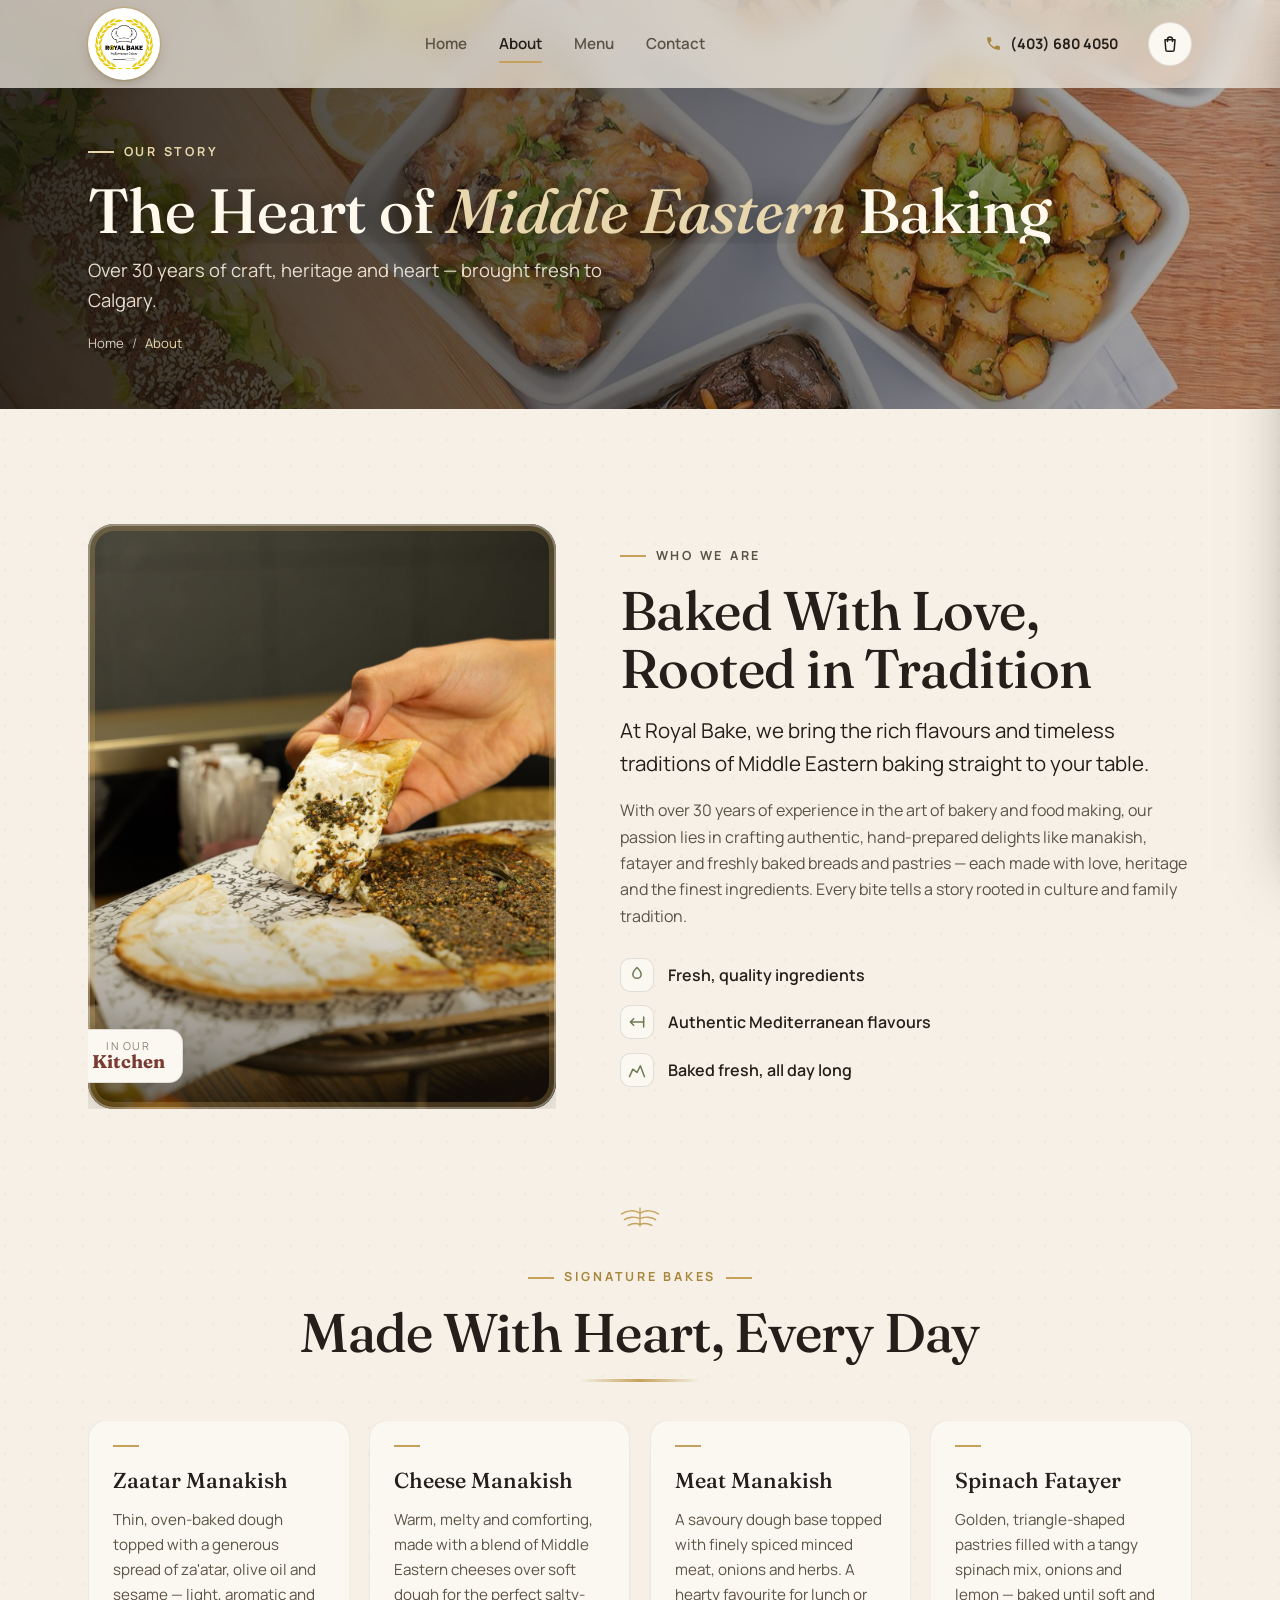
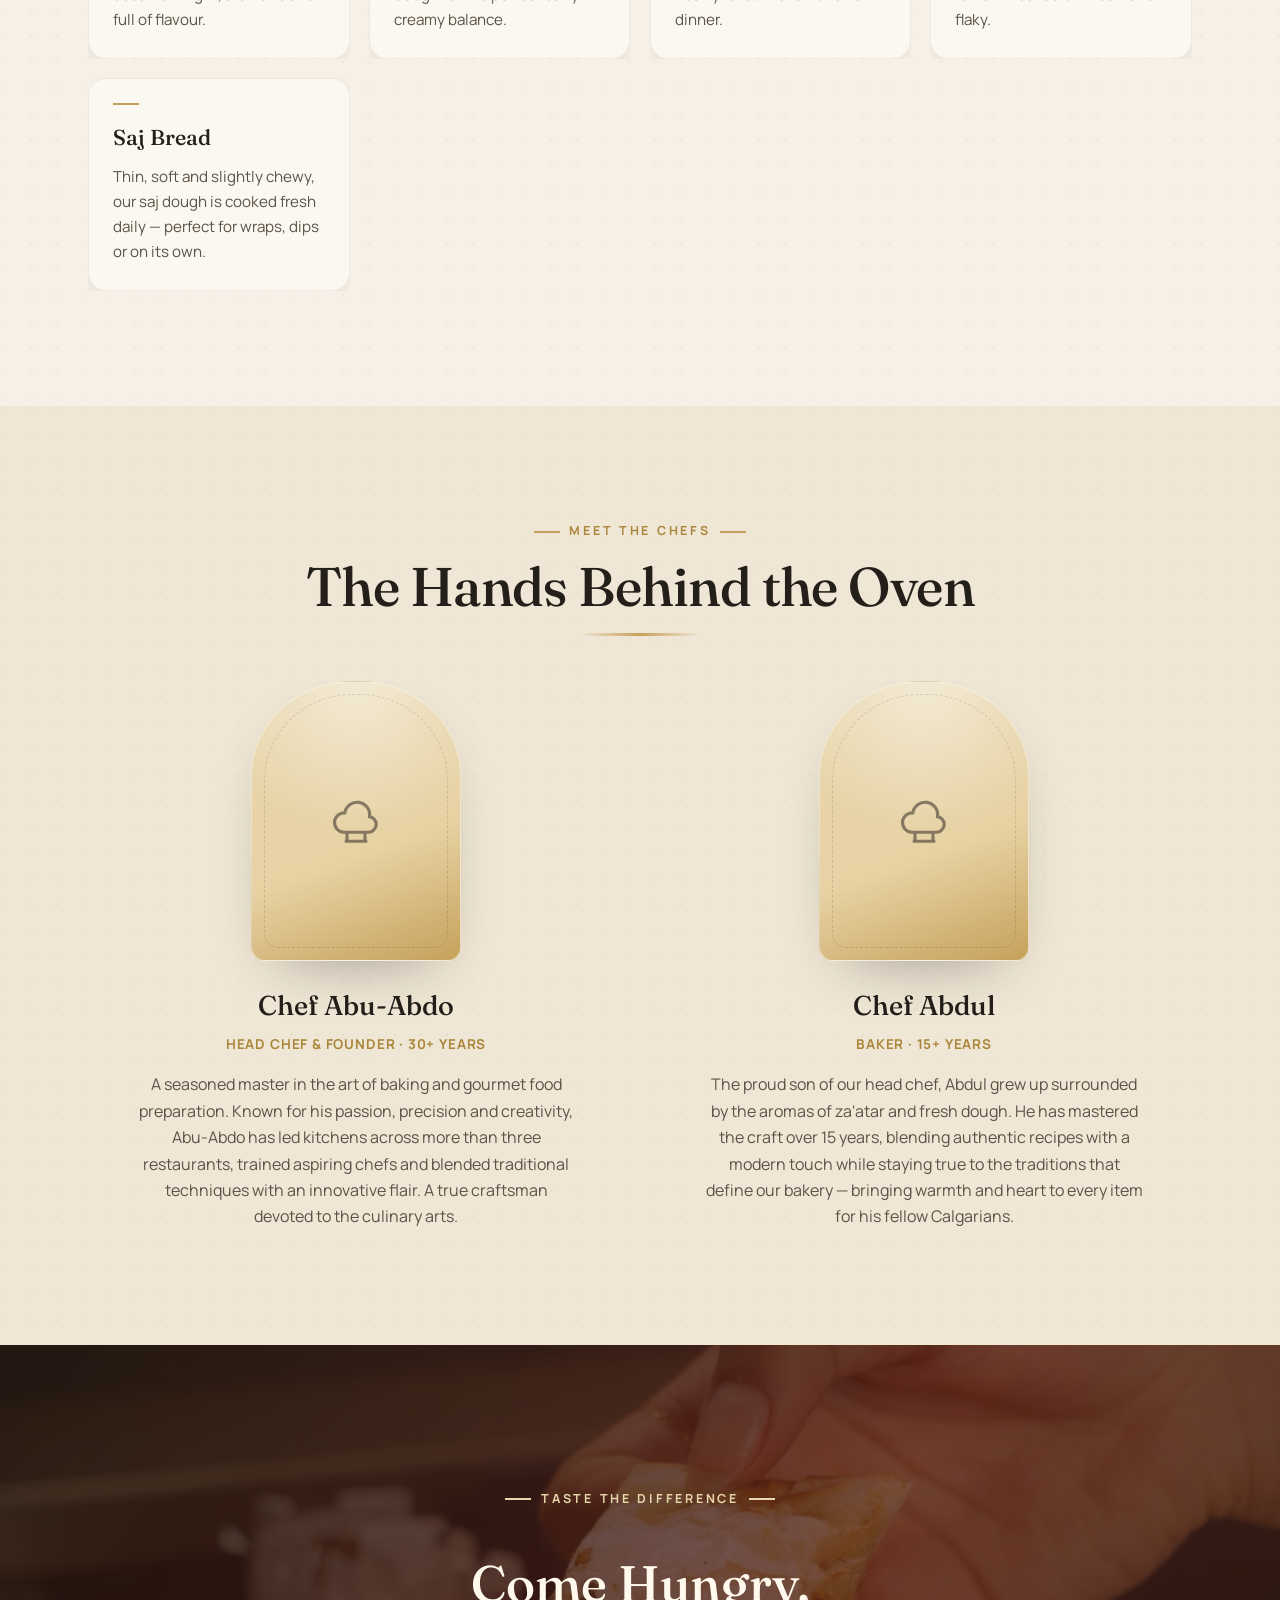
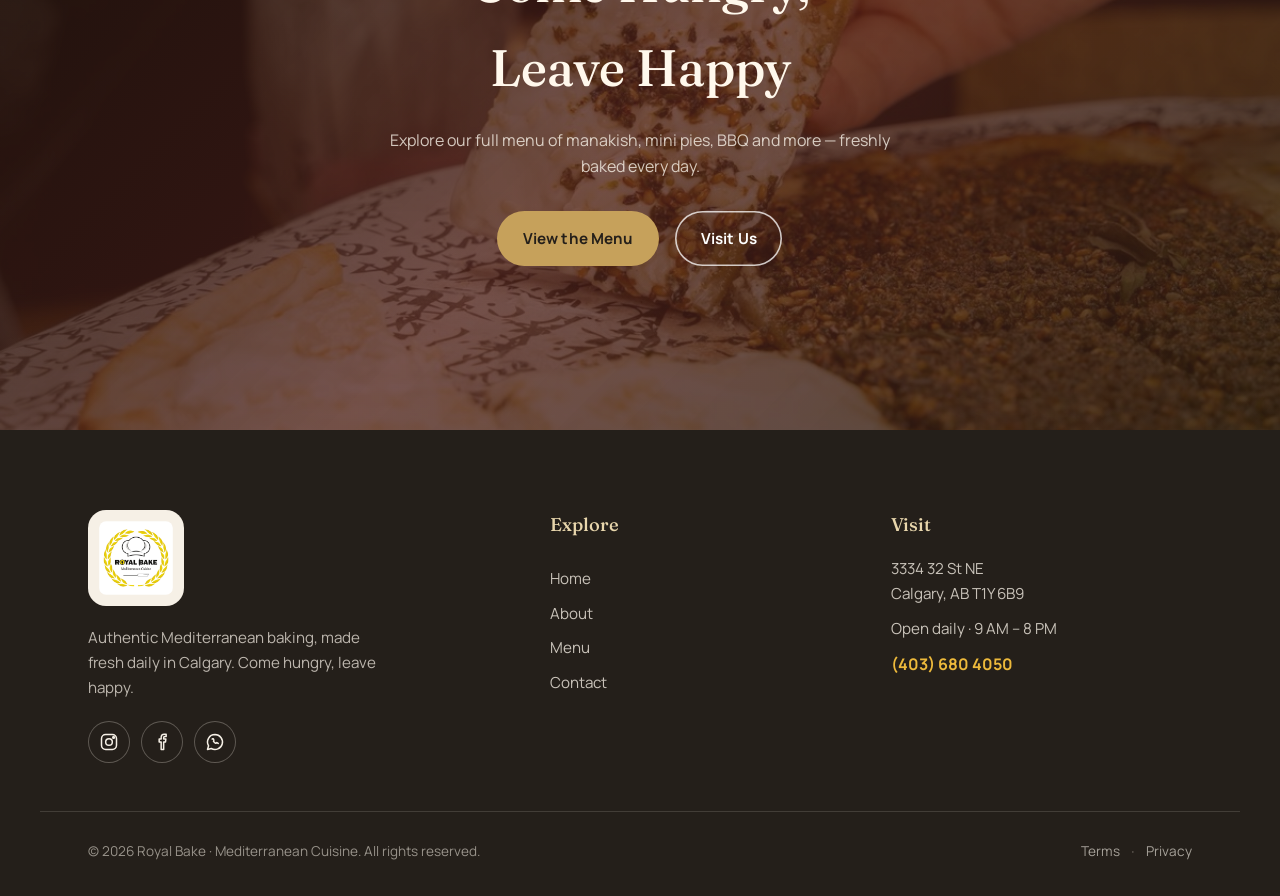
==== about.html @ adef785c "update 3d" ====
<!DOCTYPE html>
<html lang="en">
<head>
  <meta charset="UTF-8" />
  <meta name="viewport" content="width=device-width, initial-scale=1.0" />
  <title>About Us — Royal Bake | Mediterranean Cuisine, Calgary</title>
  <meta name="description" content="The story of Royal Bake — over 30 years of Middle Eastern baking craft, brought to Calgary by Chef Abu-Abdo and Chef Abdul. Authentic, hand-prepared, made with heart." />

  <link rel="preconnect" href="https://fonts.googleapis.com" />
  <link rel="preconnect" href="https://fonts.gstatic.com" crossorigin />
  <link href="https://fonts.googleapis.com/css2?family=Fraunces:ital,opsz,wght@0,9..144,400;0,9..144,500;0,9..144,600;1,9..144,400;1,9..144,500&family=Manrope:wght@400;500;600;700;800&display=swap" rel="stylesheet" />
  <link href="https://fonts.googleapis.com/css2?family=Amiri:ital,wght@0,400;0,700;1,400&display=swap" rel="stylesheet" />

  <link rel="icon" type="image/png" href="images/logo.png" />
  <link rel="stylesheet" href="css/styles.css?v=3" />
  <link rel="stylesheet" href="css/animations.css?v=3" />
</head>
<body data-page="about">
  <main id="page">

    <!-- ============ BANNER ============ -->
    <section class="page-banner">
      <img class="page-banner-img" src="images/photos/p-5191851.jpg" alt="" />
      <div class="wrap">
        <p class="eyebrow reveal">Our Story</p>
        <h1 class="reveal">The Heart of <em>Middle Eastern</em> Baking</h1>
        <p class="banner-sub reveal">Over 30 years of craft, heritage and heart — brought fresh to Calgary.</p>
        <nav class="crumbs reveal" aria-label="Breadcrumb"><a href="index.html">Home</a> / <span>About</span></nav>
      </div>
    </section>

    <!-- ============ ABOUT ============ -->
    <section class="about" id="about">
      <div class="wrap about-grid">
        <div class="about-media reveal">
          <div class="about-video-show">
            <!-- Poster shows until the videos load (or if none are added yet). -->
            <img class="about-poster" src="images/photos/p-27359350.jpg" alt="Freshly baked manakish at Royal Bake" />
            <!-- Drop your clips at images/videos/about-1.mp4, about-2.mp4, about-3.mp4 …
                 They autoplay one after another as a looping, cross-fading slideshow.
                 Add or remove <video> lines to match how many clips you have. -->
            <video class="about-vid" muted playsinline preload="metadata" src="images/videos/about-1.mp4"></video>
            <video class="about-vid" muted playsinline preload="none" src="images/videos/about-2.mp4"></video>
            <video class="about-vid" muted playsinline preload="none" src="images/videos/about-3.mp4"></video>
            <video class="about-vid" muted playsinline preload="none" src="images/videos/about-4.mp4"></video>
            <video class="about-vid" muted playsinline preload="none" src="images/videos/about-5.mp4"></video>
          </div>
          <div class="about-badge" aria-hidden="true"><span>In Our</span><strong>Kitchen</strong></div>
        </div>
        <div class="about-copy">
          <p class="eyebrow reveal">Who We Are</p>
          <h2 class="section-title reveal">Baked With Love,<br>Rooted in Tradition</h2>
          <p class="lead reveal">At Royal Bake, we bring the rich flavours and timeless traditions of Middle Eastern baking straight to your table.</p>
          <p class="reveal">With over 30 years of experience in the art of bakery and food making, our passion lies in crafting authentic, hand-prepared delights like manakish, fatayer and freshly baked breads and pastries — each made with love, heritage and the finest ingredients. Every bite tells a story rooted in culture and family tradition.</p>
          <div class="about-values reveal">
            <div class="value">
              <svg viewBox="0 0 24 24" class="ic" aria-hidden="true"><path d="M12 3c3 3 5 5 5 8a5 5 0 01-10 0c0-3 2-5 5-8z"/></svg>
              <span>Fresh, quality ingredients</span>
            </div>
            <div class="value">
              <svg viewBox="0 0 24 24" class="ic" aria-hidden="true"><path d="M4 12h16M4 12l4-4M4 12l4 4"/><path d="M20 6v12"/></svg>
              <span>Authentic Mediterranean flavours</span>
            </div>
            <div class="value">
              <svg viewBox="0 0 24 24" class="ic" aria-hidden="true"><path d="M3 20l4-9 5 4 4-8 5 13"/></svg>
              <span>Baked fresh, all day long</span>
            </div>
          </div>
        </div>
      </div>

      <!-- Signature dishes -->
      <div class="wrap">
        <div class="divider reveal" aria-hidden="true">
          <svg viewBox="0 0 200 24" class="sprig"><path d="M100 2v20M100 8c-6-4-14-3-20 1M100 8c6-4 14-3 20 1M100 14c-5-3-12-2-17 1M100 14c5-3 12-2 17 1M100 20c-4-2-9-1-13 1M100 20c4-2 9-1 13 1" fill="none"/></svg>
        </div>
        <p class="eyebrow center reveal">Signature Bakes</p>
        <h2 class="section-title center reveal">Made With Heart, Every Day</h2>
        <div class="signature-grid">
          <article class="sig-card reveal"><h3>Zaatar Manakish</h3><p>Thin, oven-baked dough topped with a generous spread of za'atar, olive oil and sesame — light, aromatic and full of flavour.</p></article>
          <article class="sig-card reveal"><h3>Cheese Manakish</h3><p>Warm, melty and comforting, made with a blend of Middle Eastern cheeses over soft dough for the perfect salty-creamy balance.</p></article>
          <article class="sig-card reveal"><h3>Meat Manakish</h3><p>A savoury dough base topped with finely spiced minced meat, onions and herbs. A hearty favourite for lunch or dinner.</p></article>
          <article class="sig-card reveal"><h3>Spinach Fatayer</h3><p>Golden, triangle-shaped pastries filled with a tangy spinach mix, onions and lemon — baked until soft and flaky.</p></article>
          <article class="sig-card reveal"><h3>Saj Bread</h3><p>Thin, soft and slightly chewy, our saj dough is cooked fresh daily — perfect for wraps, dips or on its own.</p></article>
        </div>
      </div>
    </section>

    <!-- ============ CHEFS ============ -->
    <section class="chefs">
      <div class="wrap">
        <p class="eyebrow center reveal">Meet the Chefs</p>
        <h2 class="section-title center reveal">The Hands Behind the Oven</h2>
        <div class="chef-grid">
          <article class="chef-card reveal">
            <div class="chef-photo arch">
              <span class="arch-fallback" aria-hidden="true"><svg viewBox="0 0 24 24"><path d="M7 21h10M8 21v-4M16 21v-4M6.5 17h11a3.5 3.5 0 00.5-6.96A5 5 0 007 8.4 3.6 3.6 0 006.5 17z"/></svg></span>
            </div>
            <h3>Chef Abu-Abdo</h3>
            <p class="chef-role">Head Chef &amp; Founder · 30+ years</p>
            <p>A seasoned master in the art of baking and gourmet food preparation. Known for his passion, precision and creativity, Abu-Abdo has led kitchens across more than three restaurants, trained aspiring chefs and blended traditional techniques with an innovative flair. A true craftsman devoted to the culinary arts.</p>
          </article>
          <article class="chef-card reveal">
            <div class="chef-photo arch">
              <span class="arch-fallback" aria-hidden="true"><svg viewBox="0 0 24 24"><path d="M7 21h10M8 21v-4M16 21v-4M6.5 17h11a3.5 3.5 0 00.5-6.96A5 5 0 007 8.4 3.6 3.6 0 006.5 17z"/></svg></span>
            </div>
            <h3>Chef Abdul</h3>
            <p class="chef-role">Baker · 15+ years</p>
            <p>The proud son of our head chef, Abdul grew up surrounded by the aromas of za'atar and fresh dough. He has mastered the craft over 15 years, blending authentic recipes with a modern touch while staying true to the traditions that define our bakery — bringing warmth and heart to every item for his fellow Calgarians.</p>
          </article>
        </div>
      </div>
    </section>

    <!-- ============ CTA ============ -->
    <section class="cta-band">
      <div class="wrap">
        <p class="eyebrow center reveal">Taste the Difference</p>
        <h2 class="reveal">Come Hungry,<br>Leave Happy</h2>
        <p class="reveal">Explore our full menu of manakish, mini pies, BBQ and more — freshly baked every day.</p>
        <div class="hero-cta reveal" style="justify-content:center">
          <a href="menu.html" class="btn btn-primary">View the Menu</a>
          <a href="contact.html" class="btn btn-ghost">Visit Us</a>
        </div>
      </div>
    </section>

  </main>

  <script src="js/site.js?v=3"></script>
  <script src="js/animations.js?v=3"></script>
</body>
</html>
---- css/styles.css ----
/* =====================================================================
   ROYAL BAKE — Mediterranean Cuisine
   Palette: warm gold + light "Paige" beige, olive & wine accents
   Type:    Fraunces (display) · Manrope (body/UI)
   ===================================================================== */

:root{
  /* colour */
  --bg:        #F6F0E6;   /* light Paige / beige base   */
  --bg-2:      #FBF8F1;   /* card / raised surface       */
  --bg-3:      #EFE6D5;   /* alternate section band      */
  --ink:       #241F1A;   /* deep olive-charcoal text    */
  --ink-2:     #5C5347;   /* muted body text             */
  --ink-3:     #8B8172;   /* captions / arabic           */
  --gold:      #C6A15B;   /* primary gold                */
  --gold-deep: #A9863B;   /* gold hover / borders        */
  --gold-lite: #E8D6AC;   /* soft gold tint              */
  --bright:    #EDB93B;   /* logo yellow — used sparingly*/
  --olive:     #6E7A54;   /* olive accent                */
  --wine:      #7A3B32;   /* wine accent / hovers        */
  --line:      rgba(36,31,26,.12);
  --line-2:    rgba(36,31,26,.07);

  /* type */
  --display: "Fraunces", Georgia, "Times New Roman", serif;
  --sans:    "Manrope", system-ui, -apple-system, Segoe UI, Roboto, sans-serif;
  --arabic:  "Amiri", "Noto Naskh Arabic", "Segoe UI", serif;

  /* system */
  --radius:   18px;
  --radius-s: 12px;
  --shadow:   0 24px 60px -30px rgba(36,31,26,.45);
  --shadow-s: 0 12px 30px -18px rgba(36,31,26,.35);
  --maxw:     1200px;
  --ease:     cubic-bezier(.22,.61,.36,1);
  --header-h: 88px;
}

/* ---------- reset / base ---------- */
*{ box-sizing:border-box; margin:0; padding:0; }
html{ scroll-behavior:smooth; scroll-padding-top:var(--header-h); -webkit-text-size-adjust:100%; }
body{
  font-family:var(--sans);
  color:var(--ink);
  background:var(--bg);
  line-height:1.65;
  font-size:16px;
  overflow-x:hidden;
  -webkit-font-smoothing:antialiased;
}
img{ display:block; max-width:100%; }
a{ color:inherit; text-decoration:none; }
button{ font-family:inherit; cursor:pointer; border:none; background:none; color:inherit; }
ul{ list-style:none; }
:focus-visible{ outline:3px solid var(--wine); outline-offset:3px; border-radius:4px; }

.wrap{ width:100%; max-width:var(--maxw); margin-inline:auto; padding-inline:clamp(20px,5vw,48px); }

/* ---------- shared typography ---------- */
.eyebrow{
  font-size:.78rem; font-weight:700; letter-spacing:.22em; text-transform:uppercase;
  color:var(--gold-deep); margin-bottom:1rem;
  display:flex; align-items:center; gap:.6rem;
}
.eyebrow::before{ content:""; width:26px; height:2px; background:var(--gold); display:inline-block; }
.eyebrow.center{ justify-content:center; }
.eyebrow.center::after{ content:""; width:26px; height:2px; background:var(--gold); display:inline-block; }

.section-title{
  font-family:var(--display);
  font-weight:500;
  font-size:clamp(2rem,5vw,3.4rem);
  line-height:1.06;
  letter-spacing:-.01em;
  color:var(--ink);
}
.section-title.center{ text-align:center; }
.section-title em{ font-style:italic; color:var(--gold-deep); }

.lead{ font-size:clamp(1.05rem,2vw,1.28rem); color:var(--ink); margin:1rem 0; }
.center{ text-align:center; }

/* ---------- buttons ---------- */
.btn{
  display:inline-flex; align-items:center; justify-content:center; gap:.5rem;
  font-weight:700; font-size:.95rem; letter-spacing:.01em;
  padding:.95rem 1.6rem; border-radius:999px;
  transition:transform .3s var(--ease), background .3s var(--ease), color .3s var(--ease), box-shadow .3s var(--ease);
  will-change:transform;
}
.btn-primary{ background:var(--ink); color:var(--bg); }
.btn-primary:hover{ background:var(--wine); transform:translateY(-3px); box-shadow:var(--shadow-s); }
.btn-ghost{ background:transparent; color:var(--ink); box-shadow:inset 0 0 0 1.5px var(--ink); }
.btn-ghost:hover{ background:var(--ink); color:var(--bg); transform:translateY(-3px); }
.btn-block{ width:100%; }

.link-btn{ background:none; color:var(--ink-2); text-decoration:underline; font-size:.9rem; }
.link-btn:hover{ color:var(--wine); }

.ic{ width:20px; height:20px; fill:none; stroke:currentColor; stroke-width:1.8; stroke-linecap:round; stroke-linejoin:round; }

/* =====================================================================
   HEADER
   ===================================================================== */
.site-header{
  position:fixed; inset:0 0 auto 0; z-index:60;
  height:var(--header-h);
  background:rgba(246,240,230,.72);
  backdrop-filter:blur(14px);
  border-bottom:1px solid transparent;
  transition:background .3s var(--ease), border-color .3s var(--ease), box-shadow .3s var(--ease);
}
.site-header.scrolled{ background:rgba(246,240,230,.94); border-color:var(--line); box-shadow:0 6px 24px -18px rgba(36,31,26,.5); }
.header-inner{ height:100%; display:flex; align-items:center; justify-content:space-between; gap:1rem; }
.brand{ display:inline-flex; align-items:center; }
.brand-logo{
  height:72px; width:72px; border-radius:50%;
  object-fit:contain; background:#fff; padding:3px;
  box-shadow:0 6px 18px -9px rgba(36,31,26,.55), 0 0 0 1.5px rgba(198,161,91,.45);
  transition:transform .35s var(--ease), box-shadow .35s var(--ease);
}
.brand:hover .brand-logo{
  transform:translateY(-1px) rotate(-3deg);
  box-shadow:0 9px 22px -9px rgba(36,31,26,.6), 0 0 0 1.5px var(--gold);
}

.nav{ display:flex; gap:2rem; }
.nav-link{
  font-weight:600; font-size:.95rem; color:var(--ink-2); position:relative; padding:.3rem 0;
  transition:color .25s var(--ease);
}
.nav-link::after{
  content:""; position:absolute; left:0; bottom:-2px; height:2px; width:0; background:var(--gold);
  transition:width .3s var(--ease);
}
.nav-link:hover{ color:var(--ink); }
.nav-link:hover::after{ width:100%; }

.header-actions{ display:flex; align-items:center; gap:1rem; }
.header-phone{
  display:flex; align-items:center; gap:.5rem; font-weight:700; font-size:.9rem; color:var(--ink);
  padding:.5rem .9rem; border-radius:999px; transition:color .25s var(--ease);
}
.header-phone .ic{ width:17px; height:17px; fill:currentColor; stroke:none; color:var(--gold-deep); }
.header-phone:hover{ color:var(--wine); }

.cart-btn{ position:relative; width:44px; height:44px; border-radius:50%; display:grid; place-items:center;
  background:var(--bg-2); box-shadow:inset 0 0 0 1px var(--line); transition:background .25s, transform .25s; }
.cart-btn:hover{ background:var(--gold-lite); transform:translateY(-2px); }
.cart-count{
  position:absolute; top:-4px; right:-4px; min-width:19px; height:19px; padding:0 5px;
  background:var(--wine); color:#fff; font-size:.68rem; font-weight:800; border-radius:999px;
  display:grid; place-items:center; transition:transform .25s var(--ease);
}
.cart-count[data-empty="true"]{ transform:scale(0); }

.hamburger{ display:none; width:44px; height:44px; border-radius:12px; }
.hamburger span{ display:block; width:22px; height:2px; margin:4px auto; background:var(--ink); border-radius:2px; transition:transform .3s var(--ease), opacity .2s; }
.hamburger[aria-expanded="true"] span:nth-child(1){ transform:translateY(6px) rotate(45deg); }
.hamburger[aria-expanded="true"] span:nth-child(2){ opacity:0; }
.hamburger[aria-expanded="true"] span:nth-child(3){ transform:translateY(-6px) rotate(-45deg); }

/* =====================================================================
   HERO
   ===================================================================== */
.hero{ position:relative; padding-top:calc(var(--header-h) + clamp(28px,6vw,72px)); padding-bottom:clamp(40px,7vw,90px); overflow:hidden; }
.hero-glow{
  position:absolute; top:-15%; right:-8%; width:60vw; height:60vw; max-width:760px; max-height:760px;
  background:radial-gradient(circle, rgba(237,185,59,.20), rgba(198,161,91,.08) 45%, transparent 70%);
  pointer-events:none; z-index:0;
}
.hero-grid{ position:relative; z-index:1; display:grid; grid-template-columns:1.05fr .95fr; gap:clamp(2rem,5vw,4.5rem); align-items:center; }
.hero-title{
  font-family:var(--display); font-weight:500;
  font-size:clamp(2.6rem,6.4vw,5rem); line-height:1.02; letter-spacing:-.02em; margin:.4rem 0 1.2rem;
}
.hero-title em{ font-style:italic; color:var(--gold-deep); }
.hero-sub{ font-size:clamp(1.05rem,2vw,1.24rem); color:var(--ink-2); max-width:34ch; }
.hero-cta{ display:flex; flex-wrap:wrap; gap:1rem; margin:2rem 0 2.2rem; }

.hero-trust{ display:flex; align-items:center; gap:1rem; }
.stars{ display:flex; gap:2px; }
.star{ width:18px; height:18px; fill:var(--bright); stroke:none; }
.hero-trust p{ font-size:.92rem; color:var(--ink-2); }
.hero-trust strong{ color:var(--ink); }

/* arched media frames — the signature motif */
.arch{
  position:relative; overflow:hidden;
  border-radius:48% 48% 14px 14px / 34% 34% 14px 14px;
  background:
    radial-gradient(120% 90% at 50% 0%, rgba(255,255,255,.5), transparent 60%),
    linear-gradient(160deg, var(--gold-lite), #E7D2A4 60%, var(--gold));
  box-shadow:var(--shadow);
  border:1px solid rgba(255,255,255,.4);
  display:grid; place-items:center; min-height:280px;
}
.arch::after{ /* subtle brand watermark ring */
  content:""; position:absolute; inset:12px; border:1.5px dashed rgba(36,31,26,.14);
  border-radius:inherit; pointer-events:none;
}
.arch img,.arch video{ position:absolute; inset:0; width:100%; height:100%; object-fit:cover; z-index:2; }
/* About video slideshow — clips cross-fade over the poster image */
.about-vid{ opacity:0; z-index:3; transition:opacity .9s var(--ease); }
.about-vid.is-active{ opacity:1; }

/* ---- modern rounded video card (replaces the arched "gate") ---- */
.about-media{ position:relative; }
.about-video-show{
  position:relative; width:100%; aspect-ratio:4/5;
  border-radius:26px; overflow:hidden; background:var(--bg-3);
  box-shadow:0 34px 66px -30px rgba(36,31,26,.6);
}
.about-video-show img,.about-video-show video{
  position:absolute; inset:0; width:100%; height:100%; object-fit:cover;
}
.about-poster{ z-index:2; }
/* soft bottom vignette so the frame + dots read on any clip */
.about-scrim{ position:absolute; inset:auto 0 0 0; height:42%; z-index:4; pointer-events:none;
  background:linear-gradient(0deg, rgba(20,15,10,.55), rgba(20,15,10,0)); }
/* premium double inner ring (cream + gold) sitting on top of the video */
.about-frame{ position:absolute; inset:0; z-index:5; pointer-events:none; border-radius:inherit;
  box-shadow:inset 0 0 0 2px rgba(255,255,255,.32), inset 0 0 0 7px rgba(198,161,91,.28); }
/* clickable progress dots for the 5 clips */
.about-dots{ position:absolute; left:0; right:0; bottom:14px; z-index:6;
  display:flex; gap:.4rem; justify-content:center; }
.about-dots button{ width:22px; height:4px; padding:0; border-radius:999px;
  background:rgba(255,255,255,.42); transition:background .3s var(--ease), transform .3s var(--ease); }
.about-dots button:hover{ background:rgba(255,255,255,.7); }
.about-dots button.is-active{ background:var(--gold); transform:scaleX(1.15); }
/* floating brand badge peeking from the frame */
.about-badge{ position:absolute; z-index:7; left:-14px; bottom:26px;
  background:var(--bg-2); border:1px solid var(--line); border-radius:14px;
  padding:.62rem 1.05rem; box-shadow:var(--shadow-s);
  display:flex; flex-direction:column; line-height:1.1; text-align:center; }
.about-badge span{ font-size:.68rem; letter-spacing:.15em; text-transform:uppercase; color:var(--ink-3); }
.about-badge strong{ font-family:var(--display); font-size:1.15rem; color:var(--wine); }
.arch-label{ position:relative; z-index:1; font-size:.82rem; color:rgba(36,31,26,.55); font-weight:600; text-align:center; padding:1rem; }
.arch-label code{ display:inline-block; margin-top:.25rem; background:rgba(36,31,26,.08); padding:.15em .5em; border-radius:6px; font-size:.9em; }

.hero-media{ position:relative; }
.hero-media .arch{ aspect-ratio:4/5; min-height:0; }
.hero-badge{
  position:absolute; bottom:18px; left:-14px; z-index:3;
  background:var(--bg-2); border-radius:14px; padding:.7rem 1.1rem; box-shadow:var(--shadow-s);
  display:flex; flex-direction:column; line-height:1.1; text-align:center;
  border:1px solid var(--line);
}
.hero-badge span{ font-size:.72rem; letter-spacing:.14em; text-transform:uppercase; color:var(--ink-3); }
.hero-badge strong{ font-family:var(--display); font-size:1.25rem; color:var(--wine); }

/* =====================================================================
   MARQUEE
   ===================================================================== */
.marquee{ background:var(--ink); color:var(--bg); overflow:hidden; padding:.85rem 0; }
.marquee-track{ display:flex; align-items:center; gap:2.5rem; width:max-content; animation:scroll 26s linear infinite; }
.marquee-track span{ font-family:var(--display); font-style:italic; font-size:1.25rem; white-space:nowrap; }
.marquee-track .dot{ color:var(--gold); font-style:normal; font-size:.9rem; }
@keyframes scroll{ from{ transform:translateX(0); } to{ transform:translateX(-50%); } }

/* =====================================================================
   ABOUT
   ===================================================================== */
.about{ padding:clamp(56px,9vw,120px) 0; }
.about-grid{ display:grid; grid-template-columns:.9fr 1.1fr; gap:clamp(2rem,5vw,4.5rem); align-items:center; }
.about-media .arch{ aspect-ratio:3/4; }
.arch-tall{ min-height:360px; }
.about-copy p{ color:var(--ink-2); margin-bottom:1rem; }
.about-copy .lead{ color:var(--ink); }

.about-values{ display:flex; flex-direction:column; gap:.85rem; margin-top:1.8rem; }
.value{ display:flex; align-items:center; gap:.85rem; font-weight:600; color:var(--ink); }
.value .ic{ width:34px; height:34px; padding:7px; background:var(--bg-2); border-radius:10px; color:var(--olive); box-shadow:inset 0 0 0 1px var(--line); flex:0 0 auto; }

/* signature dishes */
.divider{ display:flex; justify-content:center; margin:clamp(56px,8vw,96px) 0 2.4rem; }
.sprig{ width:190px; height:24px; stroke:var(--gold); stroke-width:1.4; fill:none; }
.signature-grid{ display:grid; grid-template-columns:repeat(auto-fit,minmax(210px,1fr)); gap:1.2rem; margin-top:2.4rem; }
.sig-card{
  background:var(--bg-2); border-radius:var(--radius); padding:1.6rem 1.5rem;
  border:1px solid var(--line-2); box-shadow:var(--shadow-s);
  transition:transform .35s var(--ease), box-shadow .35s var(--ease);
  position:relative;
}
.sig-card::before{ content:""; position:absolute; top:1.5rem; left:1.5rem; width:26px; height:2px; background:var(--gold); }
.sig-card h3{ font-family:var(--display); font-weight:500; font-size:1.35rem; margin:1rem 0 .5rem; }
.sig-card p{ color:var(--ink-2); font-size:.95rem; }
.sig-card:hover{ transform:translateY(-6px); box-shadow:var(--shadow); }

/* =====================================================================
   MENU
   ===================================================================== */
.menu-section{ padding:clamp(56px,9vw,120px) 0; background:var(--bg-3); }
.menu-note{ color:var(--ink-2); margin:.6rem auto 2.6rem; }

.menu-tabs{ display:flex; flex-wrap:wrap; justify-content:center; gap:.6rem; margin-bottom:3rem; }
.tab{
  font-weight:600; font-size:.9rem; color:var(--ink-2);
  padding:.6rem 1.15rem; border-radius:999px; background:var(--bg-2);
  box-shadow:inset 0 0 0 1px var(--line); transition:all .25s var(--ease); white-space:nowrap;
}
.tab .ar{ font-family:var(--arabic); font-size:1em; color:var(--ink-3); margin-left:.6rem; }
.tab:hover{ color:var(--ink); box-shadow:inset 0 0 0 1px var(--gold); }
.tab.is-active{ background:var(--ink); color:var(--bg); box-shadow:none; }
.tab.is-active .ar{ color:var(--gold-lite); }

.menu-grid{ display:grid; grid-template-columns:repeat(auto-fill,minmax(320px,1fr)); gap:1.1rem; }

.dish{
  background:var(--bg-2); border-radius:var(--radius-s); padding:1rem;
  border:1px solid var(--line-2); display:flex; flex-direction:row; gap:1rem; align-items:flex-start;
  position:relative;          /* so the popped card can stack above its neighbours */
  transform-style:preserve-3d; /* lets the photo sit at its own depth inside the card */
  transition:transform .35s var(--ease), box-shadow .35s var(--ease), border-color .3s var(--ease);
}
/* Hovering pushes the card far out of the page toward the viewer: it grows to
   roughly a quarter of the screen while staying anchored where it sits.
   The size comes from translateZ under perspective() rather than scale(), so
   it is genuine perspective growth — near edges enlarge more than far ones —
   and it leans toward the cursor (--rx/--ry are set per-card by js/menu.js).

   --pop and --persp are the two dials: visual growth = persp / (persp - pop),
   so 1000/(1000-440) = 1.79x. js/menu.js reads the same two numbers to keep
   the enlarged card from running off the edge of the screen.

   Scoped under .menu-grid deliberately: the cards also carry .reveal, and
   `.reveal.in{transform:none}` further down this file ties on specificity
   and would win on source order, cancelling the whole effect. */
.menu-grid .dish{
  --pop:0px;
  --persp:1000px;
  backface-visibility:hidden;      /* keeps text crisp while it scales up */
  /* springy easing overshoots slightly, so it lands with a "pump" */
  transition:transform .55s cubic-bezier(.34,1.42,.64,1),
             box-shadow .55s var(--ease),
             border-color .3s var(--ease);
}
.menu-grid .dish:hover{
  --pop:440px;
  z-index:20;
  transform:perspective(var(--persp)) translateZ(var(--pop))
            rotateX(var(--rx,0deg)) rotateY(var(--ry,0deg));
  box-shadow:0 70px 130px -45px rgba(36,31,26,.75), 0 0 0 1px var(--gold);
  border-color:var(--gold);
}
/* once it has arrived, it breathes gently so it never looks frozen.
   `translate` is the standalone property, so it layers on top of the
   transform above instead of overwriting it */
@keyframes dishBreathe{
  from{ translate:0 -5px; }
  to  { translate:0 5px; }
}
.menu-grid .dish:hover{
  animation:dishBreathe 2.8s ease-in-out .55s infinite alternate;
}

/* dish photo thumbnail */
.dish-thumb{
  flex:0 0 auto; width:106px; height:106px; border-radius:12px; overflow:hidden;
  position:relative; box-shadow:inset 0 0 0 1px var(--line-2);
  display:grid; place-items:center;
  /* soft light backdrop so the cut-out dish photos pop */
  background:radial-gradient(120% 100% at 50% 12%, #ffffff, var(--bg-2) 66%, var(--bg-3));
}
.dish-thumb img{ width:100%; height:100%; object-fit:contain; padding:5px; display:block; transition:transform .5s var(--ease); }
.menu-grid .dish:hover .dish-thumb img{ transform:scale(1.06); }
/* inner layers ride further forward than the card face — that parallax between
   photo, text and card edge is what reads as depth rather than a flat scale-up */
.dish-thumb{ transition:transform .35s var(--ease), box-shadow .35s var(--ease); }
.menu-grid .dish:hover .dish-thumb{ transform:translateZ(26px); box-shadow:0 18px 30px -18px rgba(36,31,26,.5), inset 0 0 0 1px var(--line-2); }
.dish-body{ transition:transform .35s var(--ease); }
.menu-grid .dish:hover .dish-body{ transform:translateZ(12px); }
/* real photos fill the frame edge-to-edge (no cutout padding) */
.dish-thumb--photo{ background:var(--bg-3); }
.dish-thumb--photo img{ object-fit:cover; padding:0; }
.dish-thumb.no-img::after{
  content:""; position:absolute; inset:0;
  background:center/44% no-repeat
    url("data:image/svg+xml,%3Csvg xmlns='http://www.w3.org/2000/svg' viewBox='0 0 24 24' fill='none' stroke='%23A9863B' stroke-width='1.4' stroke-linecap='round' stroke-linejoin='round'%3E%3Cpath d='M4 3v7a3 3 0 003 3v8M7 3v6M4 6h3M17 3c-1.5 1-2 3-2 5s.5 3 2 3v9'/%3E%3C/svg%3E");
  opacity:.7;
}

.dish-body{ flex:1 1 auto; min-width:0; display:flex; flex-direction:column; gap:.5rem; }
.dish-head{ display:flex; align-items:baseline; justify-content:space-between; gap:.9rem; flex-wrap:wrap; }
.dish-name{ font-family:var(--display); font-weight:500; font-size:1.18rem; line-height:1.15; }
.dish-ar{
  font-family:var(--arabic); font-size:1.28rem; line-height:1; font-weight:400;
  color:var(--gold-deep); direction:rtl; text-align:right; white-space:nowrap;
  margin-inline-start:auto; padding-inline-start:.6rem;   /* always pushed right, never crowds the name */
}
.dish-desc{ font-size:.9rem; color:var(--ink-2); }
.dish-options{ display:flex; flex-wrap:wrap; gap:.5rem; margin-top:.4rem; }
.add-chip{
  display:inline-flex; align-items:center; gap:.4rem;
  font-weight:700; font-size:.82rem; color:var(--ink);
  padding:.45rem .8rem; border-radius:999px; background:var(--bg);
  box-shadow:inset 0 0 0 1.5px var(--gold-lite);
  transition:all .2s var(--ease);
}
.add-chip .plus{ font-size:1rem; line-height:1; color:var(--gold-deep); transition:transform .2s var(--ease); }
.add-chip .sz{ color:var(--ink-3); font-weight:600; }
.add-chip:hover{ background:var(--ink); color:var(--bg); box-shadow:none; }
.add-chip:hover .plus,.add-chip:hover .sz{ color:var(--gold-lite); }
.add-chip:active{ transform:scale(.95); }
.add-chip.pulse{ animation:pulse .4s var(--ease); }
@keyframes pulse{ 50%{ transform:scale(1.08); } }

.menu-soon{ grid-column:1/-1; text-align:center; padding:3rem 1rem; color:var(--ink-2); }
.menu-soon h3{ font-family:var(--display); font-size:1.6rem; color:var(--ink); margin-bottom:.4rem; }

/* =====================================================================
   ORDER
   ===================================================================== */
.order-section{ padding:clamp(56px,9vw,120px) 0; }

/* Delivery app cards */
.delivery-grid{
  display:grid; grid-template-columns:repeat(3,1fr); gap:1.4rem;
  margin-top:2.8rem;
}
.delivery-card{
  --accent:var(--gold-deep);
  position:relative; overflow:hidden;
  background:var(--bg-2); border-radius:var(--radius);
  padding:clamp(1.8rem,3.6vw,2.4rem) clamp(1.4rem,3vw,2rem);
  border:1px solid var(--line-2); box-shadow:var(--shadow-s);
  display:flex; flex-direction:column; align-items:center; text-align:center; gap:.55rem;
  color:var(--ink); text-decoration:none;
  transition:transform .28s var(--ease), box-shadow .28s var(--ease), border-color .28s var(--ease);
}
.delivery-card::before{
  content:""; position:absolute; inset:0 0 auto 0; height:5px;
  background:var(--accent);
}
.delivery-card:hover{
  transform:translateY(-6px); box-shadow:var(--shadow);
  border-color:color-mix(in srgb, var(--accent) 40%, transparent);
}
.delivery-logo{
  width:64px; height:64px; border-radius:18px; display:grid; place-items:center;
  background:color-mix(in srgb, var(--accent) 14%, var(--bg));
  color:var(--accent); margin-bottom:.3rem;
}
.delivery-logo .ic{ width:30px; height:30px; }
.delivery-app{ font-family:var(--display); font-weight:600; font-size:1.5rem; line-height:1.1; }
.delivery-desc{ color:var(--ink-2); font-size:.92rem; }
.delivery-cta{
  margin-top:.7rem; font-weight:800; font-size:.9rem; letter-spacing:.02em;
  color:#fff; background:var(--accent);
  padding:.68rem 1.4rem; border-radius:999px;
  display:inline-flex; align-items:center; gap:.4rem;
  transition:gap .25s var(--ease), filter .25s var(--ease);
}
.delivery-card:hover .delivery-cta{ gap:.7rem; filter:brightness(1.05); }
.delivery-cta em{ font-style:normal; }

/* Brand accents per app */
.delivery-card[data-app="skip"]{     --accent:#FF6B00; }  /* SkipTheDishes orange */
.delivery-card[data-app="uber"]{     --accent:#068f4e; }  /* Uber Eats green      */
.delivery-card[data-app="doordash"]{ --accent:#E7361B; }  /* DoorDash red         */

/* "Coming soon" state — until real links are added */
.delivery-card[data-soon]{ cursor:default; }
.delivery-card[data-soon]::after{
  content:"Coming soon"; position:absolute; top:12px; right:12px;
  font-size:.62rem; font-weight:800; letter-spacing:.05em; text-transform:uppercase;
  background:var(--olive); color:#fff; padding:.2rem .5rem; border-radius:999px;
}
.delivery-card[data-soon] .delivery-cta{ background:var(--ink-3); }
.delivery-card[data-soon]:hover{ transform:none; box-shadow:var(--shadow-s); border-color:var(--line-2); }
.delivery-card[data-soon]:hover .delivery-cta{ gap:.4rem; filter:none; }

.delivery-foot{ margin-top:2rem; color:var(--ink-2); max-width:60ch; margin-inline:auto; }
.delivery-foot a{ color:var(--wine); font-weight:600; text-decoration:none; border-bottom:1px solid color-mix(in srgb, var(--wine) 35%, transparent); }
.delivery-foot a:hover{ color:var(--ink); }

/* =====================================================================
   CHEFS
   ===================================================================== */
.chefs{ padding:clamp(56px,9vw,120px) 0; background:var(--bg-3); }
.chef-grid{ display:grid; grid-template-columns:1fr 1fr; gap:2rem; margin-top:2.8rem; }
.chef-card{ text-align:center; display:flex; flex-direction:column; align-items:center; }
.chef-photo{ width:210px; aspect-ratio:3/4; min-height:0; margin-bottom:1.4rem; }
.chef-card h3{ font-family:var(--display); font-weight:500; font-size:1.7rem; }
.chef-role{ color:var(--gold-deep); font-weight:700; font-size:.85rem; letter-spacing:.06em; text-transform:uppercase; margin:.3rem 0 1rem; }
.chef-card p:last-child{ color:var(--ink-2); max-width:44ch; }

/* =====================================================================
   CONTACT
   ===================================================================== */
.contact{ padding:clamp(56px,9vw,120px) 0; }
.contact-grid{ display:grid; grid-template-columns:1fr 1fr; gap:clamp(2rem,5vw,4rem); align-items:start; }
.contact-copy .lead{ color:var(--ink-2); max-width:42ch; }
.contact-list{ display:flex; flex-direction:column; gap:1.3rem; margin:2rem 0; }
.contact-list li{ display:flex; gap:1rem; align-items:flex-start; }
.contact-list .ic{ width:40px; height:40px; padding:9px; border-radius:12px; background:var(--bg-2);
  color:var(--olive); box-shadow:inset 0 0 0 1px var(--line); flex:0 0 auto; }
.contact-list span{ display:block; font-size:.75rem; letter-spacing:.14em; text-transform:uppercase; color:var(--ink-3); margin-bottom:.15rem; }
.contact-list a,.contact-list p{ color:var(--ink); font-weight:600; }
.contact-list a:hover{ color:var(--wine); }

.socials{ display:flex; gap:.8rem; }
.social{ width:46px; height:46px; border-radius:50%; display:grid; place-items:center;
  background:var(--bg-2); box-shadow:inset 0 0 0 1px var(--line); color:var(--ink); transition:all .25s var(--ease); }
.social:hover{ background:var(--ink); color:var(--bg); transform:translateY(-3px); }

.contact-side{ display:flex; flex-direction:column; gap:1.4rem; }
.map-frame{ border-radius:var(--radius); overflow:hidden; box-shadow:var(--shadow-s); border:1px solid var(--line); height:280px; background:var(--bg-3); }
.map-frame iframe{ width:100%; height:100%; border:0; filter:grayscale(.2) contrast(1.02); }

.contact-form{ background:var(--bg-2); border-radius:var(--radius); padding:clamp(1.6rem,4vw,2.2rem); border:1px solid var(--line-2); box-shadow:var(--shadow-s); }
.contact-form h3{ font-family:var(--display); font-weight:500; font-size:1.5rem; margin-bottom:1.2rem; }

.field{ margin-bottom:1rem; }
.field label{ display:block; font-size:.82rem; font-weight:600; color:var(--ink-2); margin-bottom:.4rem; }
.field input,.field textarea{
  width:100%; font-family:inherit; font-size:.95rem; color:var(--ink);
  padding:.8rem .95rem; border-radius:10px; background:var(--bg);
  border:1.5px solid var(--line); transition:border-color .2s var(--ease), box-shadow .2s var(--ease);
}
.field input:focus,.field textarea:focus{ outline:none; border-color:var(--gold); box-shadow:0 0 0 3px rgba(198,161,91,.2); }
.field textarea{ resize:vertical; }
.field.invalid input,.field.invalid textarea{ border-color:var(--wine); box-shadow:0 0 0 3px rgba(122,59,50,.15); }
.form-status{ font-size:.88rem; margin-top:.8rem; min-height:1.2em; color:var(--olive); font-weight:600; }
.form-status.err{ color:var(--wine); }

/* =====================================================================
   FOOTER
   ===================================================================== */
.site-footer{ background:var(--ink); color:var(--bg); padding:clamp(48px,7vw,80px) 0 2rem; }
.footer-grid{ display:grid; grid-template-columns:1.4fr 1fr 1fr; gap:2.5rem; }
.footer-logo{ height:96px; width:96px; object-fit:contain; background:var(--bg); padding:.7rem; border-radius:18px; margin-bottom:1.2rem; }
.footer-brand p{ color:rgba(246,240,230,.72); max-width:34ch; font-size:.95rem; }
.footer-socials{ display:flex; gap:.7rem; margin-top:1.3rem; }
.footer-socials .social{
  width:42px; height:42px; background:transparent; color:var(--bg);
  box-shadow:inset 0 0 0 1px rgba(246,240,230,.28);
}
.footer-socials .social:hover{ background:var(--gold); color:var(--ink); box-shadow:none; transform:translateY(-3px); }
.footer-nav h4,.footer-visit h4{ font-family:var(--display); font-weight:500; font-size:1.15rem; margin-bottom:1rem; color:var(--gold-lite); }
.footer-nav{ display:flex; flex-direction:column; gap:.6rem; }
.footer-nav a{ color:rgba(246,240,230,.78); font-size:.95rem; width:fit-content; transition:color .2s; }
.footer-nav a:hover{ color:var(--bright); }
.footer-visit p{ color:rgba(246,240,230,.78); font-size:.95rem; margin-bottom:.6rem; }
.footer-visit a{ color:var(--bright); font-weight:700; }
.footer-bottom{ margin-top:3rem; padding-top:1.6rem; border-top:1px solid rgba(246,240,230,.14);
  display:flex; flex-wrap:wrap; gap:.6rem 1.4rem; align-items:center; justify-content:space-between; }
.footer-bottom p{ color:rgba(246,240,230,.55); font-size:.85rem; }
.footer-legal{ display:flex; align-items:center; gap:.7rem; }
.footer-legal a{ color:rgba(246,240,230,.62); font-size:.85rem; transition:color .2s var(--ease); }
.footer-legal a:hover{ color:var(--bright); }
.footer-legal span{ color:rgba(246,240,230,.3); }
@media (max-width:560px){ .footer-bottom{ justify-content:center; text-align:center; } }

/* =====================================================================
   CART DRAWER + OVERLAY
   ===================================================================== */
.overlay{ position:fixed; inset:0; background:rgba(28,23,18,.5); backdrop-filter:blur(3px); z-index:70; opacity:0; transition:opacity .3s var(--ease); }
.overlay.show{ opacity:1; }
.overlay[hidden]{ display:none; }

.cart-drawer{
  position:fixed; top:0; right:0; z-index:80; height:100dvh; width:min(420px,92vw);
  background:var(--bg); box-shadow:-30px 0 60px -30px rgba(36,31,26,.5);
  display:flex; flex-direction:column; transform:translateX(105%);
  transition:transform .4s var(--ease);
}
.cart-drawer.open{ transform:translateX(0); }
.cart-head{ display:flex; align-items:center; justify-content:space-between; padding:1.4rem 1.5rem; border-bottom:1px solid var(--line); }
.cart-head h3{ font-family:var(--display); font-weight:500; font-size:1.5rem; }
.icon-btn{ width:40px; height:40px; border-radius:50%; display:grid; place-items:center; color:var(--ink); transition:background .2s; }
.icon-btn:hover{ background:var(--bg-3); }

.cart-body{ flex:1; overflow-y:auto; padding:1.2rem 1.5rem; }
.cart-empty{ text-align:center; color:var(--ink-3); padding:3rem 1rem; }
.cart-empty svg{ width:54px; height:54px; margin:0 auto 1rem; color:var(--gold-lite); stroke:currentColor; fill:none; stroke-width:1.5; }

.cart-item{ display:flex; gap:.9rem; padding:.9rem 0; border-bottom:1px solid var(--line-2); }
.cart-item-main{ flex:1; }
.cart-item-name{ font-weight:700; font-size:.95rem; }
.cart-item-sz{ font-size:.8rem; color:var(--ink-3); }
.cart-item-price{ font-weight:700; color:var(--gold-deep); font-size:.9rem; margin-top:.2rem; }
.qty{ display:inline-flex; align-items:center; gap:.5rem; margin-top:.5rem; background:var(--bg-2); border-radius:999px; padding:.2rem; box-shadow:inset 0 0 0 1px var(--line); }
.qty button{ width:26px; height:26px; border-radius:50%; display:grid; place-items:center; font-weight:800; color:var(--ink); font-size:1rem; transition:background .2s; }
.qty button:hover{ background:var(--gold-lite); }
.qty span{ min-width:20px; text-align:center; font-weight:700; font-size:.9rem; }
.cart-item-remove{ align-self:flex-start; color:var(--ink-3); font-size:.75rem; text-decoration:underline; }
.cart-item-remove:hover{ color:var(--wine); }

.cart-foot{ padding:1.3rem 1.5rem; border-top:1px solid var(--line); background:var(--bg-2); }
.cart-total{ display:flex; justify-content:space-between; align-items:baseline; margin-bottom:.4rem; }
.cart-total span{ font-weight:600; color:var(--ink-2); }
.cart-total strong{ font-family:var(--display); font-size:1.6rem; }
.cart-fine{ font-size:.76rem; color:var(--ink-3); margin-bottom:1rem; }
.btn-primary:disabled{ opacity:.4; cursor:not-allowed; transform:none; box-shadow:none; }

/* =====================================================================
   CHECKOUT MODAL
   ===================================================================== */
.modal{ position:fixed; inset:0; z-index:90; display:grid; place-items:center; padding:1.2rem;
  background:rgba(28,23,18,.55); backdrop-filter:blur(4px); opacity:0; pointer-events:none; transition:opacity .3s var(--ease); }
.modal.open{ opacity:1; pointer-events:auto; }
.modal-card{ background:var(--bg); border-radius:22px; width:min(480px,100%); max-height:92dvh; overflow-y:auto;
  padding:clamp(1.6rem,4vw,2.4rem); position:relative; box-shadow:var(--shadow);
  transform:translateY(16px) scale(.98); transition:transform .35s var(--ease); }
.modal.open .modal-card{ transform:none; }
.modal-close{ position:absolute; top:1rem; right:1rem; }
.modal-card h3{ font-family:var(--display); font-weight:500; font-size:1.8rem; }
.modal-sub{ color:var(--ink-2); margin:.4rem 0 1.4rem; font-size:.95rem; }

.seg{ display:grid; grid-template-columns:1fr 1fr; gap:.4rem; background:var(--bg-2); padding:.35rem; border-radius:14px; margin-bottom:1.4rem; box-shadow:inset 0 0 0 1px var(--line); }
.seg-btn{ padding:.75rem; border-radius:10px; font-weight:700; font-size:.92rem; color:var(--ink-2); transition:all .25s var(--ease); }
.seg-btn.is-active{ background:var(--ink); color:var(--bg); box-shadow:var(--shadow-s); }

.checkout-summary{ background:var(--bg-2); border-radius:12px; padding:1rem 1.1rem; margin:1.2rem 0; box-shadow:inset 0 0 0 1px var(--line-2); }
.checkout-summary .row{ display:flex; justify-content:space-between; font-size:.88rem; padding:.25rem 0; color:var(--ink-2); }
.checkout-summary .row.total{ border-top:1px solid var(--line); margin-top:.4rem; padding-top:.55rem; font-weight:800; color:var(--ink); font-size:1rem; }

.done-mark{ width:70px; height:70px; margin:0 auto 1rem; }
.done-mark .ic{ width:70px; height:70px; stroke:var(--olive); stroke-width:2.4; }
#checkoutDone{ text-align:center; }
.done-actions{ display:flex; flex-direction:column; gap:.7rem; margin:1.4rem 0 1rem; }

/* =====================================================================
   SCROLL REVEAL
   ===================================================================== */
.reveal{ opacity:0; transform:translateY(26px); transition:opacity .7s var(--ease), transform .7s var(--ease); }
.reveal.in{ opacity:1; transform:none; }
/* stagger children within a grid */
.signature-grid .reveal.in,.delivery-grid .reveal.in,.chef-grid .reveal.in{ transition-delay:var(--d,0s); }

/* =====================================================================
   RESPONSIVE
   ===================================================================== */
@media (max-width:900px){
  :root{ --header-h:78px; }
  .brand-logo{ height:62px; width:62px; }
  .nav{
    position:fixed; inset:var(--header-h) 0 auto 0; flex-direction:column; gap:0;
    background:var(--bg-2); padding:.5rem clamp(20px,5vw,48px) 1.4rem; border-bottom:1px solid var(--line);
    box-shadow:0 20px 40px -24px rgba(36,31,26,.5);
    transform:translateY(-140%); transition:transform .4s var(--ease); z-index:55;
  }
  .nav.open{ transform:translateY(0); }
  .nav-link{ padding:.95rem 0; border-bottom:1px solid var(--line-2); font-size:1.05rem; width:100%; }
  .nav-link::after{ display:none; }
  .hamburger{ display:block; }
  .header-phone span{ display:none; }
  .header-phone{ padding:.5rem; }

  .hero-grid{ grid-template-columns:1fr; }
  .hero-media{ order:-1; max-width:380px; margin-inline:auto; width:100%; }
  .hero-sub{ max-width:none; }
  .about-grid{ grid-template-columns:1fr; }
  .about-media{ max-width:360px; margin-inline:auto; width:100%; }
  .delivery-grid,.chef-grid,.contact-grid{ grid-template-columns:1fr; }
  .footer-grid{ grid-template-columns:1fr 1fr; gap:2rem; }
  .footer-brand{ grid-column:1/-1; }
}

/* ---- tablets ---- */
@media (max-width:768px){
  .page-banner{ min-height:clamp(200px,34vh,320px); }
}

/* ---- large phones ---- */
@media (max-width:640px){
  /* menu category tabs become a tidy full-bleed horizontal scroll strip
     instead of wrapping into many rows */
  .menu-tabs{
    flex-wrap:nowrap; justify-content:flex-start;
    overflow-x:auto; overflow-y:hidden;
    margin-inline:calc(-1 * clamp(20px,5vw,48px));
    padding:0 clamp(20px,5vw,48px) .6rem;
    scrollbar-width:none; -webkit-overflow-scrolling:touch;
  }
  .menu-tabs::-webkit-scrollbar{ display:none; }
  .tab{ flex:0 0 auto; }
}

@media (max-width:560px){
  .menu-grid{ grid-template-columns:1fr; }
  .dish-thumb{ width:88px; height:88px; }
  .dish-ar{ font-size:1.15rem; }
  .signature-grid{ grid-template-columns:1fr 1fr; }
  .footer-grid{ grid-template-columns:1fr; }
  .hero-cta{ flex-direction:column; align-items:stretch; }
  .hero-cta .btn{ width:100%; }
}

/* ---- small phones ---- */
@media (max-width:430px){
  .header-actions{ gap:.5rem; }
  .signature-grid{ grid-template-columns:1fr; }
  .dish{ padding:.85rem; gap:.85rem; }
  .dish-thumb{ width:80px; height:80px; }
  .dish-name{ font-size:1.08rem; }
  .page-banner{ min-height:clamp(180px,32vh,280px); }
  .fav-thumb{ width:120px; height:120px; }
}

/* ---- very small phones ---- */
@media (max-width:360px){
  :root{ --header-h:70px; }
  .brand-logo{ height:54px; width:54px; }
  .header-phone{ display:none; }   /* keep the header from crowding */
}

/* =====================================================================
   REDUCED MOTION
   ===================================================================== */
@media (prefers-reduced-motion:reduce){
  *{ animation-duration:.001ms !important; animation-iteration-count:1 !important; transition-duration:.001ms !important; scroll-behavior:auto !important; }
  .reveal{ opacity:1; transform:none; }
  .marquee-track{ animation:none; }
}

/* ---------- toast (added-to-order confirmation) ---------- */
.toast{
  position:fixed; left:50%; bottom:24px; transform:translate(-50%,20px); z-index:100;
  background:var(--ink); color:var(--bg); padding:.8rem 1.35rem; border-radius:999px;
  font-weight:600; font-size:.9rem; box-shadow:var(--shadow);
  opacity:0; pointer-events:none; transition:opacity .3s var(--ease), transform .3s var(--ease);
}
.toast.show{ opacity:1; transform:translate(-50%,0); }

/* =====================================================================
   MULTI-PAGE  — banners, home landing sections, active nav
   ===================================================================== */

/* active page link in the header */
.nav-link.is-current{ color:var(--ink); }

/* ---------- inner-page banner (About / Menu / Contact) ---------- */
.page-banner{
  position:relative; overflow:hidden;
  min-height:clamp(240px, 40vh, 400px);
  display:flex; align-items:center;
  padding-top:calc(var(--header-h) + clamp(28px,6vw,54px));
  padding-bottom:clamp(28px,6vw,54px);
  color:#F7EFE2; background:#1b1712;
}
.page-banner-img{               /* photo layer */
  position:absolute; inset:0; width:100%; height:100%; object-fit:cover; z-index:0;
  transform:scale(1.06);
}
.page-banner::after{            /* warm scrim for legibility */
  content:""; position:absolute; inset:0; z-index:1;
  background:linear-gradient(90deg, rgba(20,15,10,.88), rgba(20,15,10,.52) 58%, rgba(20,15,10,.32));
}
.page-banner .wrap{ position:relative; z-index:2; }
.page-banner .eyebrow{ color:var(--gold-lite); }
.page-banner .eyebrow::before{ background:var(--gold-lite); }
.page-banner h1{
  font-family:var(--display); font-weight:500; color:#FFF8EC;
  font-size:clamp(2.2rem,5.6vw,3.9rem); line-height:1.04; letter-spacing:-.01em;
  text-shadow:0 2px 30px rgba(0,0,0,.45);
}
.page-banner h1 em{ font-style:italic; color:var(--gold-lite); }
.page-banner .banner-sub{ color:rgba(247,239,226,.9); max-width:48ch; margin-top:.7rem; font-size:clamp(1rem,2vw,1.15rem); }
.crumbs{ display:flex; gap:.5rem; align-items:center; font-size:.82rem; color:rgba(247,239,226,.7); margin-top:1.1rem; }
.crumbs a{ color:rgba(247,239,226,.85); } .crumbs a:hover{ color:#fff; }
.crumbs span{ color:var(--gold-lite); }

/* ---------- generic inner section spacing ---------- */
.section{ padding:clamp(56px,9vw,120px) 0; }
.section.band{ background:var(--bg-3); }

/* ---------- legal pages (Terms / Privacy) ---------- */
.legal{ padding:clamp(48px,7vw,90px) 0; }
.legal .wrap{ max-width:820px; }
.legal .updated{ color:var(--ink-3); font-size:.9rem; margin-bottom:1.8rem; }
.legal h2{ font-family:var(--display); font-weight:500; color:var(--ink);
  font-size:clamp(1.35rem,3vw,1.85rem); margin:2.2rem 0 .7rem; }
.legal h2:first-of-type{ margin-top:0; }
.legal p{ color:var(--ink-2); line-height:1.8; margin-bottom:1rem; }
.legal ul{ list-style:disc; padding-left:1.3rem; margin:0 0 1.2rem; }
.legal li{ color:var(--ink-2); line-height:1.7; margin-bottom:.45rem; }
.legal a{ color:var(--wine); font-weight:600; border-bottom:1px solid color-mix(in srgb, var(--wine) 35%, transparent); }
.legal a:hover{ color:var(--ink); }

/* ---------- HOME: brand statement / intro ---------- */
.home-intro{ padding:clamp(56px,9vw,110px) 0; text-align:center; }
.home-intro .lead{ max-width:60ch; margin:1rem auto 2rem; color:var(--ink-2); }

/* ---------- HOME: featured favourites ---------- */
.favourites{ padding:clamp(52px,8vw,110px) 0; background:var(--bg-3); }
.fav-grid{ display:grid; grid-template-columns:repeat(auto-fit,minmax(220px,1fr)); gap:1.2rem; margin-top:2.6rem; }
.fav-card{
  background:var(--bg-2); border-radius:var(--radius); padding:1.4rem; text-align:center;
  border:1px solid var(--line-2); box-shadow:var(--shadow-s);
  display:flex; flex-direction:column; align-items:center; gap:.5rem;
  transition:transform .35s var(--ease), box-shadow .35s var(--ease);
}
.fav-card:hover{ transform:translateY(-6px); box-shadow:var(--shadow); }
.fav-thumb{
  width:130px; height:130px; border-radius:50%; overflow:hidden; display:grid; place-items:center;
  background:radial-gradient(120% 100% at 50% 12%, #fff, var(--bg-2) 66%, var(--bg-3));
  box-shadow:inset 0 0 0 1px var(--line-2); margin-bottom:.4rem;
}
.fav-thumb img{ width:100%; height:100%; object-fit:contain; padding:8px; transition:transform .5s var(--ease); }
.fav-card:hover .fav-thumb img{ transform:scale(1.07); }
.fav-card h3{ font-family:var(--display); font-weight:500; font-size:1.3rem; }
.fav-card .price{ font-weight:800; color:var(--gold-deep); }
.fav-card p{ font-size:.9rem; color:var(--ink-2); }

/* ---------- HOME: category cards ---------- */
.cat-cards{ display:grid; grid-template-columns:repeat(auto-fit,minmax(230px,1fr)); gap:1.2rem; margin-top:2.6rem; }
.cat-card{
  display:block; border-radius:var(--radius); overflow:hidden;
  background:var(--bg-2); box-shadow:var(--shadow-s);
  color:var(--ink); text-decoration:none;
  border:1px solid var(--line-2);
  transition:transform .35s var(--ease), box-shadow .35s var(--ease);
}
.cat-card:hover{ transform:translateY(-5px); box-shadow:var(--shadow); }
.cat-card-media{ display:block; aspect-ratio:4/3; overflow:hidden; background:var(--bg-3); }
.cat-card-media img{ width:100%; height:100%; object-fit:cover; display:block; transition:transform .55s var(--ease); }
.cat-card:hover .cat-card-media img{ transform:scale(1.06); }
.cat-card-label{ display:flex; align-items:center; justify-content:space-between; gap:.6rem; padding:1rem 1.2rem; }
.cat-card-name{ font-family:var(--display); font-weight:500; font-size:1.35rem; line-height:1.1; }
.cat-card .go{
  flex:0 0 auto; width:36px; height:36px; border-radius:50%; display:grid; place-items:center;
  background:var(--gold-lite); color:var(--gold-deep);
  transition:background .3s var(--ease), color .3s var(--ease), transform .3s var(--ease);
}
.cat-card:hover .go{ background:var(--gold); color:#fff; transform:translateX(3px); }
.cat-card .go svg{ width:16px; height:16px; stroke:currentColor; fill:none; stroke-width:2; }

/* ---------- HOME: closing CTA band (cross-fading photo background) ---------- */
.cta-band{
  position:relative; overflow:hidden; isolation:isolate;
  padding:clamp(64px,10vw,132px) 0; text-align:center; color:var(--bg);
  background:#241610;
}
.cta-band > .wrap{ position:relative; z-index:2; }
.cta-slideshow{ position:absolute; inset:0; z-index:0; overflow:hidden; background:#241610; }
.cta-slide{
  position:absolute; inset:0; background-size:cover; background-position:center;
  opacity:0; transition:opacity 1.6s var(--ease); transform:translateZ(0);
}
.cta-slide.is-active{ opacity:1; }
/* warm brown/wine scrim keeps it on-brand and the text readable */
.cta-scrim{
  position:absolute; inset:0; z-index:1; pointer-events:none;
  background:linear-gradient(135deg, rgba(30,19,13,.9) 0%, rgba(74,30,26,.76) 52%, rgba(40,26,16,.82) 100%);
}
.cta-band h2{ font-family:var(--display); font-weight:500; color:#FFF8EC; font-size:clamp(2rem,5vw,3.2rem); }
.cta-band p{ color:rgba(246,240,230,.8); max-width:52ch; margin:1rem auto 2rem; }
.cta-band .eyebrow{ color:var(--gold-lite); justify-content:center; }
.cta-band .eyebrow::before,.cta-band .eyebrow::after{ background:var(--gold-lite); }
/* buttons re-tuned for the dark band so they stay legible (incl. on hover) */
.cta-band .btn-primary{ background:var(--gold); color:var(--ink); }
.cta-band .btn-primary:hover{ background:var(--bright); color:var(--ink); }
.cta-band .btn-ghost{ color:#fff; box-shadow:inset 0 0 0 1.6px rgba(255,255,255,.75); }
.cta-band .btn-ghost:hover{ background:#fff; color:var(--ink); }

/* ---------- chef arch placeholder icon (no photo yet) ---------- */
.chef-photo .arch-fallback{ position:relative; z-index:1; width:54px; height:54px; color:rgba(36,31,26,.5); }
.chef-photo .arch-fallback svg{ width:100%; height:100%; fill:none; stroke:currentColor; stroke-width:1.4; }

@media (max-width:560px){
  .fav-thumb{ width:110px; height:110px; }
}
---- css/animations.css ----
/* =====================================================================
   ROYAL BAKE — animations.css
   Advanced, tasteful motion layer. Loads AFTER styles.css.
   Everything here is progressive enhancement: if JS is off or the user
   prefers reduced motion, the site stays fully usable and calm.
   ===================================================================== */

/* JS adds .js-anim to <html> once it's ready to drive these effects.
   Until then, nothing below applies — so no content is ever hidden
   without JS to reveal it. */

/* ---------------------------------------------------------------------
   0. HERO PHOTO SLIDESHOW  (JS injects slides + scrim into .hero)
   Full-bleed cross-fading food photography with a warm dark scrim, the
   headline on top in light type. GPU-composited opacity fades only — no
   continuous motion — so the frosted header stays smooth while scrolling.
   Only active once JS adds .has-slideshow, so a no-JS visitor still
   gets the original light hero.
   --------------------------------------------------------------------- */
.hero.has-slideshow{
  min-height:100svh;
  display:flex; align-items:center;
  padding-top:calc(var(--header-h) + 2rem);
  padding-bottom:clamp(48px,8vw,110px);
  color:#F7EFE2;
}
.hero-slideshow{
  position:absolute; inset:0; z-index:0; overflow:hidden;
  background:#1b1712; /* fallback tone if photos are slow / blocked */
}
.hero-slide{
  position:absolute; inset:0;
  background-size:cover; background-position:center;
  opacity:0;
  transition:opacity 1.4s var(--ease);
  transform:translateZ(0);        /* own compositor layer, no repaint */
  backface-visibility:hidden;
}
.hero-slide.is-active{ opacity:1; }

.hero-scrim{
  position:absolute; inset:0; z-index:1; pointer-events:none;
  background:
    linear-gradient(90deg, rgba(20,15,10,.88) 0%, rgba(20,15,10,.55) 46%, rgba(20,15,10,.28) 100%),
    linear-gradient(0deg,  rgba(20,15,10,.78) 0%, rgba(20,15,10,0) 46%);
}

.hero.has-slideshow .hero-grid{ grid-template-columns:1fr; z-index:2; }
.hero.has-slideshow .hero-media,
.hero.has-slideshow .hero-glow{ display:none; }
.hero.has-slideshow .hero-copy{ max-width:660px; }

/* light-on-dark type */
.hero.has-slideshow .hero-title{ color:#FFF8EC; text-shadow:0 2px 34px rgba(0,0,0,.5); }
.hero.has-slideshow .hero-sub{ color:rgba(247,239,226,.92); text-shadow:0 1px 16px rgba(0,0,0,.4); }
.hero.has-slideshow .hero-trust p{ color:rgba(247,239,226,.88); }
.hero.has-slideshow .hero-trust strong{ color:#fff; }
.hero.has-slideshow .eyebrow{ color:var(--gold-lite); }
.hero.has-slideshow .eyebrow::before{ background:var(--gold-lite); }

/* buttons re-tuned for the dark backdrop */
.hero.has-slideshow .btn-primary{ background:var(--gold); color:#241F1A; }
.hero.has-slideshow .btn-primary:hover{ background:var(--bright); }
.hero.has-slideshow .btn-ghost{ color:#fff; box-shadow:inset 0 0 0 1.6px rgba(255,255,255,.75); }
.hero.has-slideshow .btn-ghost:hover{ background:#fff; color:#241F1A; }

/* slideshow dots (in the content flow so they align with the copy) */
.hero-dots{ display:flex; gap:.55rem; margin-top:2rem; }
.hero-dots button{
  width:34px; height:5px; border-radius:999px; padding:0;
  background:rgba(255,255,255,.35);
  transition:background .35s var(--ease), transform .35s var(--ease);
}
.hero-dots button:hover{ background:rgba(255,255,255,.6); }
.hero-dots button.is-active{ background:var(--gold); transform:scaleX(1.05); }

/* ---------------------------------------------------------------------
   1. SCROLL PROGRESS BAR
   --------------------------------------------------------------------- */
.scroll-progress{
  position:fixed; top:0; left:0; z-index:65;
  height:3px; width:100%;
  transform:scaleX(0); transform-origin:0 50%;
  background:linear-gradient(90deg, var(--gold), var(--bright), var(--wine));
  box-shadow:0 1px 8px -2px rgba(198,161,91,.6);
  pointer-events:none;
  will-change:transform;
}

/* ---------------------------------------------------------------------
   2. SCROLL-SPY NAV — active link indicator glides between items
   --------------------------------------------------------------------- */
.nav{ position:relative; }
.nav-ind{
  position:absolute; bottom:-2px; left:0; height:2px; width:0;
  background:var(--gold); border-radius:2px;
  opacity:0; transform:translateX(0);
  transition:transform .45s var(--ease), width .45s var(--ease), opacity .3s var(--ease);
  pointer-events:none;
}
.js-anim .nav-link.is-current{ color:var(--ink); }
@media (max-width:900px){ .nav-ind{ display:none; } }

/* ---------------------------------------------------------------------
   3. ENHANCED SCROLL REVEALS
   The base .reveal (in styles.css) still works. These richer variants
   only kick in under .js-anim so no-JS users see content immediately.
   --------------------------------------------------------------------- */
.js-anim [data-reveal]{
  opacity:0;
  transform:translate3d(0, 30px, 0);
  transition:
    opacity .9s var(--ease),
    transform .9s var(--ease),
    filter .9s var(--ease),
    clip-path .9s var(--ease);
  transition-delay:var(--reveal-delay, 0s);
}
.js-anim [data-reveal="left"]  { transform:translate3d(-40px, 0, 0); }
.js-anim [data-reveal="right"] { transform:translate3d(40px, 0, 0); }
.js-anim [data-reveal="zoom"]  { transform:scale(.92); }
.js-anim [data-reveal="blur"]  { filter:blur(14px); transform:translate3d(0, 24px, 0); }
.js-anim [data-reveal="mask"]  {
  clip-path:inset(0 0 100% 0);
  transform:translate3d(0, 10px, 0);
}

.js-anim [data-reveal].in{
  opacity:1;
  transform:none;
  filter:none;
  clip-path:inset(0 0 0% 0);
}

/* ---------------------------------------------------------------------
   4. HERO HEADLINE — line-by-line rise (built by JS)
   --------------------------------------------------------------------- */
.js-anim .hero-title .line{
  display:block; overflow:hidden;
}
.js-anim .hero-title .line > span{
  display:inline-block;
  transform:translateY(110%) rotate(2deg);
  opacity:0;
  transition:transform 1s var(--ease), opacity 1s var(--ease);
  transition-delay:var(--line-delay, 0s);
}
.js-anim .hero.is-lit .hero-title .line > span{
  transform:none; opacity:1;
}

/* generic staggered rise used for hero sub, cta, trust */
.js-anim .hero [data-rise]{
  opacity:0; transform:translateY(22px);
  transition:opacity .8s var(--ease), transform .8s var(--ease);
  transition-delay:var(--rise-delay, 0s);
}
.js-anim .hero.is-lit [data-rise]{ opacity:1; transform:none; }

/* ---------------------------------------------------------------------
   5. DRIFTING HERO GLOW + soft grain of movement
   --------------------------------------------------------------------- */
.js-anim .hero-glow{
  animation:glowDrift 16s ease-in-out infinite alternate;
}
@keyframes glowDrift{
  0%   { transform:translate(0,0) scale(1);        opacity:.9; }
  50%  { transform:translate(-4%, 3%) scale(1.08); opacity:1;  }
  100% { transform:translate(3%, -2%) scale(1.04); opacity:.85;}
}

/* ---------------------------------------------------------------------
   6. FLOATING HERO BADGE
   --------------------------------------------------------------------- */
.js-anim .hero-badge{ animation:floatY 5.5s ease-in-out infinite; }
@keyframes floatY{
  0%,100%{ transform:translateY(0); }
  50%    { transform:translateY(-9px); }
}

/* ---------------------------------------------------------------------
   7. PARALLAX media — JS sets --parallax on scroll
   --------------------------------------------------------------------- */
.js-anim [data-parallax] img{
  transform:translate3d(0, var(--parallax, 0px), 0) scale(1.12);
  will-change:transform;
}

/* ---------------------------------------------------------------------
   8. 3D TILT CARDS + moving glare
   JS sets --rx / --ry (rotation) and --mx / --my (glare position).
   --------------------------------------------------------------------- */
.js-anim .tilt{
  position:relative;
  transform-style:preserve-3d;
  transform:
    perspective(900px)
    rotateX(var(--rx, 0deg))
    rotateY(var(--ry, 0deg))
    translateY(var(--tilt-lift, 0px));
  transition:transform .4s var(--ease), box-shadow .4s var(--ease);
}
.js-anim .tilt.is-tilting{ transition:box-shadow .4s var(--ease); }
.js-anim .tilt::after{
  content:""; position:absolute; inset:0; z-index:5;
  border-radius:inherit; pointer-events:none;
  opacity:0; transition:opacity .4s var(--ease);
  background:radial-gradient(
    340px circle at var(--mx, 50%) var(--my, 0%),
    rgba(255,255,255,.55), rgba(255,255,255,0) 60%);
  mix-blend-mode:soft-light;
}
.js-anim .tilt.is-tilting::after{ opacity:1; }
/* keep the arched cards' own ::after ring intact — glare goes on a child */
.js-anim .chef-card.tilt::after{ background:radial-gradient(
    300px circle at var(--mx,50%) var(--my,0%),
    rgba(255,255,255,.4), rgba(255,255,255,0) 60%); }

/* ---------------------------------------------------------------------
   9. MAGNETIC BUTTONS — JS sets --mag-x / --mag-y
   --------------------------------------------------------------------- */
.js-anim .magnetic{
  transform:translate(var(--mag-x, 0px), var(--mag-y, 0px));
  transition:transform .35s var(--ease);
}
.js-anim .magnetic:hover{ transition:transform .12s linear; }

/* ---------------------------------------------------------------------
   10. GRADIENT SHIMMER on italic accent words
   --------------------------------------------------------------------- */
.js-anim .hero-title em,
.js-anim .section-title em{
  background:linear-gradient(100deg,
    var(--gold-deep) 0%, var(--bright) 25%, var(--gold-deep) 50%,
    var(--wine) 75%, var(--gold-deep) 100%);
  background-size:200% auto;
  -webkit-background-clip:text; background-clip:text;
  -webkit-text-fill-color:transparent; color:transparent;
  animation:shimmer 6s linear infinite;
}
@keyframes shimmer{ to{ background-position:-200% center; } }

/* ---------------------------------------------------------------------
   11. MARQUEE — pause on hover, feels intentional
   --------------------------------------------------------------------- */
.js-anim .marquee:hover .marquee-track{ animation-play-state:paused; }

/* ---------------------------------------------------------------------
   12. COUNT-UP stat — tabular figures so width doesn't jitter
   --------------------------------------------------------------------- */
.hero-trust strong[data-count]{
  font-variant-numeric:tabular-nums;
  font-feature-settings:"tnum" 1;
}

/* ---------------------------------------------------------------------
   13. CARD SHEEN on menu chips press (micro-interaction)
   --------------------------------------------------------------------- */
.js-anim .add-chip{ position:relative; overflow:hidden; }
.js-anim .add-chip::after{
  content:""; position:absolute; top:0; left:-120%; width:60%; height:100%;
  background:linear-gradient(100deg, transparent, rgba(255,255,255,.5), transparent);
  transform:skewX(-18deg); transition:none;
}
.js-anim .add-chip:hover::after{ animation:sheen .7s var(--ease); }
@keyframes sheen{ to{ left:150%; } }

/* ---------------------------------------------------------------------
   14. SECTION TITLE — subtle underline draw on reveal
   --------------------------------------------------------------------- */
.js-anim .section-title.center::after{
  content:""; display:block; height:3px; width:0;
  margin:1.1rem auto 0;
  background:linear-gradient(90deg, transparent, var(--gold), transparent);
  border-radius:2px;
  transition:width 1s var(--ease) .2s;
}
.js-anim .section-title.center.in::after{ width:120px; }

/* ---------------------------------------------------------------------
   15. SECTION DECOR — crisp brand line-art motifs + faint warm texture.
   JS injects a .deco layer (behind content) into each section below the
   hero and parallax-drifts the motifs as you scroll. Keeps the white
   areas from ever feeling flat — no blur, on-brand, GPU-cheap.
   --------------------------------------------------------------------- */
.js-anim .has-deco{ position:relative; isolation:isolate; }
.js-anim .has-deco > .wrap{ position:relative; z-index:1; }

.deco{
  position:absolute; inset:0; z-index:0;
  overflow:hidden; pointer-events:none;
  /* faint sesame-dot texture so plain bands have subtle warmth */
  background-image:radial-gradient(rgba(169,134,59,.06) 1px, transparent 1.7px);
  background-size:26px 26px;
  background-position:-8px -8px;
}

.motif{
  position:absolute; will-change:transform;
  color:var(--gold);           /* stroke colour via currentColor */
}
.motif svg{ display:block; width:100%; height:100%; overflow:visible; }
.motif path, .motif circle, .motif ellipse, .motif line{
  fill:none; stroke:currentColor; stroke-width:1.6;
  stroke-linecap:round; stroke-linejoin:round;
  vector-effect:non-scaling-stroke;    /* stays a crisp hairline at any size */
}
.motif--seeds ellipse{ fill:currentColor; stroke:none; }

.motif.c-gold  { color:var(--gold);  opacity:.32; }
.motif.c-olive { color:var(--olive); opacity:.30; }
.motif.c-wine  { color:var(--wine);  opacity:.22; }
.motif.c-bright{ color:var(--bright);opacity:.30; }

/* corner anchors — motifs peek in from the edges, clipped by .deco */
.motif.tl{ top:-3%;  left:-3%;  }
.motif.tr{ top:5%;   right:-3%; }
.motif.bl{ bottom:4%;left:-4%;  }
.motif.br{ bottom:-4%;right:-2%;}

@media (max-width:640px){
  /* soften the decor a touch on small screens */
  .deco{ background-size:22px 22px; opacity:.8; }
}

/* ---------------------------------------------------------------------
   16. PAGE TRANSITIONS — content fades up on load, fades out on exit
   (header/footer are outside #page, so only the content transitions)
   --------------------------------------------------------------------- */
.js-anim #page{ animation:pageIn .6s var(--ease) both; }
@keyframes pageIn{
  from{ opacity:0; transform:translate3d(0, 16px, 0); }
  to  { opacity:1; transform:none; }
}
.js-anim.page-leaving #page{
  opacity:0; transform:translate3d(0, -10px, 0);
  transition:opacity .26s var(--ease), transform .26s var(--ease);
  animation:none;
}

/* ---------------------------------------------------------------------
   REDUCED MOTION — turn the whole layer off gracefully
   --------------------------------------------------------------------- */
@media (prefers-reduced-motion:reduce){
  .js-anim [data-reveal],
  .js-anim .hero-title .line > span,
  .js-anim .hero [data-rise]{
    opacity:1 !important; transform:none !important; filter:none !important;
    clip-path:none !important; transition:none !important;
  }
  .js-anim .hero-glow,
  .js-anim .hero-badge,
  .js-anim .hero-title em,
  .js-anim .section-title em{ animation:none !important; }
  .js-anim [data-parallax] img{ transform:none !important; }
  .motif{ transform:none !important; }   /* motifs stay as static decor */
  .js-anim .tilt{ transform:none !important; }
  .js-anim .tilt::after{ display:none !important; }
  .js-anim .magnetic{ transform:none !important; }
  .js-anim #page{ animation:none !important; }
  .scroll-progress{ display:none; }
  .js-anim .section-title.center::after{ transition:none; }
}
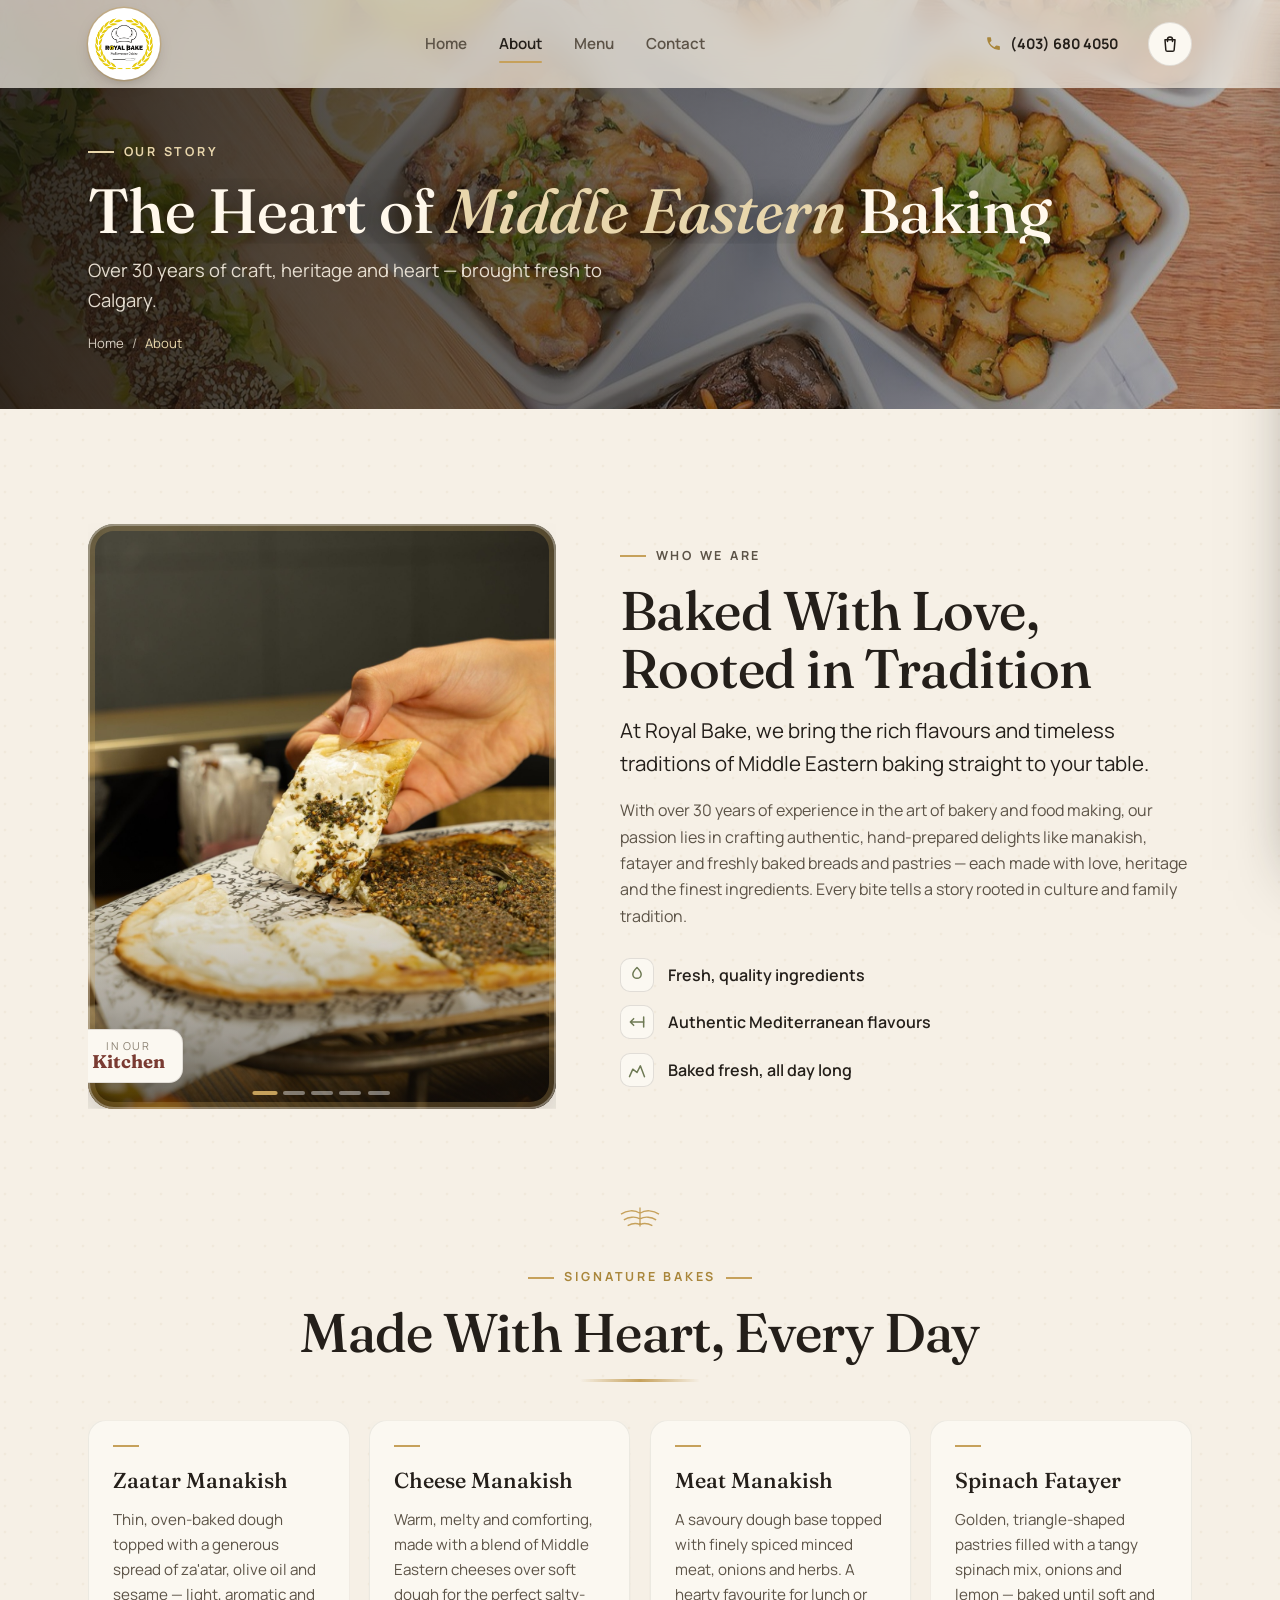
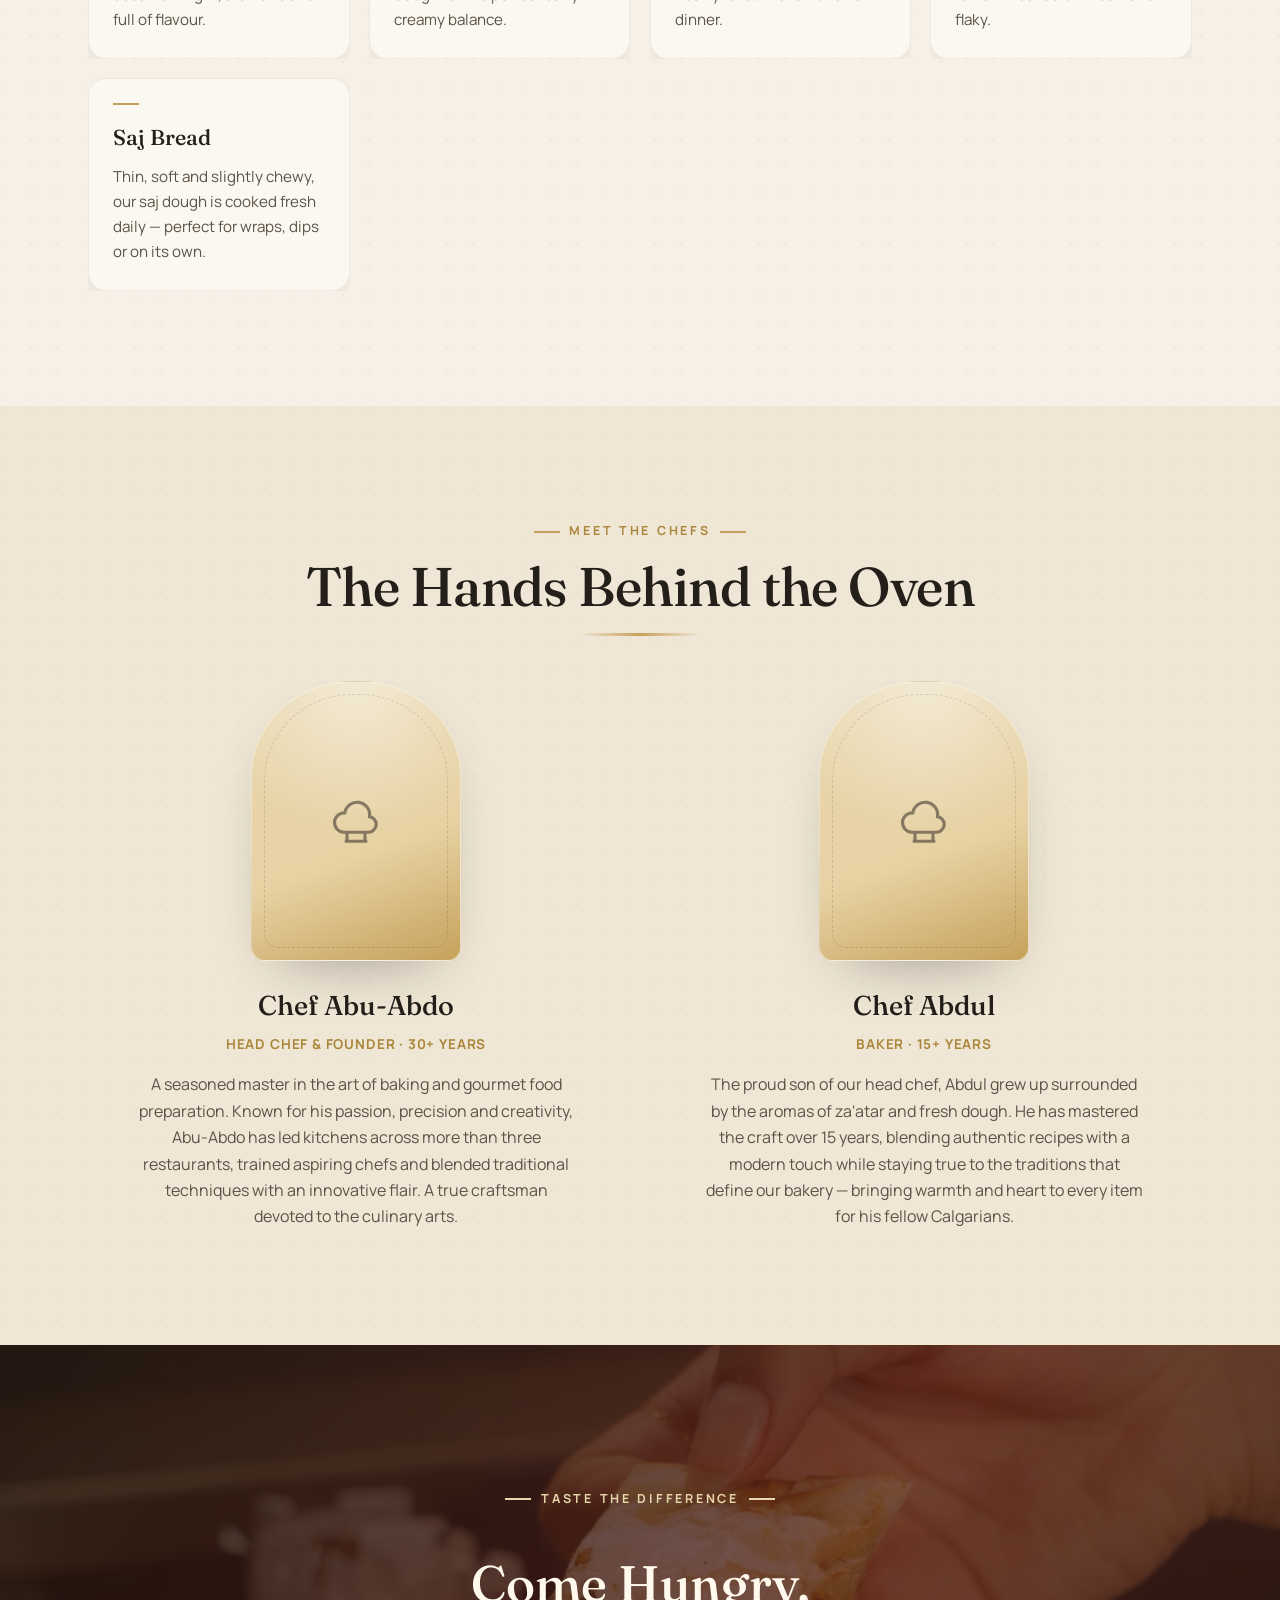
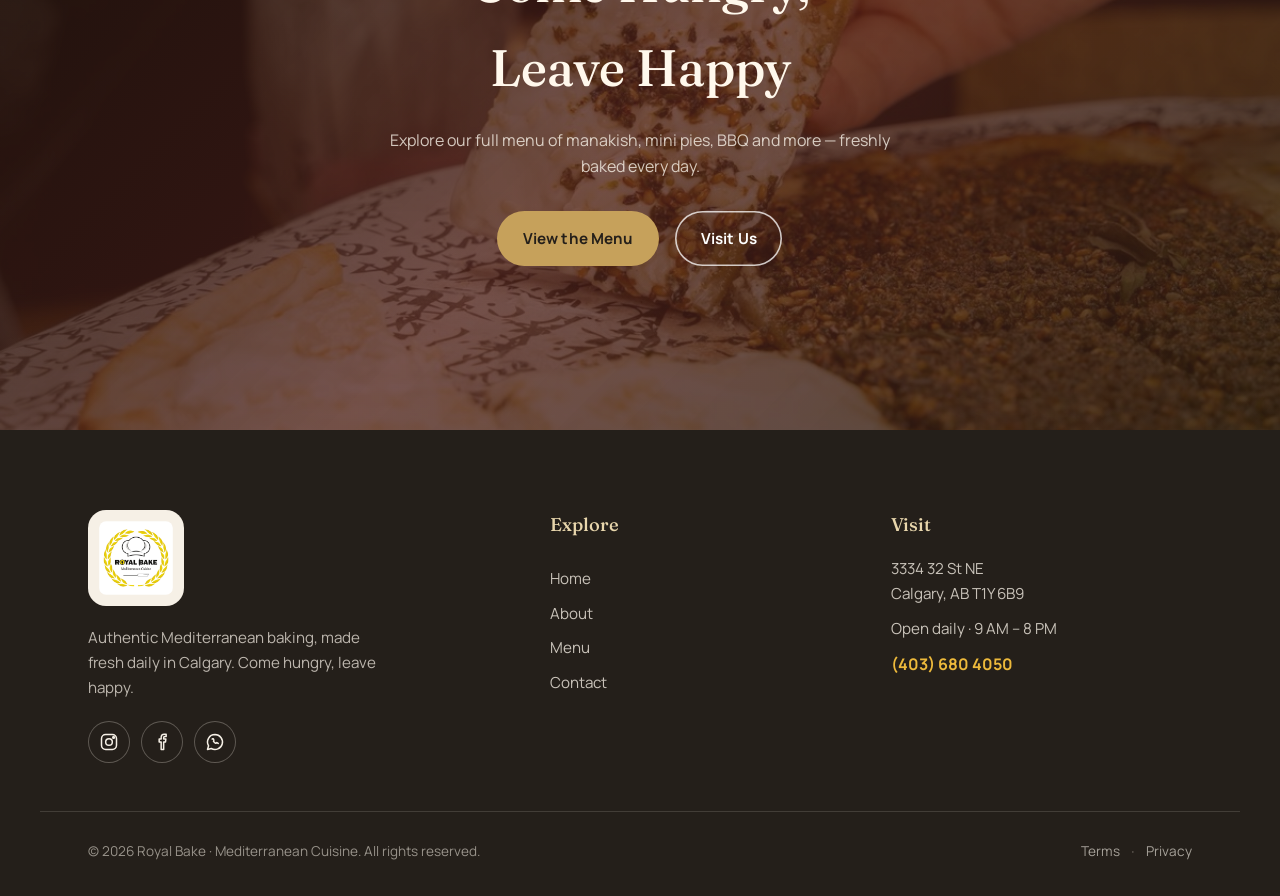
==== commit a17e845e: "updated 3d" ====
--- a/about.html
+++ b/about.html
@@ -12,8 +12,8 @@
   <link href="https://fonts.googleapis.com/css2?family=Amiri:ital,wght@0,400;0,700;1,400&display=swap" rel="stylesheet" />
 
   <link rel="icon" type="image/png" href="images/logo.png" />
-  <link rel="stylesheet" href="css/styles.css?v=3" />
-  <link rel="stylesheet" href="css/animations.css?v=3" />
+  <link rel="stylesheet" href="css/styles.css?v=5" />
+  <link rel="stylesheet" href="css/animations.css?v=5" />
 </head>
 <body data-page="about">
   <main id="page">
@@ -127,7 +127,7 @@
 
   </main>
 
-  <script src="js/site.js?v=3"></script>
-  <script src="js/animations.js?v=3"></script>
+  <script src="js/site.js?v=5"></script>
+  <script src="js/animations.js?v=5"></script>
 </body>
 </html>
--- a/css/styles.css
+++ b/css/styles.css
@@ -320,7 +320,7 @@
    and it leans toward the cursor (--rx/--ry are set per-card by js/menu.js).
 
    --pop and --persp are the two dials: visual growth = persp / (persp - pop),
-   so 1000/(1000-440) = 1.79x. js/menu.js reads the same two numbers to keep
+   so 1200/(1200-630) = 2.11x. js/menu.js reads the same two numbers to keep
    the enlarged card from running off the edge of the screen.
 
    Scoped under .menu-grid deliberately: the cards also carry .reveal, and
@@ -328,7 +328,7 @@
    and would win on source order, cancelling the whole effect. */
 .menu-grid .dish{
   --pop:0px;
-  --persp:1000px;
+  --persp:1200px;
   backface-visibility:hidden;      /* keeps text crisp while it scales up */
   /* springy easing overshoots slightly, so it lands with a "pump" */
   transition:transform .55s cubic-bezier(.34,1.42,.64,1),
@@ -336,7 +336,7 @@
              border-color .3s var(--ease);
 }
 .menu-grid .dish:hover{
-  --pop:440px;
+  --pop:630px;
   z-index:20;
   transform:perspective(var(--persp)) translateZ(var(--pop))
             rotateX(var(--rx,0deg)) rotateY(var(--ry,0deg));
@@ -862,3 +862,81 @@
 @media (max-width:560px){
   .fav-thumb{ width:110px; height:110px; }
 }
+
+/* =====================================================================
+   PHOTO-FIRST DISH TILES
+   The dish photo fills the whole card with the name, Arabic name and
+   prices laid over a dark scrim at the bottom.
+
+   Note on the imagery: the dish PNGs are not cut-outs — each has a solid
+   cream background baked in (corner pixels ~#F6E7DB). A fully dark tile
+   would therefore show a cream block behind every dish, so the darkness
+   lives in the gradient scrim over the photo instead of behind it.
+
+   Markup is unchanged — js/menu.js still emits .dish > .dish-thumb +
+   .dish-body; only the styling here repositions those two.
+   ===================================================================== */
+.menu-grid{ grid-template-columns:repeat(auto-fill,minmax(238px,1fr)); gap:1.2rem; }
+
+.menu-grid .dish{
+  display:block; padding:0;
+  aspect-ratio:1/1;
+  border-radius:var(--radius);
+  border-color:var(--line);
+  background:var(--bg-3);
+  overflow:visible;   /* must stay visible: overflow would flatten preserve-3d */
+}
+
+/* photo fills the tile */
+.menu-grid .dish-thumb{
+  position:absolute; inset:0; width:auto; height:auto;
+  border-radius:inherit; overflow:hidden;
+  display:block; background:var(--bg-3); box-shadow:none;
+}
+.menu-grid .dish-thumb img{
+  width:100%; height:100%; object-fit:cover; padding:0;
+  /* biased upward so the dish sits above the text scrim, not behind it */
+  object-position:50% 38%;
+  transition:transform .6s var(--ease);
+}
+/* the photo keeps growing as the card pops — the second half of the effect */
+.menu-grid .dish:hover .dish-thumb img{ transform:scale(1.14); }
+
+/* inner depth layers are off in tile mode: the thumb and body are absolutely
+   positioned to the card edges, so pushing them forward in Z would scale them
+   past those edges and spill outside the rounded corners */
+.menu-grid .dish:hover .dish-thumb{ transform:none; box-shadow:none; }
+.menu-grid .dish:hover .dish-body{ transform:none; }
+
+/* text over the photo */
+.menu-grid .dish-body{
+  position:absolute; left:0; right:0; bottom:0; z-index:2;
+  padding:2.1rem .9rem .9rem;
+  gap:.25rem;
+  border-radius:0 0 var(--radius) var(--radius);
+  background:linear-gradient(to top,
+    rgba(18,14,10,.95) 16%, rgba(18,14,10,.78) 52%, rgba(18,14,10,0) 100%);
+  color:#fff;
+}
+.menu-grid .dish-name{ color:#fff; font-size:1.06rem; }
+.menu-grid .dish-ar{ color:var(--gold-lite); font-size:1.12rem; }
+.menu-grid .dish-desc{
+  color:rgba(255,255,255,.82); font-size:.8rem; line-height:1.42;
+  display:-webkit-box; -webkit-box-orient:vertical; -webkit-line-clamp:2; overflow:hidden;
+}
+/* the popped card is big enough to show the full description */
+.menu-grid .dish:hover .dish-desc{ -webkit-line-clamp:4; }
+
+.menu-grid .dish-options{ margin-top:.55rem; }
+.menu-grid .add-chip{
+  background:rgba(255,255,255,.12); color:#fff;
+  box-shadow:inset 0 0 0 1.4px rgba(232,214,172,.5);
+  backdrop-filter:blur(6px); -webkit-backdrop-filter:blur(6px);
+}
+.menu-grid .add-chip .sz{ color:rgba(255,255,255,.75); }
+.menu-grid .add-chip:hover{ background:var(--gold); color:var(--ink); box-shadow:inset 0 0 0 1.4px var(--gold); }
+.menu-grid .add-chip:hover .sz{ color:var(--ink); }
+
+@media (max-width:560px){
+  .menu-grid .dish{ aspect-ratio:4/5; }
+}
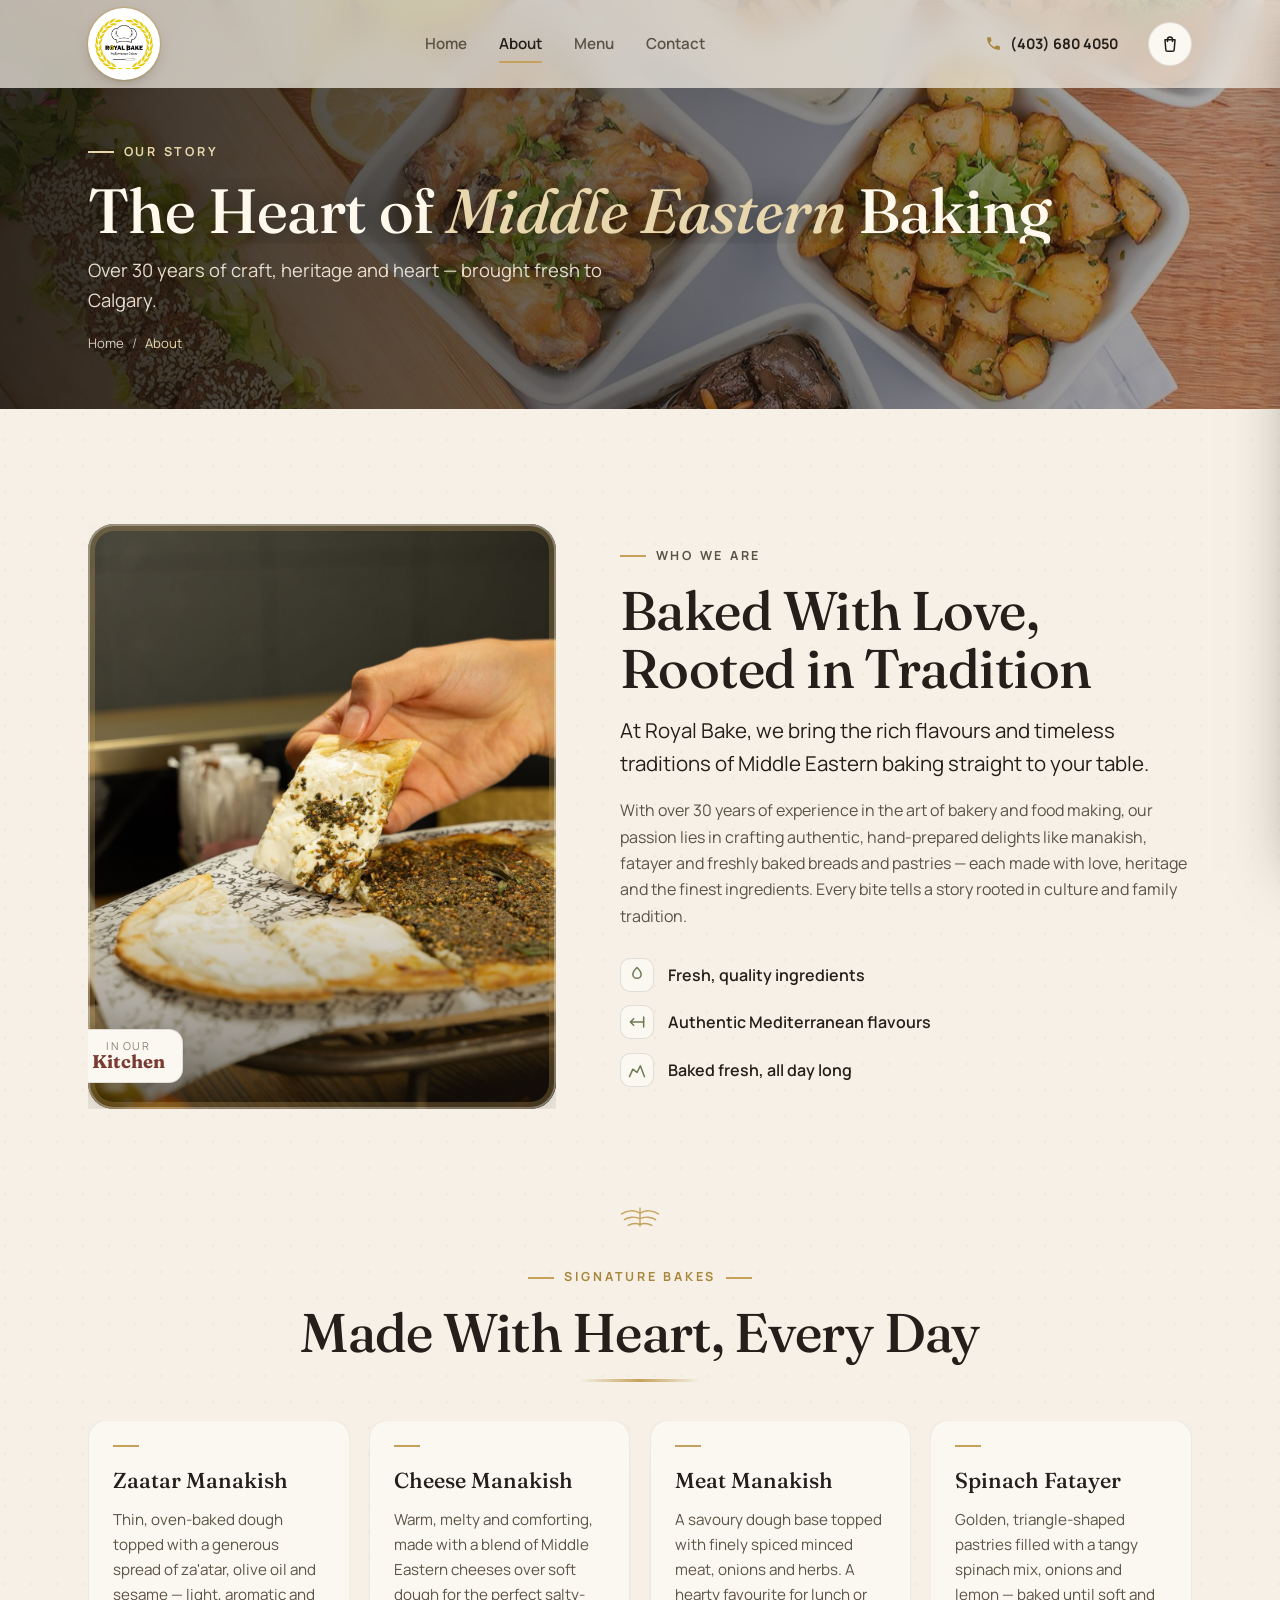
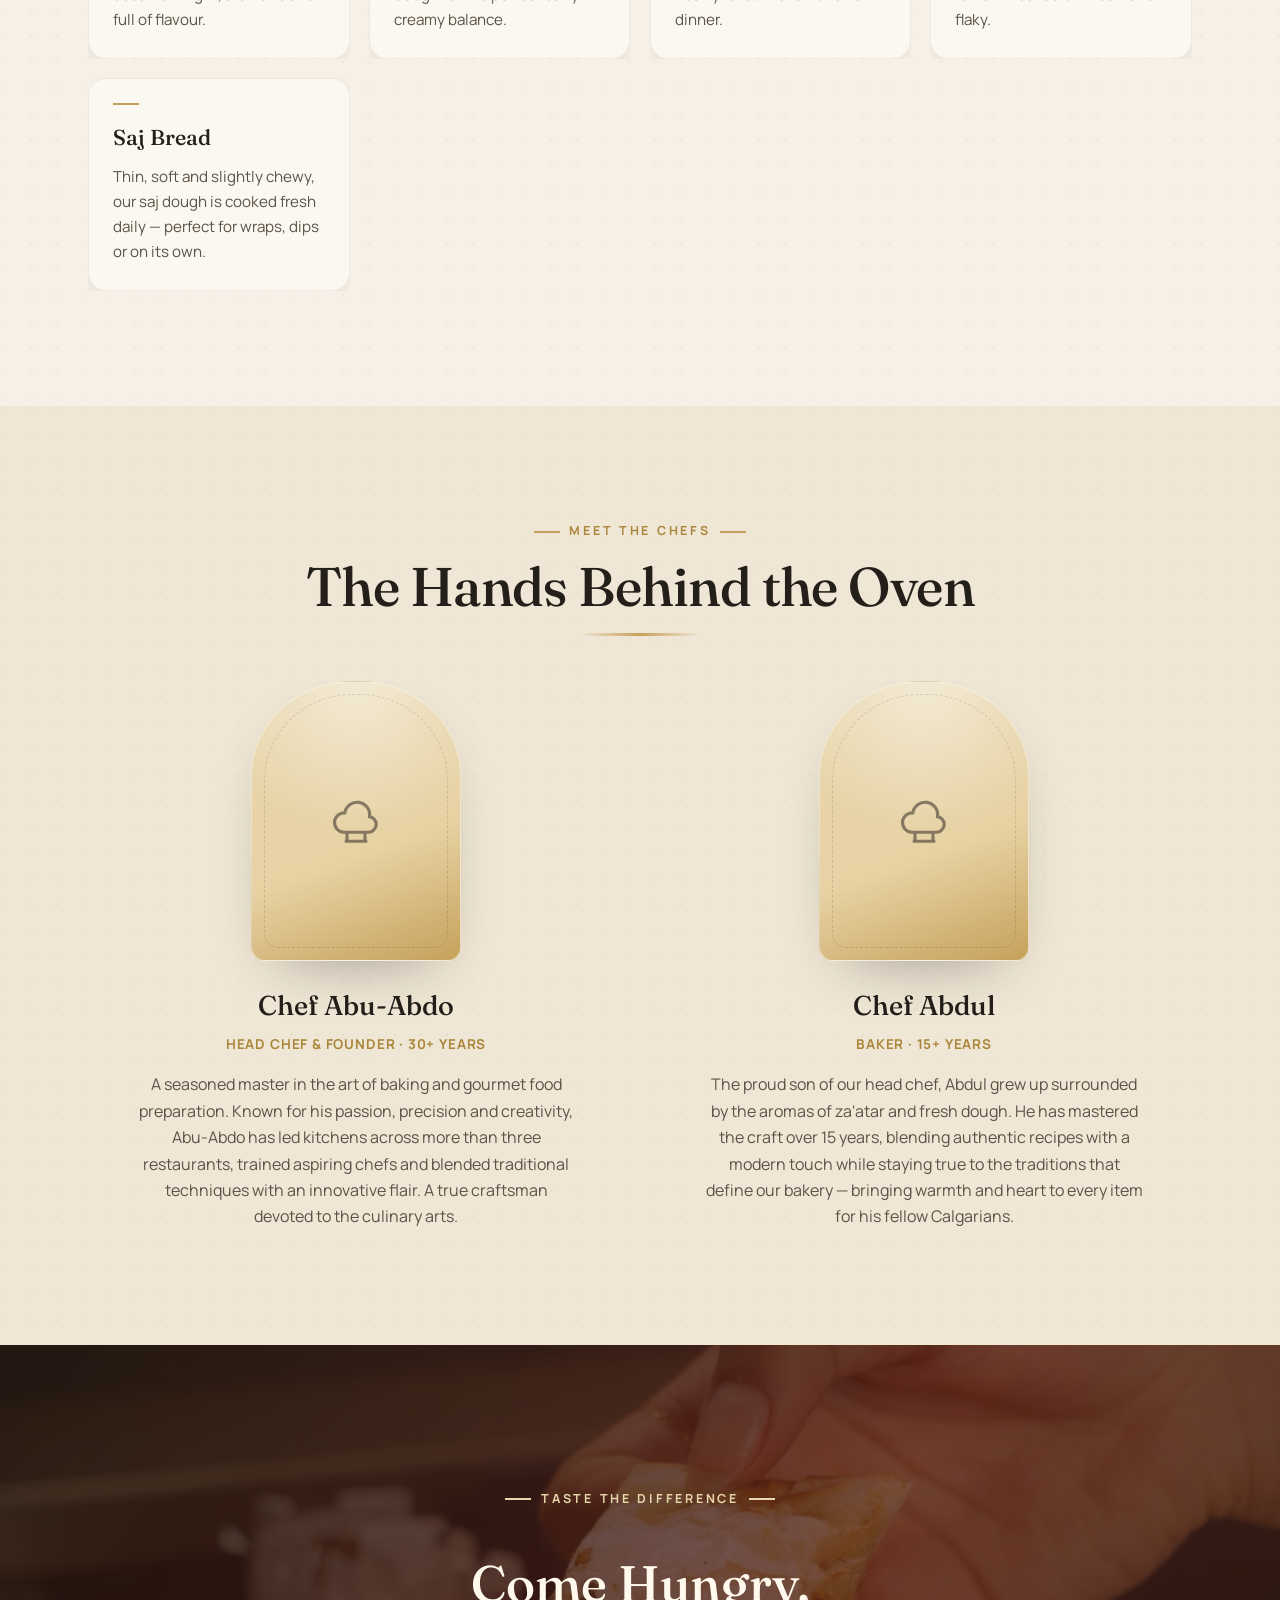
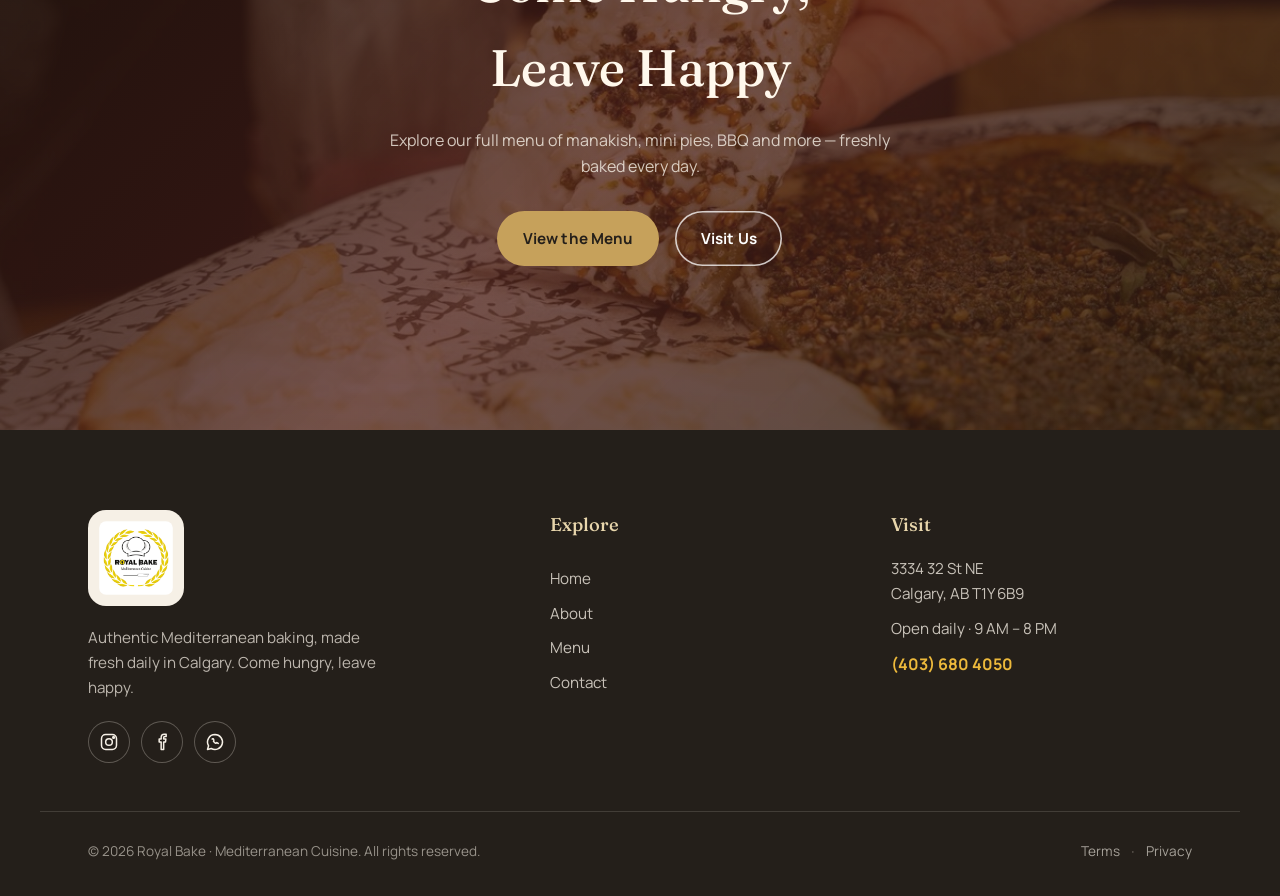
==== commit d5ba11f6: "updated menu icons" ====
--- a/about.html
+++ b/about.html
@@ -12,8 +12,8 @@
   <link href="https://fonts.googleapis.com/css2?family=Amiri:ital,wght@0,400;0,700;1,400&display=swap" rel="stylesheet" />
 
   <link rel="icon" type="image/png" href="images/logo.png" />
-  <link rel="stylesheet" href="css/styles.css?v=5" />
-  <link rel="stylesheet" href="css/animations.css?v=5" />
+  <link rel="stylesheet" href="css/styles.css?v=8" />
+  <link rel="stylesheet" href="css/animations.css?v=8" />
 </head>
 <body data-page="about">
   <main id="page">
@@ -127,7 +127,7 @@
 
   </main>
 
-  <script src="js/site.js?v=5"></script>
-  <script src="js/animations.js?v=5"></script>
+  <script src="js/site.js?v=8"></script>
+  <script src="js/animations.js?v=8"></script>
 </body>
 </html>
--- a/css/styles.css
+++ b/css/styles.css
@@ -320,7 +320,7 @@
    and it leans toward the cursor (--rx/--ry are set per-card by js/menu.js).
 
    --pop and --persp are the two dials: visual growth = persp / (persp - pop),
-   so 1200/(1200-630) = 2.11x. js/menu.js reads the same two numbers to keep
+   so 1200/(1200-680) = 2.31x. js/menu.js reads the same two numbers to keep
    the enlarged card from running off the edge of the screen.
 
    Scoped under .menu-grid deliberately: the cards also carry .reveal, and
@@ -336,7 +336,7 @@
              border-color .3s var(--ease);
 }
 .menu-grid .dish:hover{
-  --pop:630px;
+  --pop:680px;
   z-index:20;
   transform:perspective(var(--persp)) translateZ(var(--pop))
             rotateX(var(--rx,0deg)) rotateY(var(--ry,0deg));
@@ -876,7 +876,7 @@
    Markup is unchanged — js/menu.js still emits .dish > .dish-thumb +
    .dish-body; only the styling here repositions those two.
    ===================================================================== */
-.menu-grid{ grid-template-columns:repeat(auto-fill,minmax(238px,1fr)); gap:1.2rem; }
+.menu-grid{ grid-template-columns:repeat(auto-fill,minmax(202px,1fr)); gap:1.1rem; }
 
 .menu-grid .dish{
   display:block; padding:0;
@@ -911,25 +911,34 @@
 /* text over the photo */
 .menu-grid .dish-body{
   position:absolute; left:0; right:0; bottom:0; z-index:2;
-  padding:2.1rem .9rem .9rem;
-  gap:.25rem;
+  padding:1.5rem .78rem .78rem;
+  gap:.2rem;
   border-radius:0 0 var(--radius) var(--radius);
   background:linear-gradient(to top,
-    rgba(18,14,10,.95) 16%, rgba(18,14,10,.78) 52%, rgba(18,14,10,0) 100%);
+    rgba(18,14,10,.95) 14%, rgba(18,14,10,.72) 58%, rgba(18,14,10,0) 100%);
   color:#fff;
 }
-.menu-grid .dish-name{ color:#fff; font-size:1.06rem; }
-.menu-grid .dish-ar{ color:var(--gold-lite); font-size:1.12rem; }
+.menu-grid .dish-head{ flex-wrap:nowrap; gap:.4rem; }
+/* keep the name and its Arabic on one line: when the Arabic wraps, the
+   bottom-anchored panel grows upward and rows stop lining up */
+.menu-grid .dish-name{
+  color:#fff; font-size:.96rem;
+  white-space:nowrap; overflow:hidden; text-overflow:ellipsis; min-width:0;
+}
+.menu-grid .dish-ar{ color:var(--gold-lite); font-size:1rem; }
 .menu-grid .dish-desc{
-  color:rgba(255,255,255,.82); font-size:.8rem; line-height:1.42;
-  display:-webkit-box; -webkit-box-orient:vertical; -webkit-line-clamp:2; overflow:hidden;
-}
-/* the popped card is big enough to show the full description */
-.menu-grid .dish:hover .dish-desc{ -webkit-line-clamp:4; }
-
-.menu-grid .dish-options{ margin-top:.55rem; }
+  color:rgba(255,255,255,.85); font-size:.75rem; line-height:1.4;
+  display:none;   /* hidden on the small tile so the photo stays the hero */
+}
+/* the popped card has room, so the description appears with it */
+.menu-grid .dish:hover .dish-desc{
+  display:-webkit-box; -webkit-box-orient:vertical; -webkit-line-clamp:4; overflow:hidden;
+}
+
+.menu-grid .dish-options{ margin-top:.45rem; gap:.4rem; }
 .menu-grid .add-chip{
   background:rgba(255,255,255,.12); color:#fff;
+  font-size:.76rem; padding:.38rem .68rem;
   box-shadow:inset 0 0 0 1.4px rgba(232,214,172,.5);
   backdrop-filter:blur(6px); -webkit-backdrop-filter:blur(6px);
 }
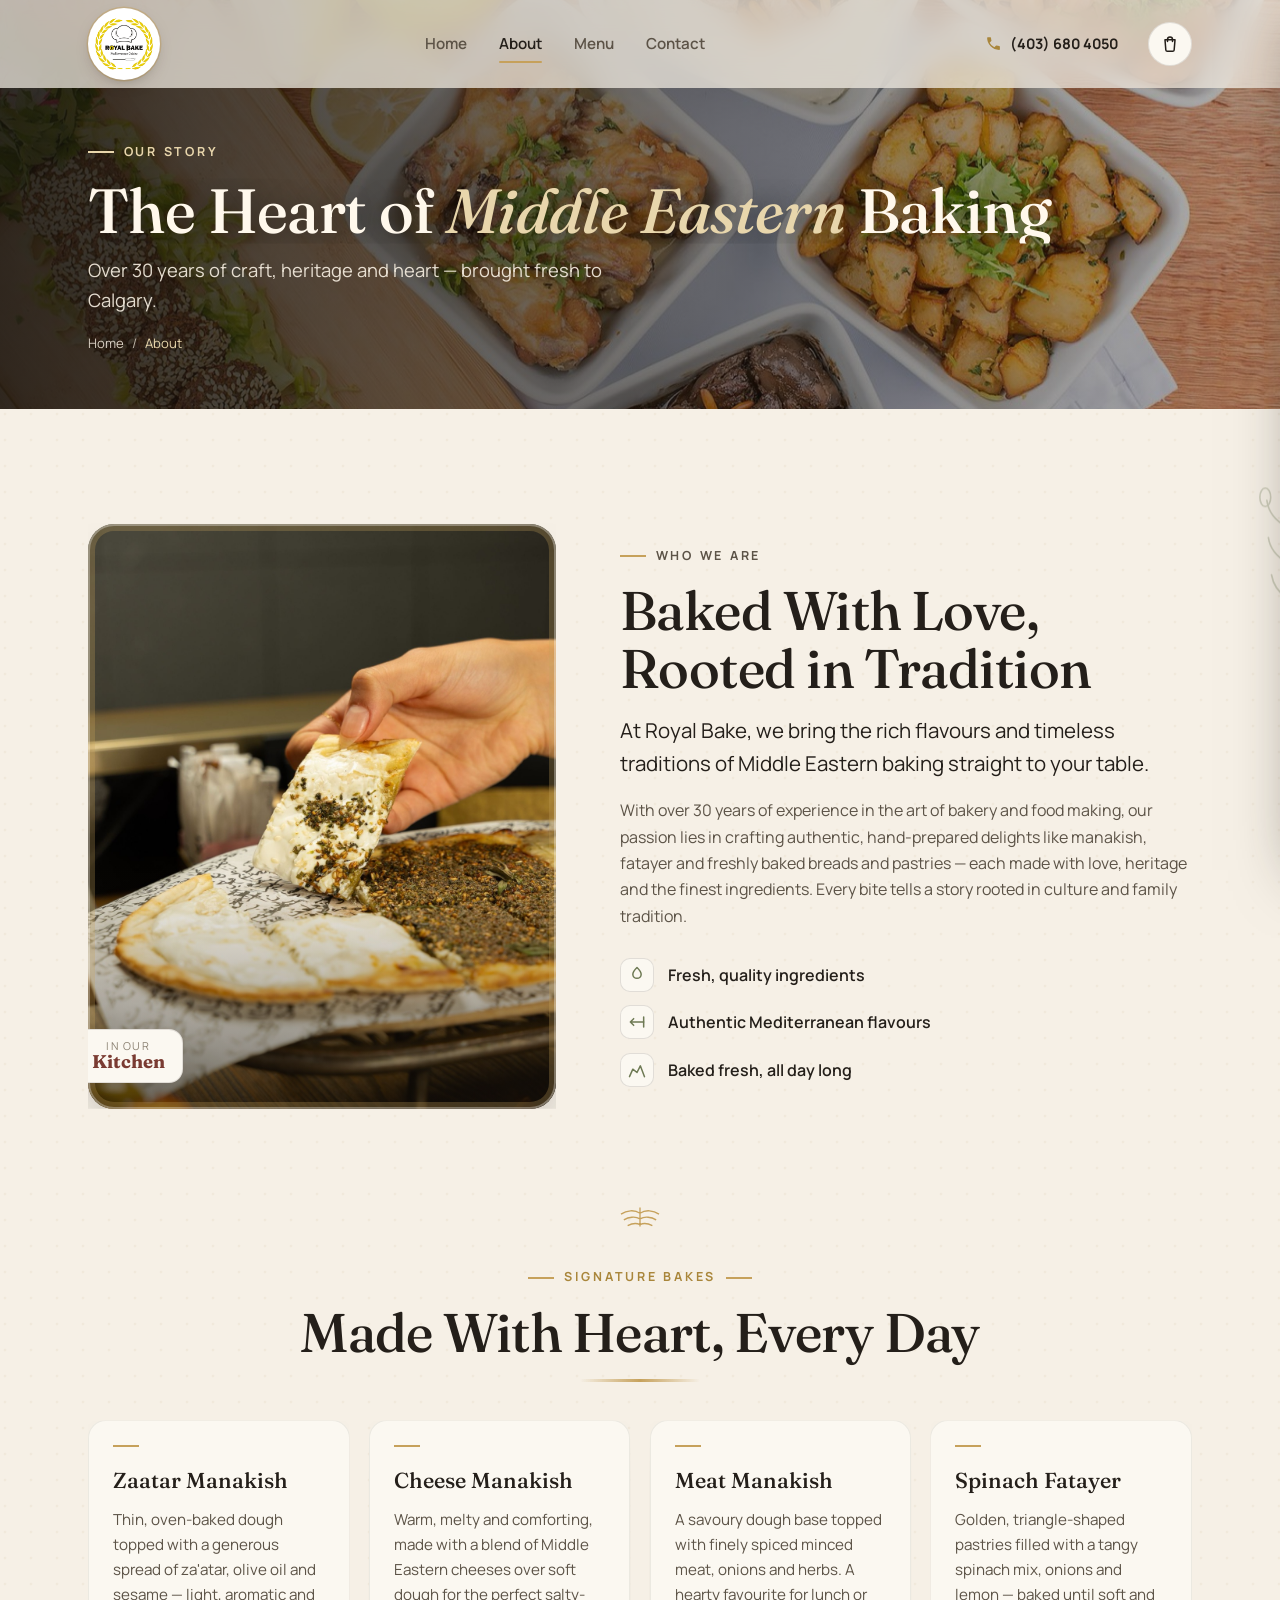
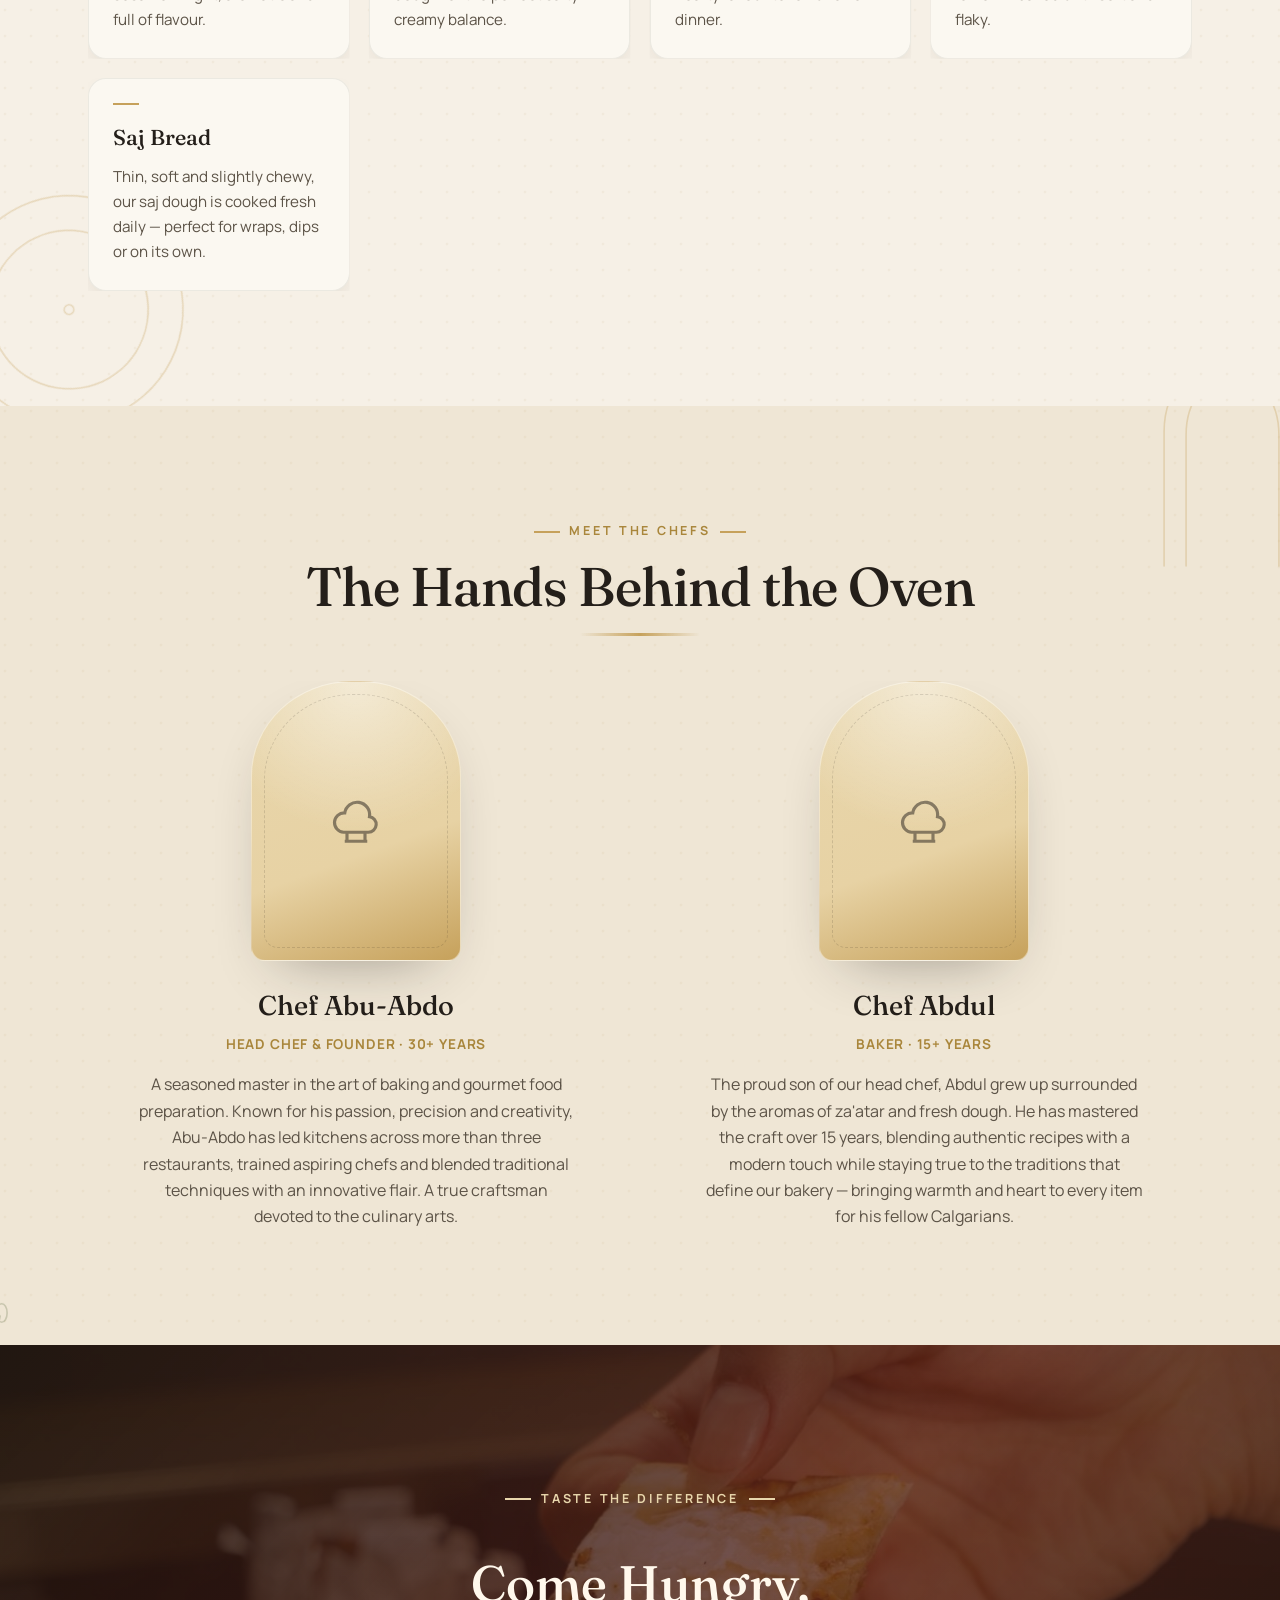
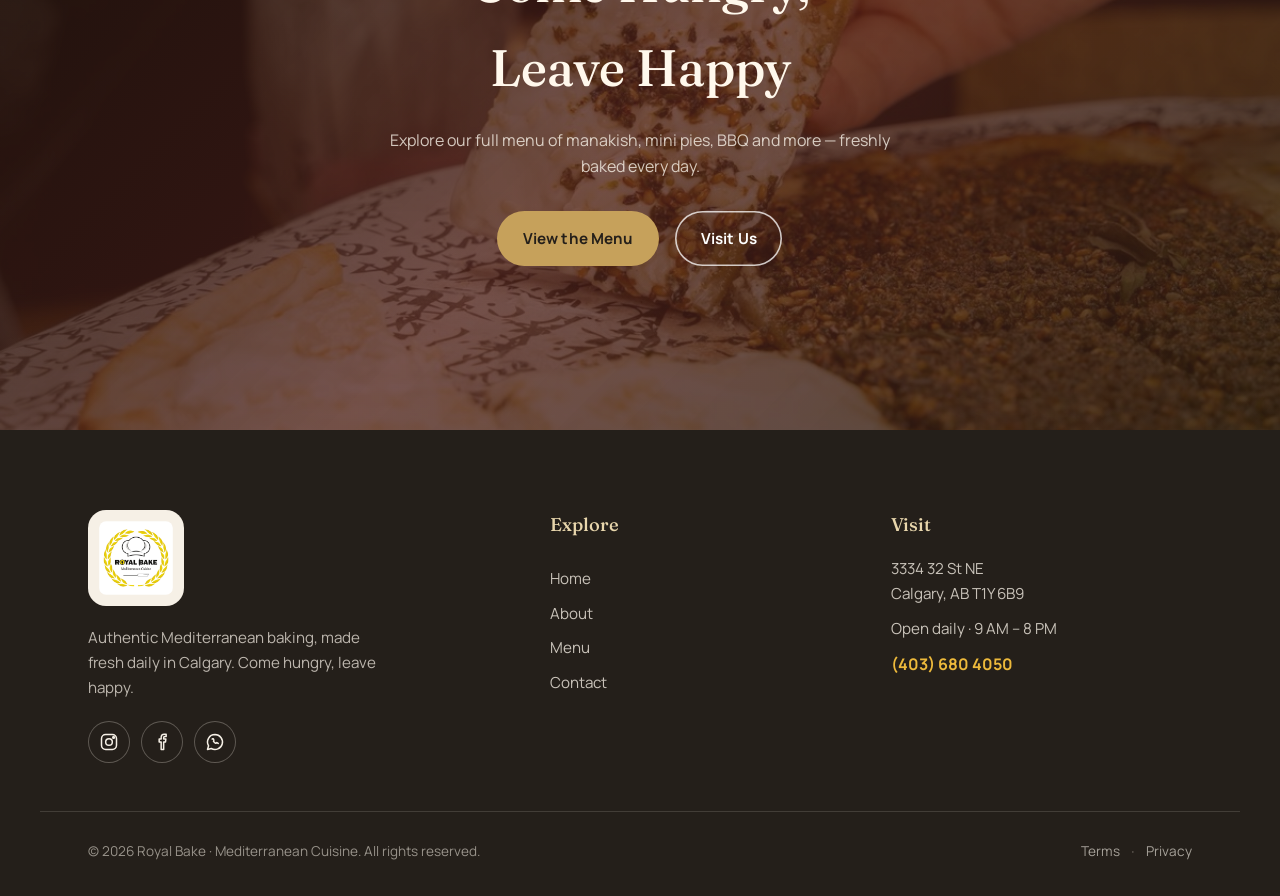
==== commit 799839d0: "updated plates alignment" ====
--- a/about.html
+++ b/about.html
@@ -12,8 +12,8 @@
   <link href="https://fonts.googleapis.com/css2?family=Amiri:ital,wght@0,400;0,700;1,400&display=swap" rel="stylesheet" />
 
   <link rel="icon" type="image/png" href="images/logo.png" />
-  <link rel="stylesheet" href="css/styles.css?v=8" />
-  <link rel="stylesheet" href="css/animations.css?v=8" />
+  <link rel="stylesheet" href="css/styles.css?v=10" />
+  <link rel="stylesheet" href="css/animations.css?v=10" />
 </head>
 <body data-page="about">
   <main id="page">
@@ -127,7 +127,7 @@
 
   </main>
 
-  <script src="js/site.js?v=8"></script>
-  <script src="js/animations.js?v=8"></script>
+  <script src="js/site.js?v=10"></script>
+  <script src="js/animations.js?v=10"></script>
 </body>
 </html>
--- a/css/styles.css
+++ b/css/styles.css
@@ -893,14 +893,38 @@
   border-radius:inherit; overflow:hidden;
   display:block; background:var(--bg-3); box-shadow:none;
 }
+/* The plate is shown whole (contain) rather than cropped to fill, so nothing
+   gets cut off the sides — the source photos run from 1.15 to 1.49 aspect, so
+   no single frame shape could hold them all without trimming.
+   The gap that leaves is filled by a blurred copy of the same photo: the dish
+   PNGs each have their own slightly different cream background (244..252 across
+   the set), so one flat frame colour would show a seam on some tiles. */
+.menu-grid .dish-thumb::before{
+  content:""; position:absolute; inset:0; z-index:0;
+  background:var(--img) center/cover no-repeat;
+  transform:scale(1.16);
+  filter:blur(17px) saturate(1.06);
+  transition:transform .6s var(--ease);
+}
 .menu-grid .dish-thumb img{
-  width:100%; height:100%; object-fit:cover; padding:0;
-  /* biased upward so the dish sits above the text scrim, not behind it */
-  object-position:50% 38%;
+  position:relative; z-index:1;
+  width:100%; height:100%; object-fit:contain;
+  padding:7%;                    /* breathing room so the plate never touches the frame */
+  object-position:50% 40%;       /* lifted clear of the text scrim below */
   transition:transform .6s var(--ease);
 }
 /* the photo keeps growing as the card pops — the second half of the effect */
-.menu-grid .dish:hover .dish-thumb img{ transform:scale(1.14); }
+.menu-grid .dish:hover .dish-thumb img{
+  transform:scale(1.12);
+  object-position:50% 31%;   /* rides up so the description clears the plate */
+}
+.menu-grid .dish:hover .dish-thumb::before{ transform:scale(1.24); }
+
+/* real photos (item.photo) are meant to fill the frame — no letterbox, no blur */
+.menu-grid .dish-thumb--photo img{ object-fit:cover; padding:0; }
+.menu-grid .dish-thumb--photo::before{ display:none; }
+/* nothing to blur when the image failed to load */
+.menu-grid .dish-thumb.no-img::before{ display:none; }
 
 /* inner depth layers are off in tile mode: the thumb and body are absolutely
    positioned to the card edges, so pushing them forward in Z would scale them
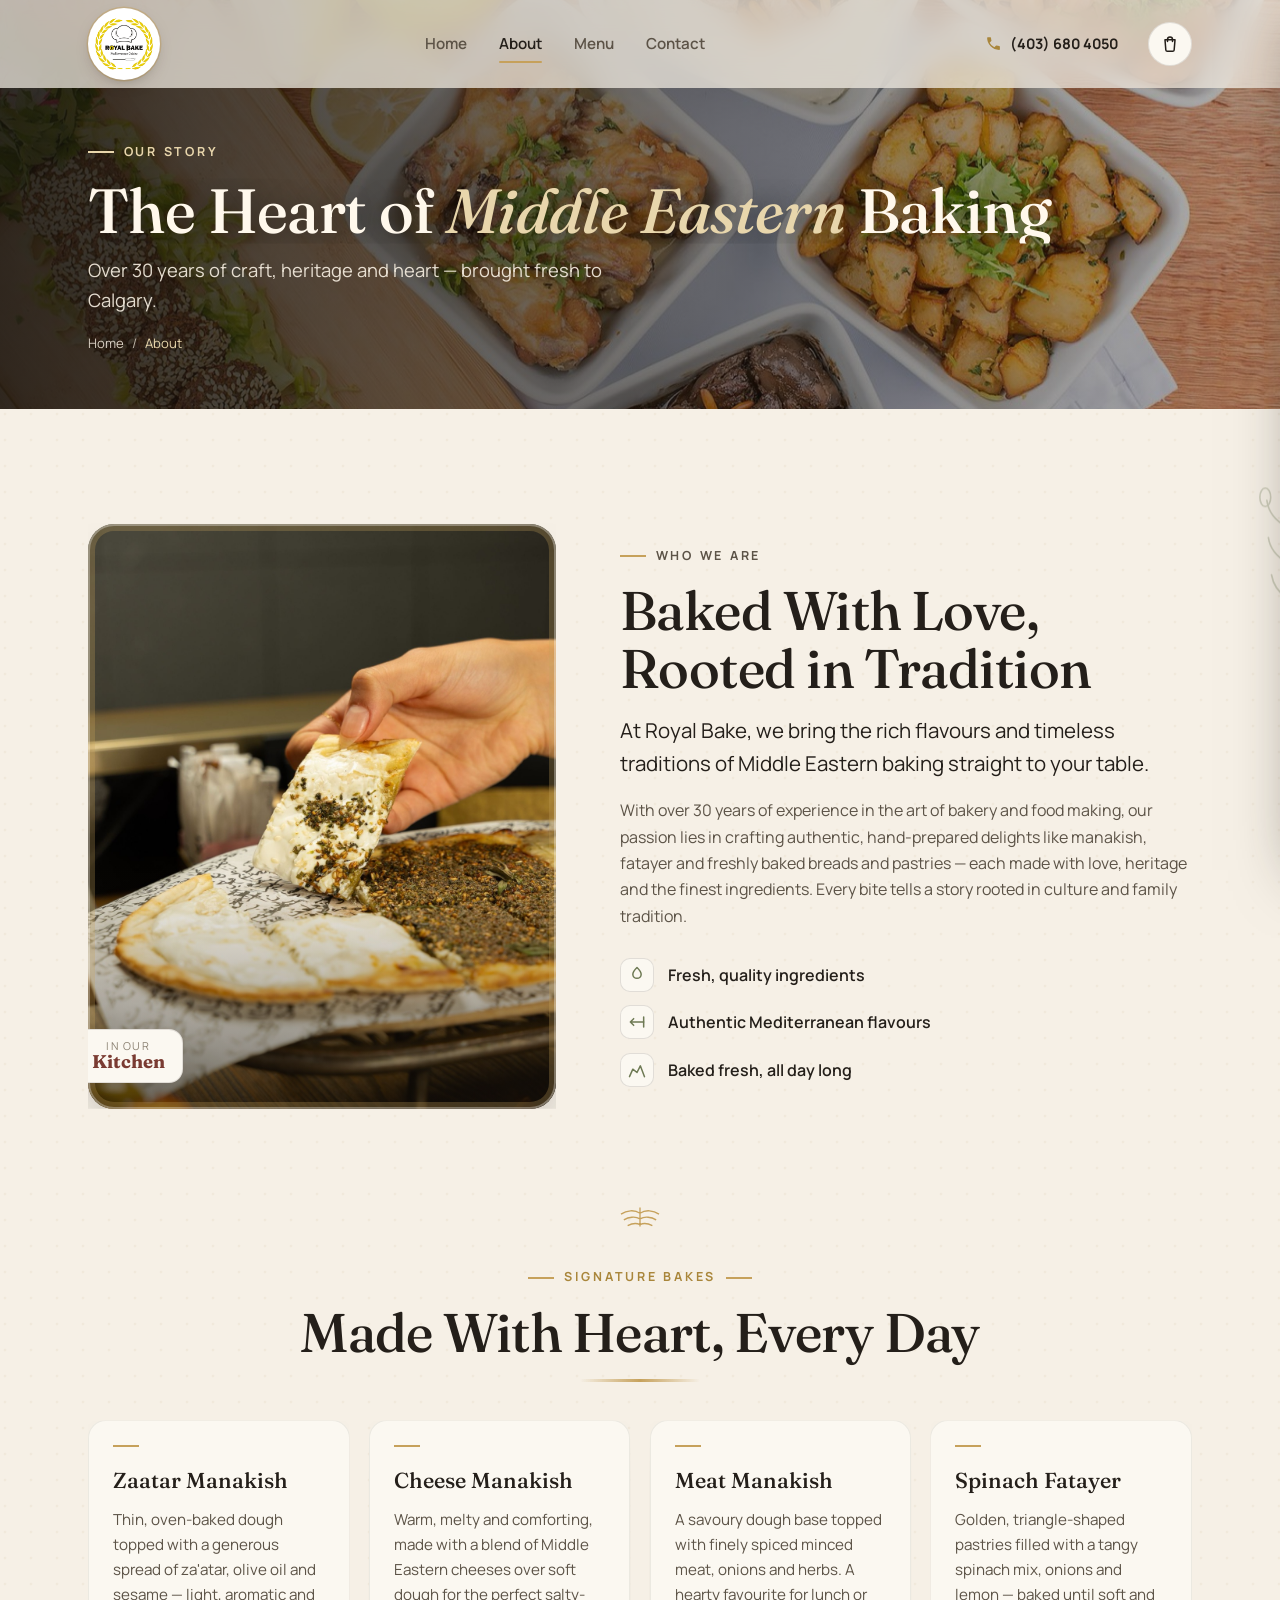
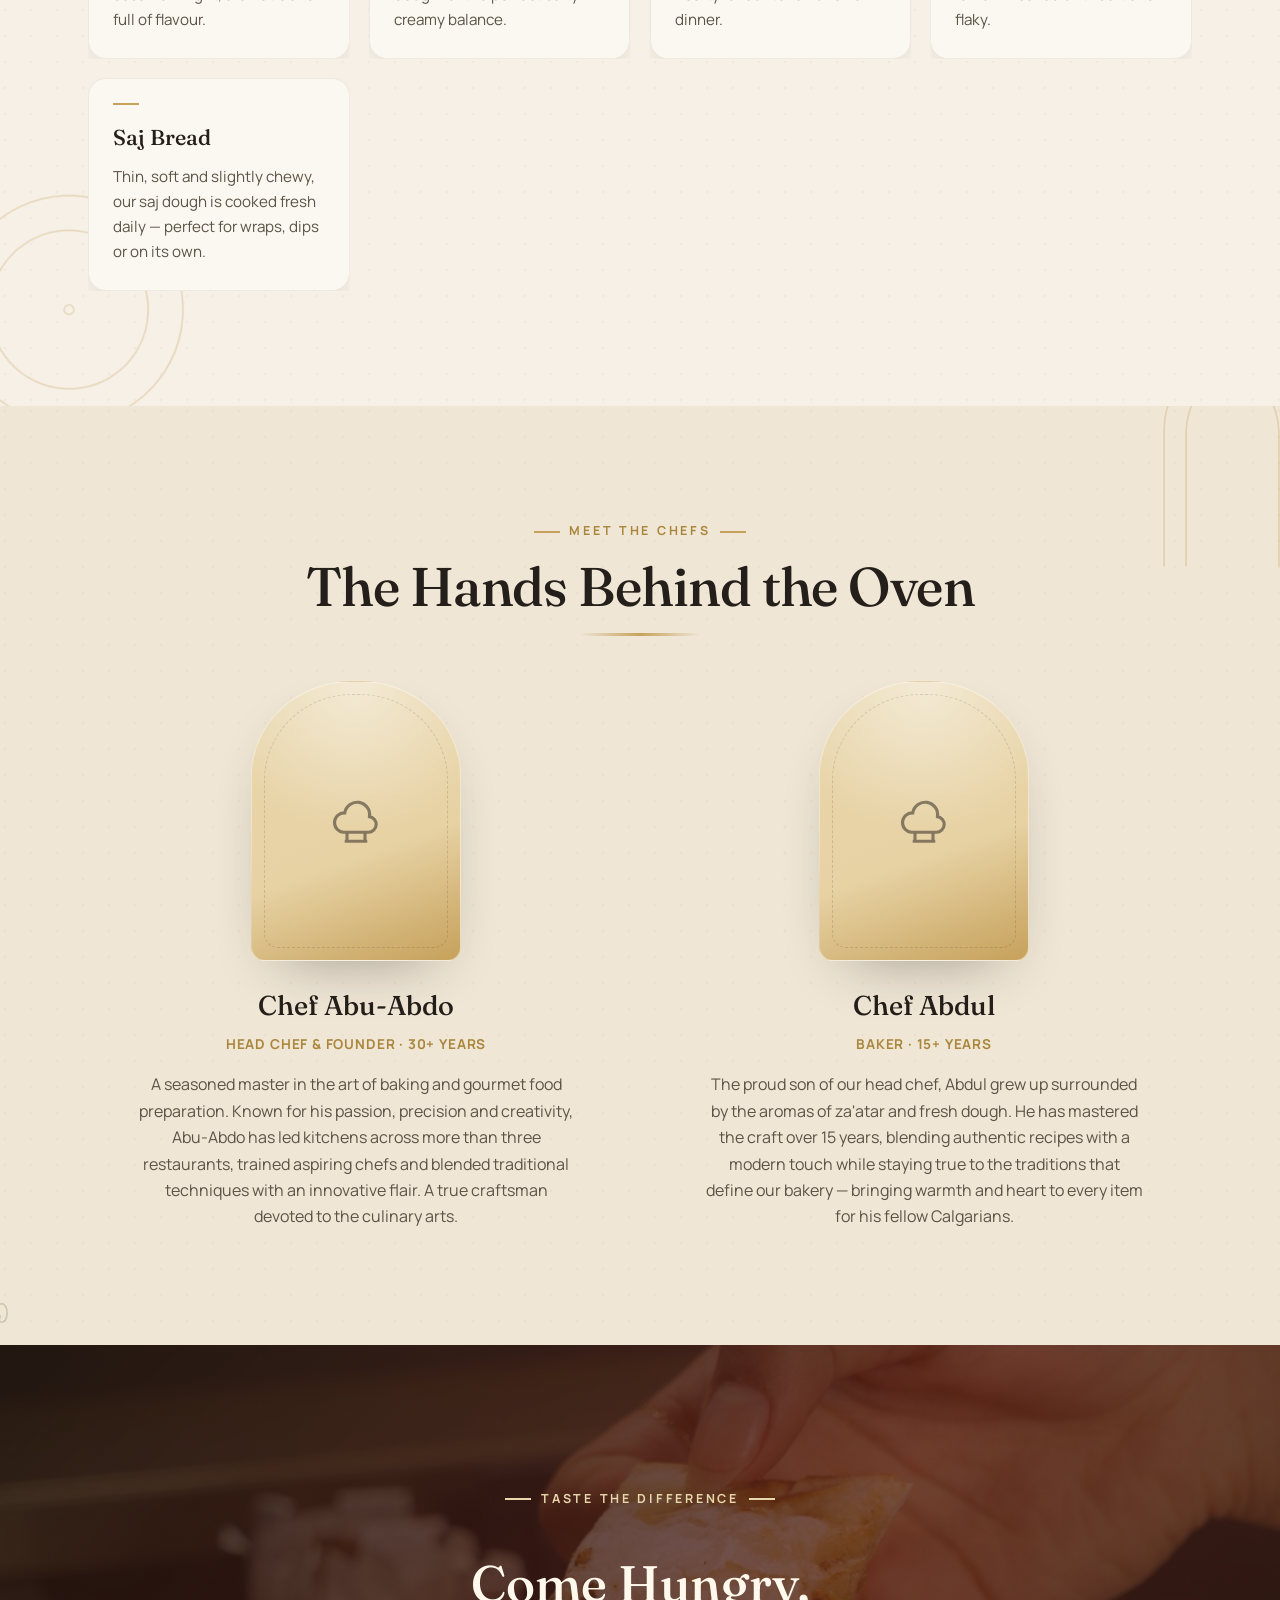
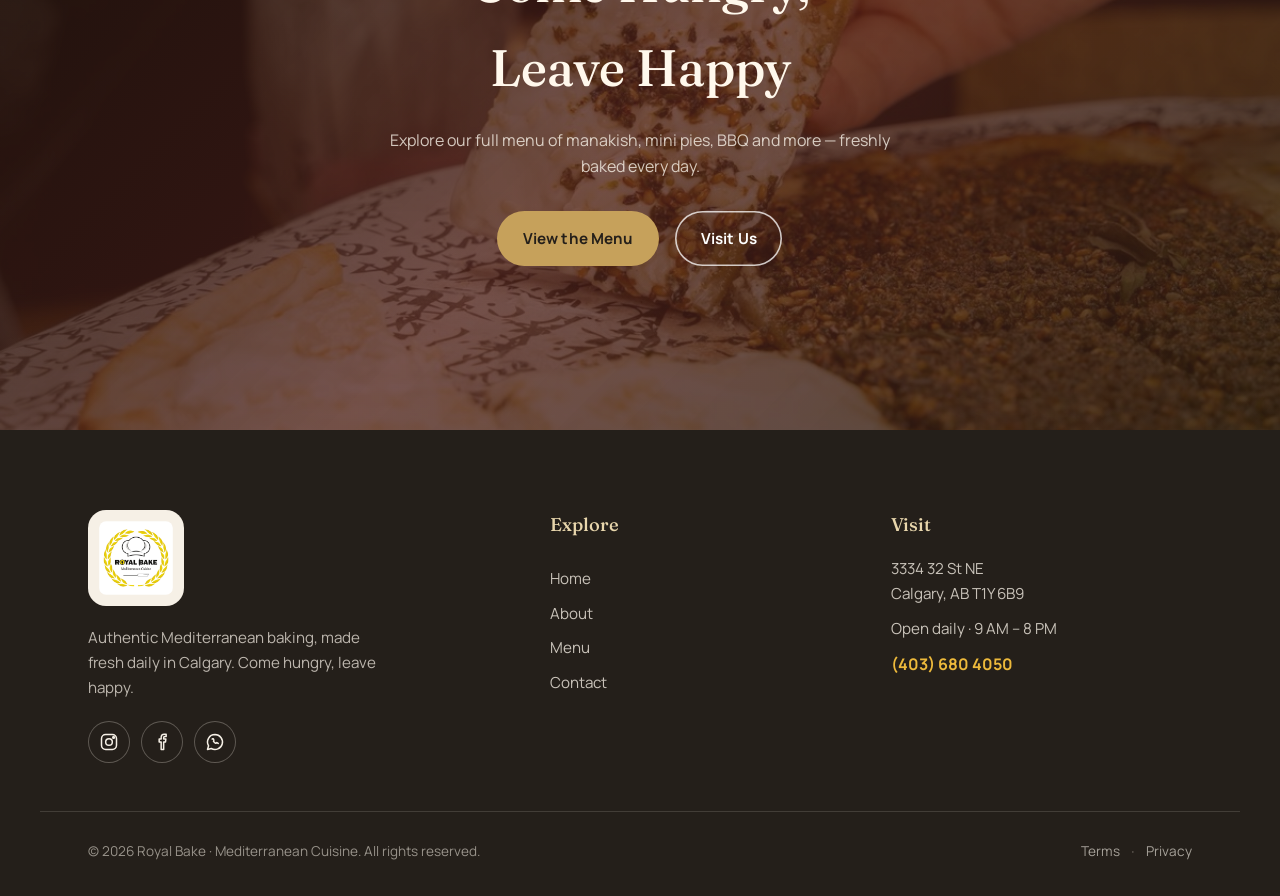
==== commit c64474e1: "Menu: photo-first dish tiles with 3D hover pop Rebuild the menu grid as photo-first tiles and give t" ====
--- a/about.html
+++ b/about.html
@@ -12,8 +12,8 @@
   <link href="https://fonts.googleapis.com/css2?family=Amiri:ital,wght@0,400;0,700;1,400&display=swap" rel="stylesheet" />
 
   <link rel="icon" type="image/png" href="images/logo.png" />
-  <link rel="stylesheet" href="css/styles.css?v=10" />
-  <link rel="stylesheet" href="css/animations.css?v=10" />
+  <link rel="stylesheet" href="css/styles.css?v=16" />
+  <link rel="stylesheet" href="css/animations.css?v=16" />
 </head>
 <body data-page="about">
   <main id="page">
@@ -127,7 +127,7 @@
 
   </main>
 
-  <script src="js/site.js?v=10"></script>
-  <script src="js/animations.js?v=10"></script>
+  <script src="js/site.js?v=16"></script>
+  <script src="js/animations.js?v=16"></script>
 </body>
 </html>
--- a/css/styles.css
+++ b/css/styles.css
@@ -914,11 +914,75 @@
   transition:transform .6s var(--ease);
 }
 /* the photo keeps growing as the card pops — the second half of the effect */
+/* On the popped card the photo is confined to the upper part, so the text
+   below never lands on top of the food. The blurred backdrop still fills the
+   whole card behind it, so there is no visible edge where the photo stops. */
 .menu-grid .dish:hover .dish-thumb img{
-  transform:scale(1.12);
-  object-position:50% 31%;   /* rides up so the description clears the plate */
+  height:62%;
+  object-position:50% 48%;
+  transform:scale(1.04);
 }
 .menu-grid .dish:hover .dish-thumb::before{ transform:scale(1.24); }
+
+/* A warm specular highlight that follows the cursor across the card, as if a
+   light were catching the surface as it tilts. --mx/--my come from menu.js.
+   z-index:1 keeps it above the photo but *under* the text panel (z-index:2),
+   so it never washes out the description. */
+.menu-grid .dish::after{
+  content:""; position:absolute; inset:0; z-index:1;
+  border-radius:inherit; pointer-events:none;
+  background:radial-gradient(300px circle at var(--mx,50%) var(--my,50%),
+    rgba(255,246,226,.32), rgba(255,206,122,.12) 42%, transparent 70%);
+  mix-blend-mode:screen;
+  opacity:0; transition:opacity .45s var(--ease);
+}
+.menu-grid .dish:hover::after{ opacity:1; }
+
+/* the price chips catch the same gold light once the card is up front */
+.menu-grid .dish:hover .add-chip{
+  box-shadow:inset 0 0 0 1.4px var(--gold), 0 8px 20px -9px rgba(198,161,91,.85);
+}
+
+/* ---------------------------------------------------------------------
+   Text lifts out of the card toward the viewer on hover.
+   .dish-body needs preserve-3d of its own, otherwise its children are
+   flattened into the panel's plane and translateZ does nothing. Each
+   line sits at a different depth and starts at a different moment, so
+   they peel forward one after another rather than as one slab.
+   Depth is cumulative with the card's own 680px push, so these small
+   values render noticeably larger than the card face — the text really
+   does break the frame's outline.
+   --------------------------------------------------------------------- */
+.menu-grid .dish-body{ transform-style:preserve-3d; }
+.menu-grid .dish-name,
+.menu-grid .dish-ar,
+.menu-grid .dish-desc,
+.menu-grid .dish-options{
+  transition:transform .45s cubic-bezier(.34,1.4,.64,1), opacity .3s var(--ease);
+}
+.menu-grid .dish:hover .dish-name   { transform:translateZ(34px); transition-delay:.04s; }
+.menu-grid .dish:hover .dish-ar     { transform:translateZ(30px); transition-delay:.08s; }
+.menu-grid .dish:hover .dish-desc   { transform:translateZ(22px); transition-delay:.12s; }
+.menu-grid .dish:hover .dish-options{ transform:translateZ(44px); transition-delay:.16s; }
+
+/* The description sat as plain white on top of the photo, so it washed out
+   over the pale dishes. It now carries its own dark plate, which keeps it
+   readable no matter how bright the food behind it is. */
+/* No plate behind the text itself: -webkit-line-clamp with padding lets the
+   next line bleed into the padding box, which showed as a sliced half-line.
+   The panel below carries the darkness instead. */
+.menu-grid .dish:hover .dish-desc{
+  color:#FFF4E2;
+  text-shadow:0 1px 3px rgba(0,0,0,.85);
+}
+.menu-grid .dish-name{ text-shadow:0 2px 6px rgba(0,0,0,.75); }
+.menu-grid .dish-ar{ text-shadow:0 2px 6px rgba(0,0,0,.7); }
+/* The photo is confined to the top 62% while hovered, so the panel below it
+   can go properly dark for legibility without covering any food. */
+.menu-grid .dish:hover .dish-body{
+  background:linear-gradient(to top,
+    rgba(10,7,4,.97) 58%, rgba(10,7,4,.88) 78%, rgba(10,7,4,0) 100%);
+}
 
 /* real photos (item.photo) are meant to fill the frame — no letterbox, no blur */
 .menu-grid .dish-thumb--photo img{ object-fit:cover; padding:0; }
@@ -956,13 +1020,13 @@
 }
 /* the popped card has room, so the description appears with it */
 .menu-grid .dish:hover .dish-desc{
-  display:-webkit-box; -webkit-box-orient:vertical; -webkit-line-clamp:4; overflow:hidden;
-}
-
-.menu-grid .dish-options{ margin-top:.45rem; gap:.4rem; }
+  display:-webkit-box; -webkit-box-orient:vertical; -webkit-line-clamp:2; overflow:hidden;
+}
+
+.menu-grid .dish-options{ margin-top:.4rem; gap:.34rem; }
 .menu-grid .add-chip{
   background:rgba(255,255,255,.12); color:#fff;
-  font-size:.76rem; padding:.38rem .68rem;
+  font-size:.68rem; padding:.3rem .52rem;
   box-shadow:inset 0 0 0 1.4px rgba(232,214,172,.5);
   backdrop-filter:blur(6px); -webkit-backdrop-filter:blur(6px);
 }
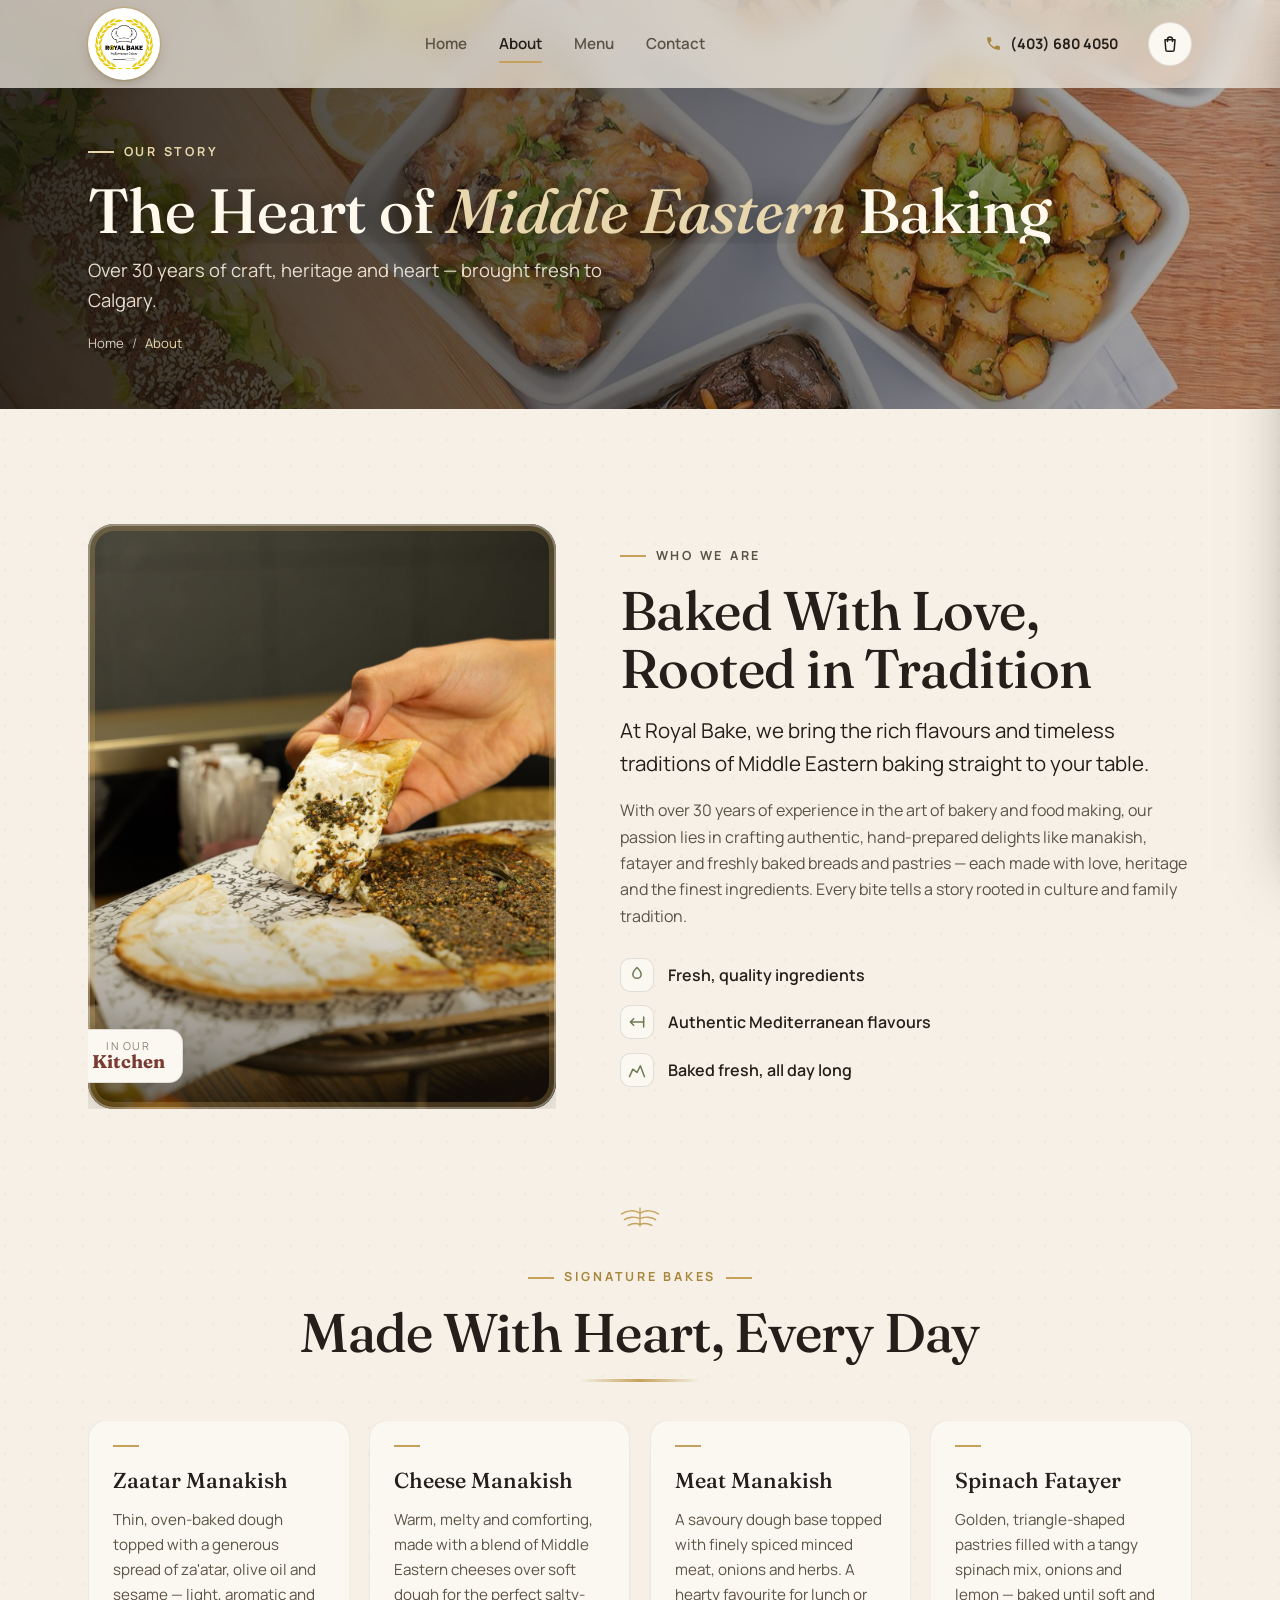
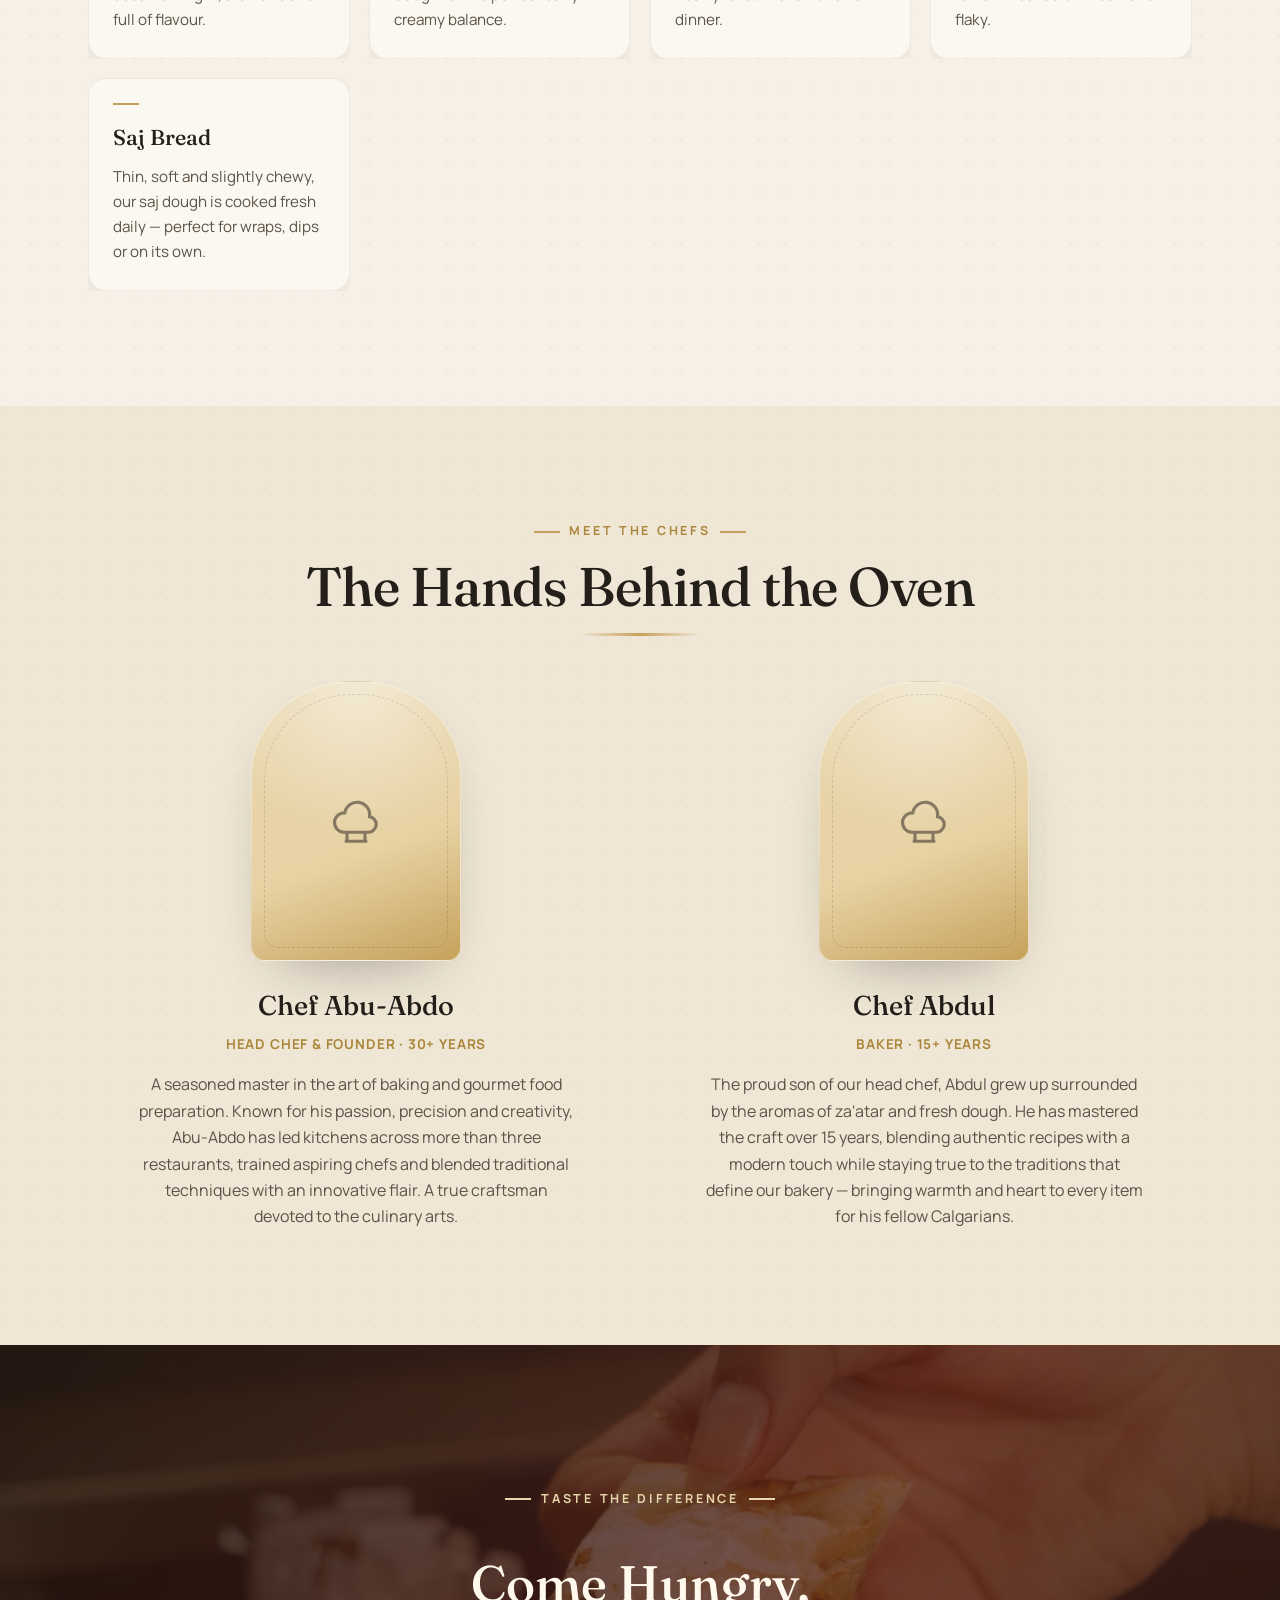
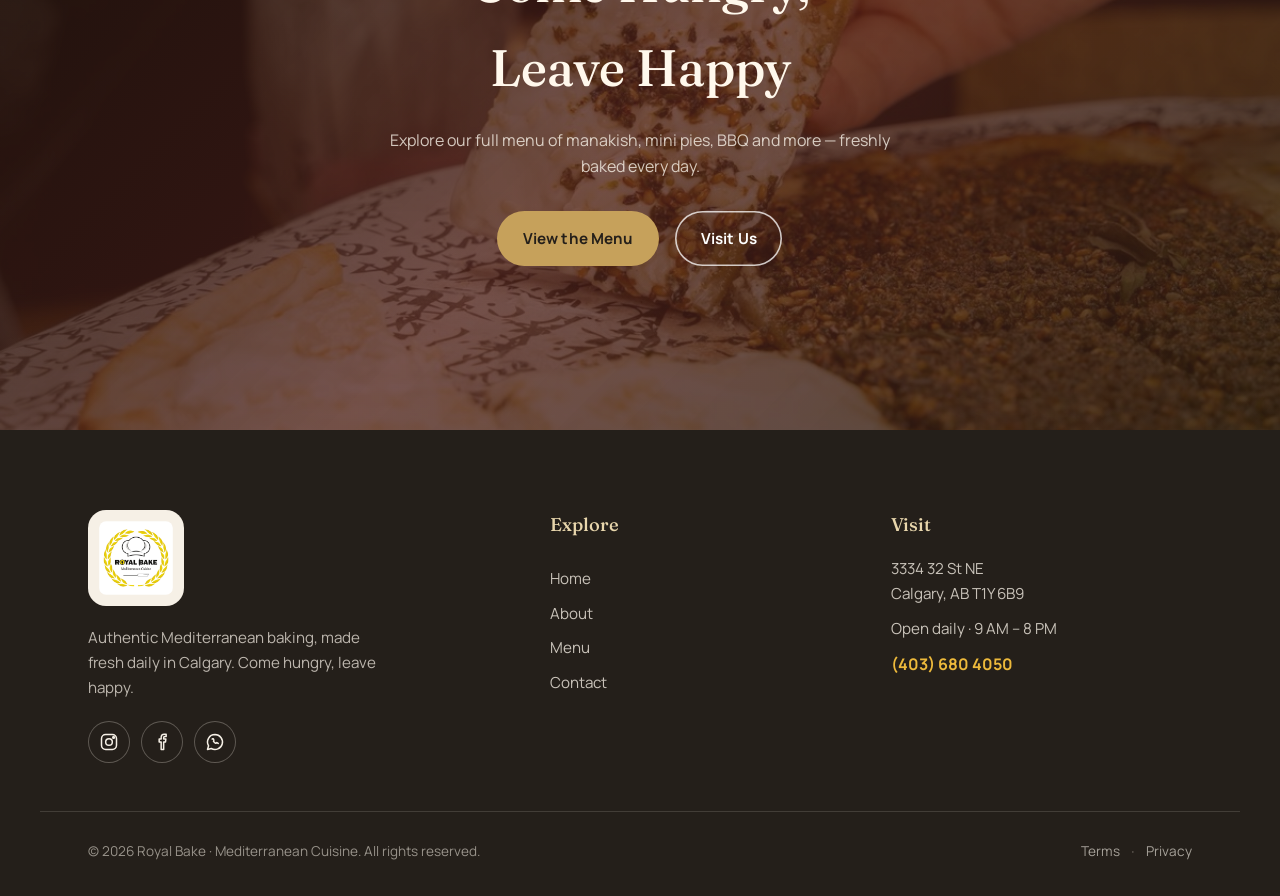
==== commit 351e4541: "Menu: smooth out the hover pop, and stop two tilt systems fighting The card pop snapped rather than " ====
--- a/about.html
+++ b/about.html
@@ -12,8 +12,8 @@
   <link href="https://fonts.googleapis.com/css2?family=Amiri:ital,wght@0,400;0,700;1,400&display=swap" rel="stylesheet" />
 
   <link rel="icon" type="image/png" href="images/logo.png" />
-  <link rel="stylesheet" href="css/styles.css?v=16" />
-  <link rel="stylesheet" href="css/animations.css?v=16" />
+  <link rel="stylesheet" href="css/styles.css?v=19" />
+  <link rel="stylesheet" href="css/animations.css?v=19" />
 </head>
 <body data-page="about">
   <main id="page">
@@ -127,7 +127,7 @@
 
   </main>
 
-  <script src="js/site.js?v=16"></script>
-  <script src="js/animations.js?v=16"></script>
+  <script src="js/site.js?v=19"></script>
+  <script src="js/animations.js?v=19"></script>
 </body>
 </html>
--- a/css/styles.css
+++ b/css/styles.css
@@ -330,10 +330,11 @@
   --pop:0px;
   --persp:1200px;
   backface-visibility:hidden;      /* keeps text crisp while it scales up */
-  /* springy easing overshoots slightly, so it lands with a "pump" */
-  transition:transform .55s cubic-bezier(.34,1.42,.64,1),
-             box-shadow .55s var(--ease),
-             border-color .3s var(--ease);
+  /* soft ease-out, no overshoot — the card glides forward and settles
+     rather than snapping into place */
+  transition:transform .72s cubic-bezier(.25,.8,.3,1),
+             box-shadow .72s cubic-bezier(.25,.8,.3,1),
+             border-color .4s var(--ease);
 }
 .menu-grid .dish:hover{
   --pop:680px;
@@ -347,11 +348,11 @@
    `translate` is the standalone property, so it layers on top of the
    transform above instead of overwriting it */
 @keyframes dishBreathe{
-  from{ translate:0 -5px; }
-  to  { translate:0 5px; }
+  from{ translate:0 -3px; }
+  to  { translate:0 3px; }
 }
 .menu-grid .dish:hover{
-  animation:dishBreathe 2.8s ease-in-out .55s infinite alternate;
+  animation:dishBreathe 3.4s ease-in-out .72s infinite alternate;
 }
 
 /* dish photo thumbnail */
@@ -904,14 +905,14 @@
   background:var(--img) center/cover no-repeat;
   transform:scale(1.16);
   filter:blur(17px) saturate(1.06);
-  transition:transform .6s var(--ease);
+  transition:transform .72s cubic-bezier(.25,.8,.3,1);
 }
 .menu-grid .dish-thumb img{
   position:relative; z-index:1;
   width:100%; height:100%; object-fit:contain;
   padding:7%;                    /* breathing room so the plate never touches the frame */
   object-position:50% 40%;       /* lifted clear of the text scrim below */
-  transition:transform .6s var(--ease);
+  transition:transform .72s cubic-bezier(.25,.8,.3,1), height .6s cubic-bezier(.25,.8,.3,1);
 }
 /* the photo keeps growing as the card pops — the second half of the effect */
 /* On the popped card the photo is confined to the upper part, so the text
@@ -923,6 +924,20 @@
   transform:scale(1.04);
 }
 .menu-grid .dish:hover .dish-thumb::before{ transform:scale(1.24); }
+
+/* animations.js tags every revealed element with data-reveal, and
+   `.js-anim [data-reveal]` (animations.css, loaded after this file) sets its
+   own .9s transition. That ties with `.menu-grid .dish` on specificity and
+   wins on source order, which was overriding the card's easing — hence the
+   #menuGrid here purely to outrank it.
+   opacity stays at the reveal's own .9s so scroll-in still fades normally;
+   only the hover motion is retimed. */
+#menuGrid .dish{
+  transition:transform .72s cubic-bezier(.25,.8,.3,1),
+             opacity .9s var(--ease),
+             box-shadow .72s cubic-bezier(.25,.8,.3,1),
+             border-color .4s var(--ease);
+}
 
 /* A warm specular highlight that follows the cursor across the card, as if a
    light were catching the surface as it tilts. --mx/--my come from menu.js.
@@ -958,12 +973,12 @@
 .menu-grid .dish-ar,
 .menu-grid .dish-desc,
 .menu-grid .dish-options{
-  transition:transform .45s cubic-bezier(.34,1.4,.64,1), opacity .3s var(--ease);
-}
-.menu-grid .dish:hover .dish-name   { transform:translateZ(34px); transition-delay:.04s; }
-.menu-grid .dish:hover .dish-ar     { transform:translateZ(30px); transition-delay:.08s; }
-.menu-grid .dish:hover .dish-desc   { transform:translateZ(22px); transition-delay:.12s; }
-.menu-grid .dish:hover .dish-options{ transform:translateZ(44px); transition-delay:.16s; }
+  transition:transform .6s cubic-bezier(.25,.8,.3,1), opacity .4s var(--ease);
+}
+.menu-grid .dish:hover .dish-name   { transform:translateZ(34px); transition-delay:.06s; }
+.menu-grid .dish:hover .dish-ar     { transform:translateZ(30px); transition-delay:.1s; }
+.menu-grid .dish:hover .dish-desc   { transform:translateZ(22px); transition-delay:.14s; }
+.menu-grid .dish:hover .dish-options{ transform:translateZ(44px); transition-delay:.18s; }
 
 /* The description sat as plain white on top of the photo, so it washed out
    over the pale dishes. It now carries its own dark plate, which keeps it
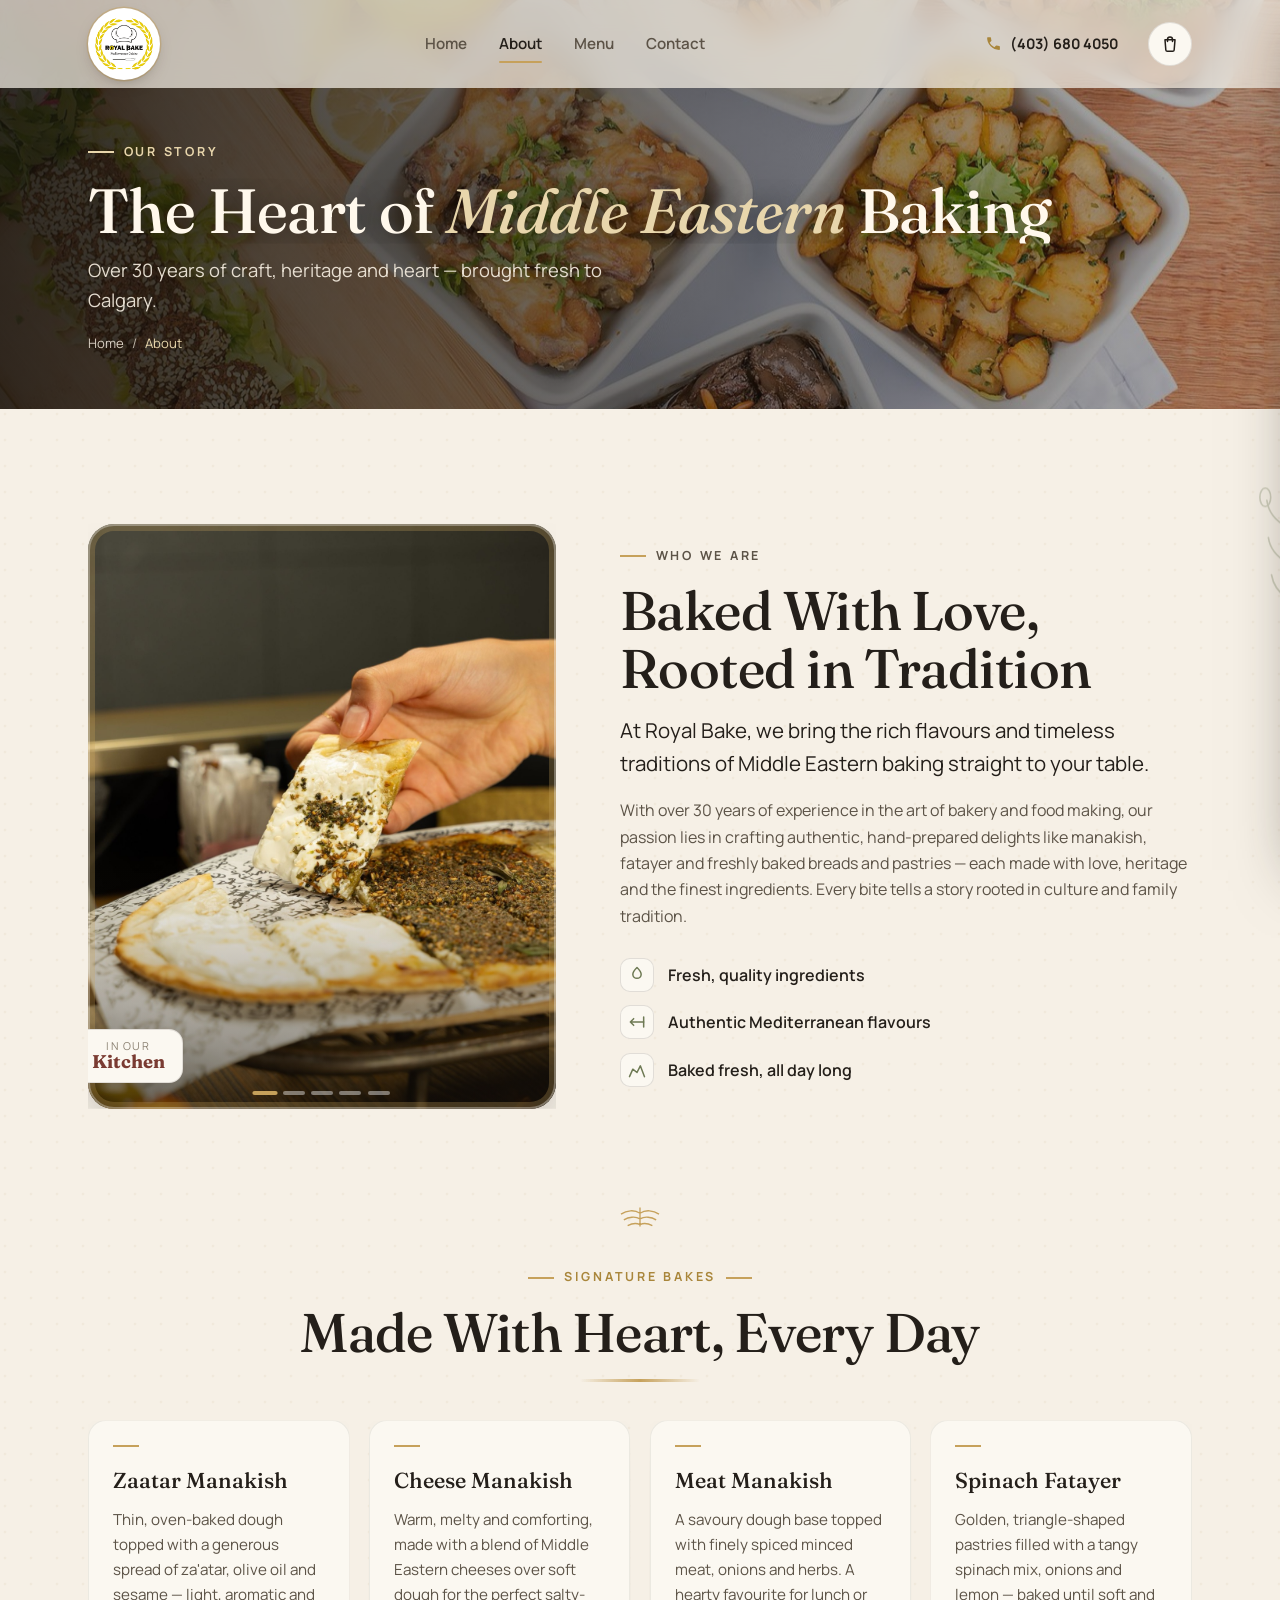
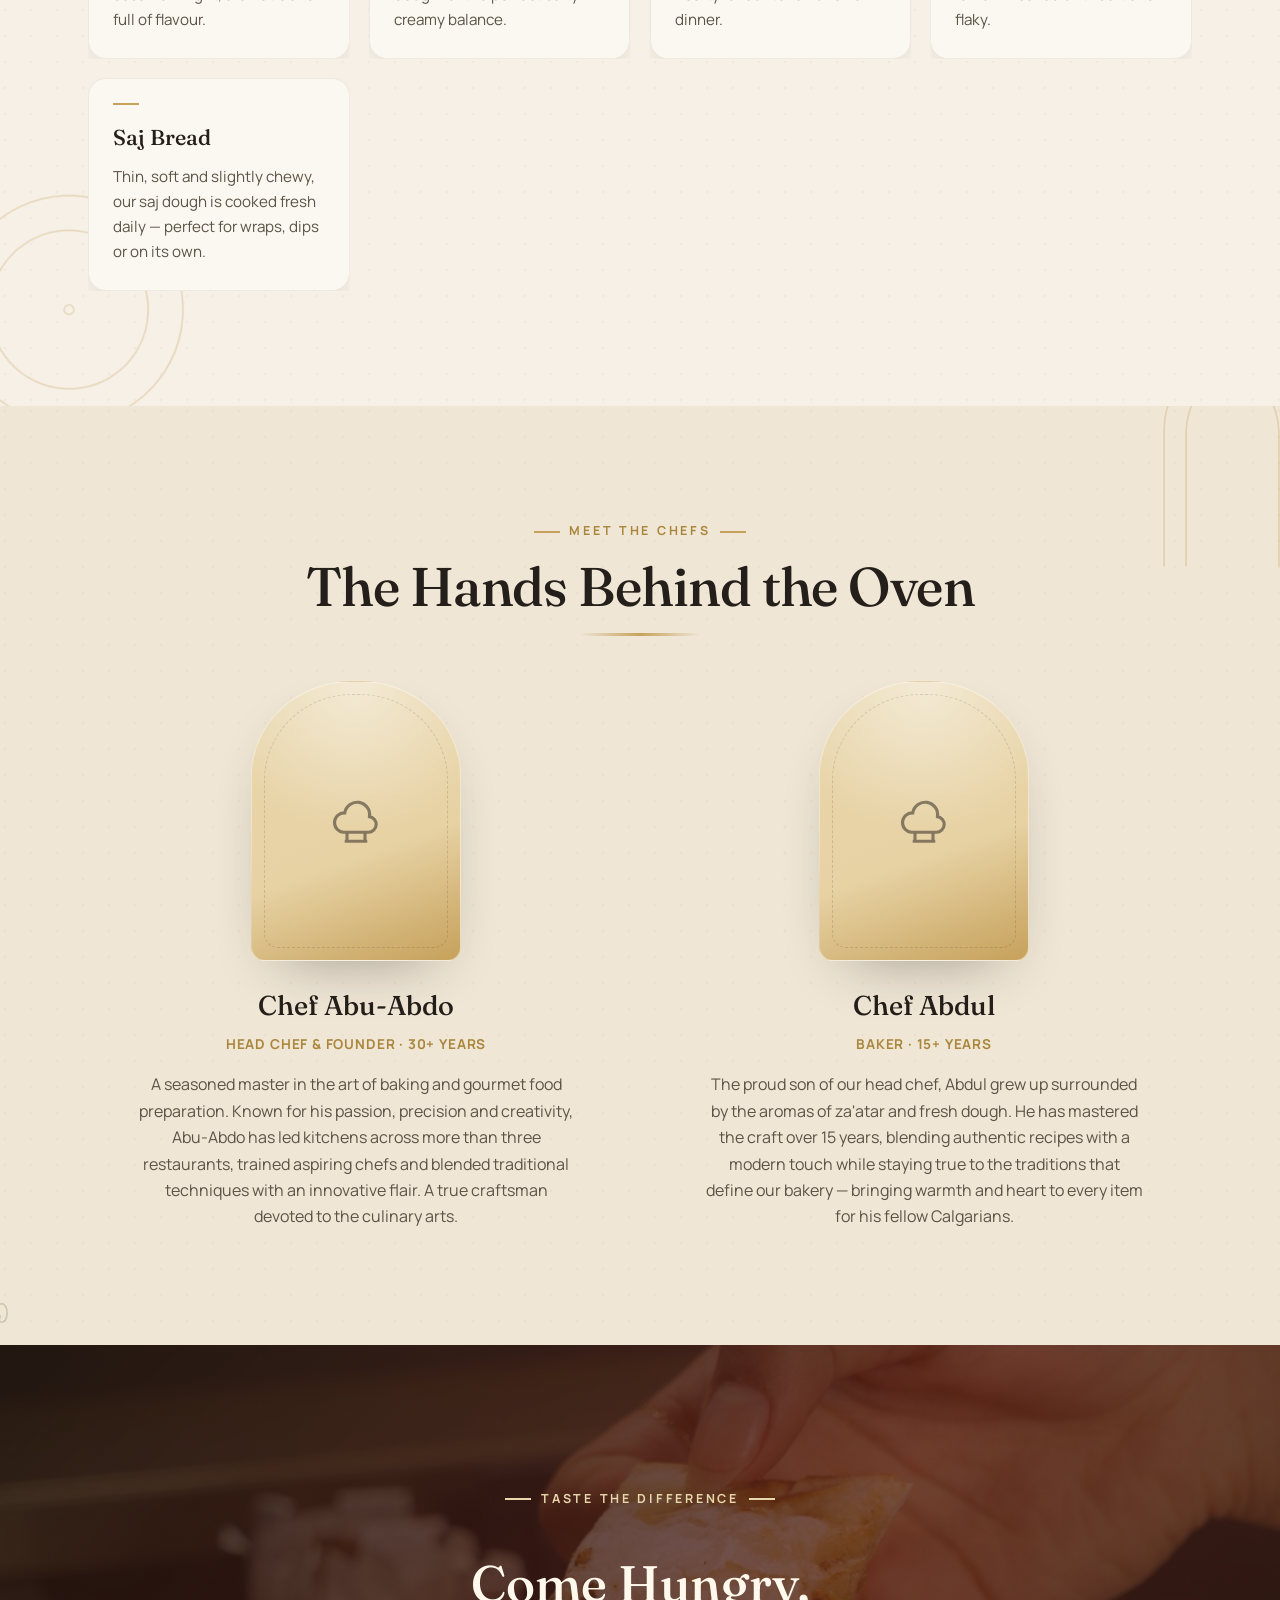
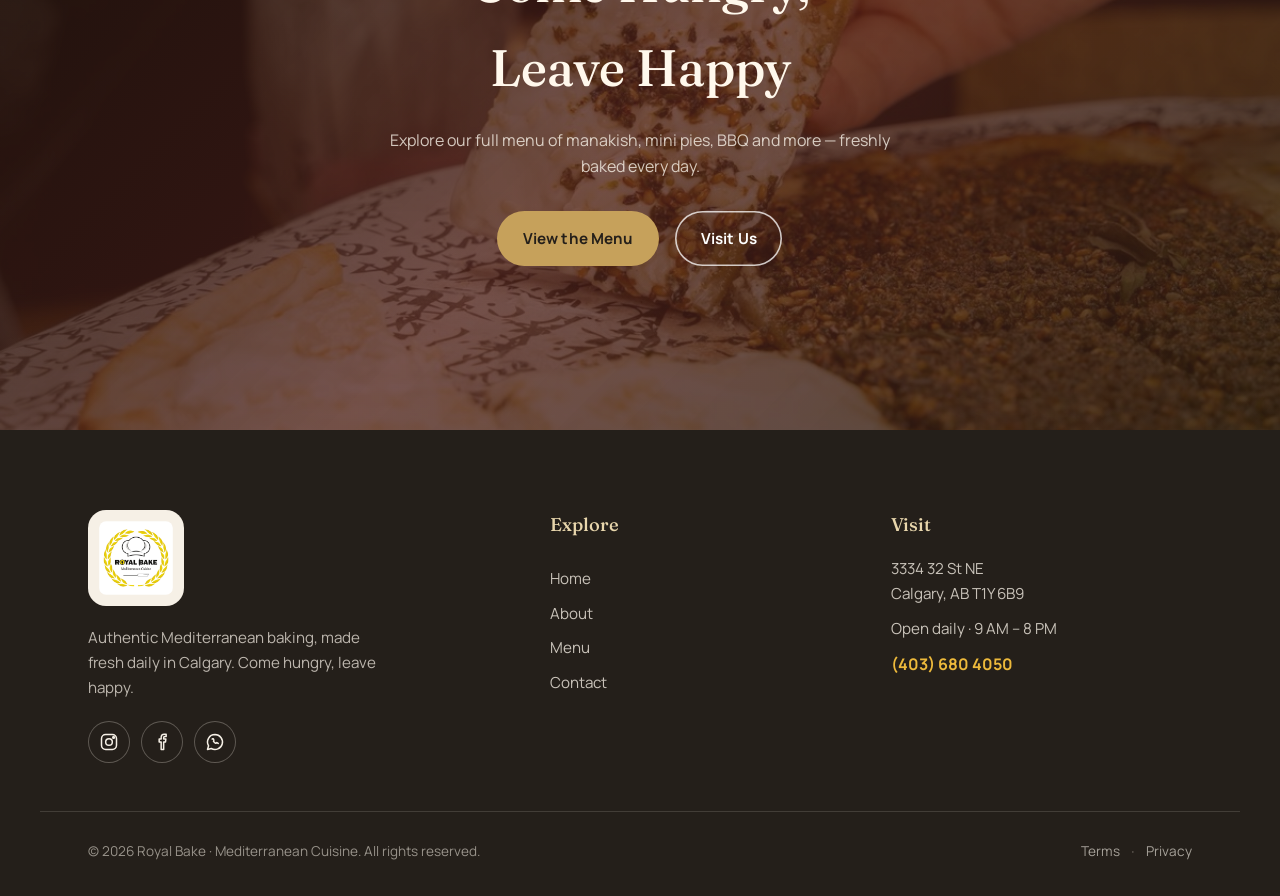
==== commit 64a000ef: "Contact banner: clearer photo with layered depth and motion The banner photo sat under a near-opaque" ====
--- a/about.html
+++ b/about.html
@@ -12,8 +12,8 @@
   <link href="https://fonts.googleapis.com/css2?family=Amiri:ital,wght@0,400;0,700;1,400&display=swap" rel="stylesheet" />
 
   <link rel="icon" type="image/png" href="images/logo.png" />
-  <link rel="stylesheet" href="css/styles.css?v=19" />
-  <link rel="stylesheet" href="css/animations.css?v=19" />
+  <link rel="stylesheet" href="css/styles.css?v=21" />
+  <link rel="stylesheet" href="css/animations.css?v=21" />
 </head>
 <body data-page="about">
   <main id="page">
@@ -127,7 +127,7 @@
 
   </main>
 
-  <script src="js/site.js?v=19"></script>
-  <script src="js/animations.js?v=19"></script>
+  <script src="js/site.js?v=21"></script>
+  <script src="js/animations.js?v=21"></script>
 </body>
 </html>
--- a/css/styles.css
+++ b/css/styles.css
@@ -1052,3 +1052,75 @@
 @media (max-width:560px){
   .menu-grid .dish{ aspect-ratio:4/5; }
 }
+
+/* =====================================================================
+   CONTACT BANNER — depth + motion
+   Scoped to the contact page only; the menu/about banners keep the flat
+   treatment. The photo layer, the copy and a light sheen each move by a
+   different amount as the cursor crosses the banner, which is what reads
+   as depth. The photo also carries its own perspective() so it tilts in
+   3D rather than merely sliding.
+
+   .page-banner has overflow:hidden (it must, to clip the oversized
+   photo), and overflow flattens a preserve-3d scene — so the depth is
+   built from per-layer transforms rather than one shared 3D space.
+   ===================================================================== */
+body[data-page="contact"] .page-banner{
+  min-height:clamp(300px, 52vh, 520px);
+}
+
+/* the old scrim was near-opaque on the left (.88) and buried the photo */
+body[data-page="contact"] .page-banner::after{
+  background:
+    linear-gradient(90deg,
+      rgba(16,11,7,.8) 0%, rgba(16,11,7,.46) 40%,
+      rgba(16,11,7,.14) 70%, rgba(16,11,7,.3) 100%),
+    radial-gradient(130% 100% at 18% 50%, transparent 42%, rgba(10,7,4,.5));
+}
+
+body[data-page="contact"] .page-banner-img{
+  /* the photo was also being flattened by the scrim — lift it back out */
+  filter:contrast(1.09) saturate(1.14) brightness(1.05);
+  transform:
+    perspective(1200px)
+    rotateX(var(--brx,0deg)) rotateY(var(--bry,0deg))
+    translate3d(var(--bx,0px), calc(var(--by,0px) + var(--sy,0px)), 0);
+  transition:transform .5s cubic-bezier(.25,.8,.3,1);
+  /* scale/translate are standalone properties, so the drift below composes
+     with the cursor transform above instead of overwriting it */
+  animation:bannerDrift 28s ease-in-out infinite alternate;
+  will-change:transform;
+}
+@keyframes bannerDrift{
+  from{ scale:1.14; translate:-1.6% -1%; }
+  to  { scale:1.24; translate:1.6% 1%; }
+}
+
+/* the copy drifts against the photo — opposite direction, smaller distance */
+body[data-page="contact"] .page-banner .wrap{
+  transform:translate3d(var(--tx,0px), var(--ty,0px), 0);
+  transition:transform .55s cubic-bezier(.25,.8,.3,1);
+}
+
+/* a soft light that follows the cursor, sitting above the photo but below
+   the copy so it never washes out the headline */
+body[data-page="contact"] .page-banner::before{
+  content:""; position:absolute; inset:0; z-index:1; pointer-events:none;
+  background:radial-gradient(420px circle at var(--mx,70%) var(--my,40%),
+    rgba(255,238,205,.22), rgba(255,206,122,.08) 45%, transparent 72%);
+  mix-blend-mode:screen;
+  opacity:0; transition:opacity .6s var(--ease);
+}
+body[data-page="contact"] .page-banner:hover::before{ opacity:1; }
+
+/* gold hairline along the bottom, catching the same warm light */
+body[data-page="contact"] .page-banner{
+  box-shadow:inset 0 -1px 0 rgba(232,214,172,.35);
+}
+
+@media (prefers-reduced-motion:reduce){
+  body[data-page="contact"] .page-banner-img{
+    animation:none; transform:none; scale:1.06; translate:none;
+  }
+  body[data-page="contact"] .page-banner .wrap{ transform:none; }
+}
